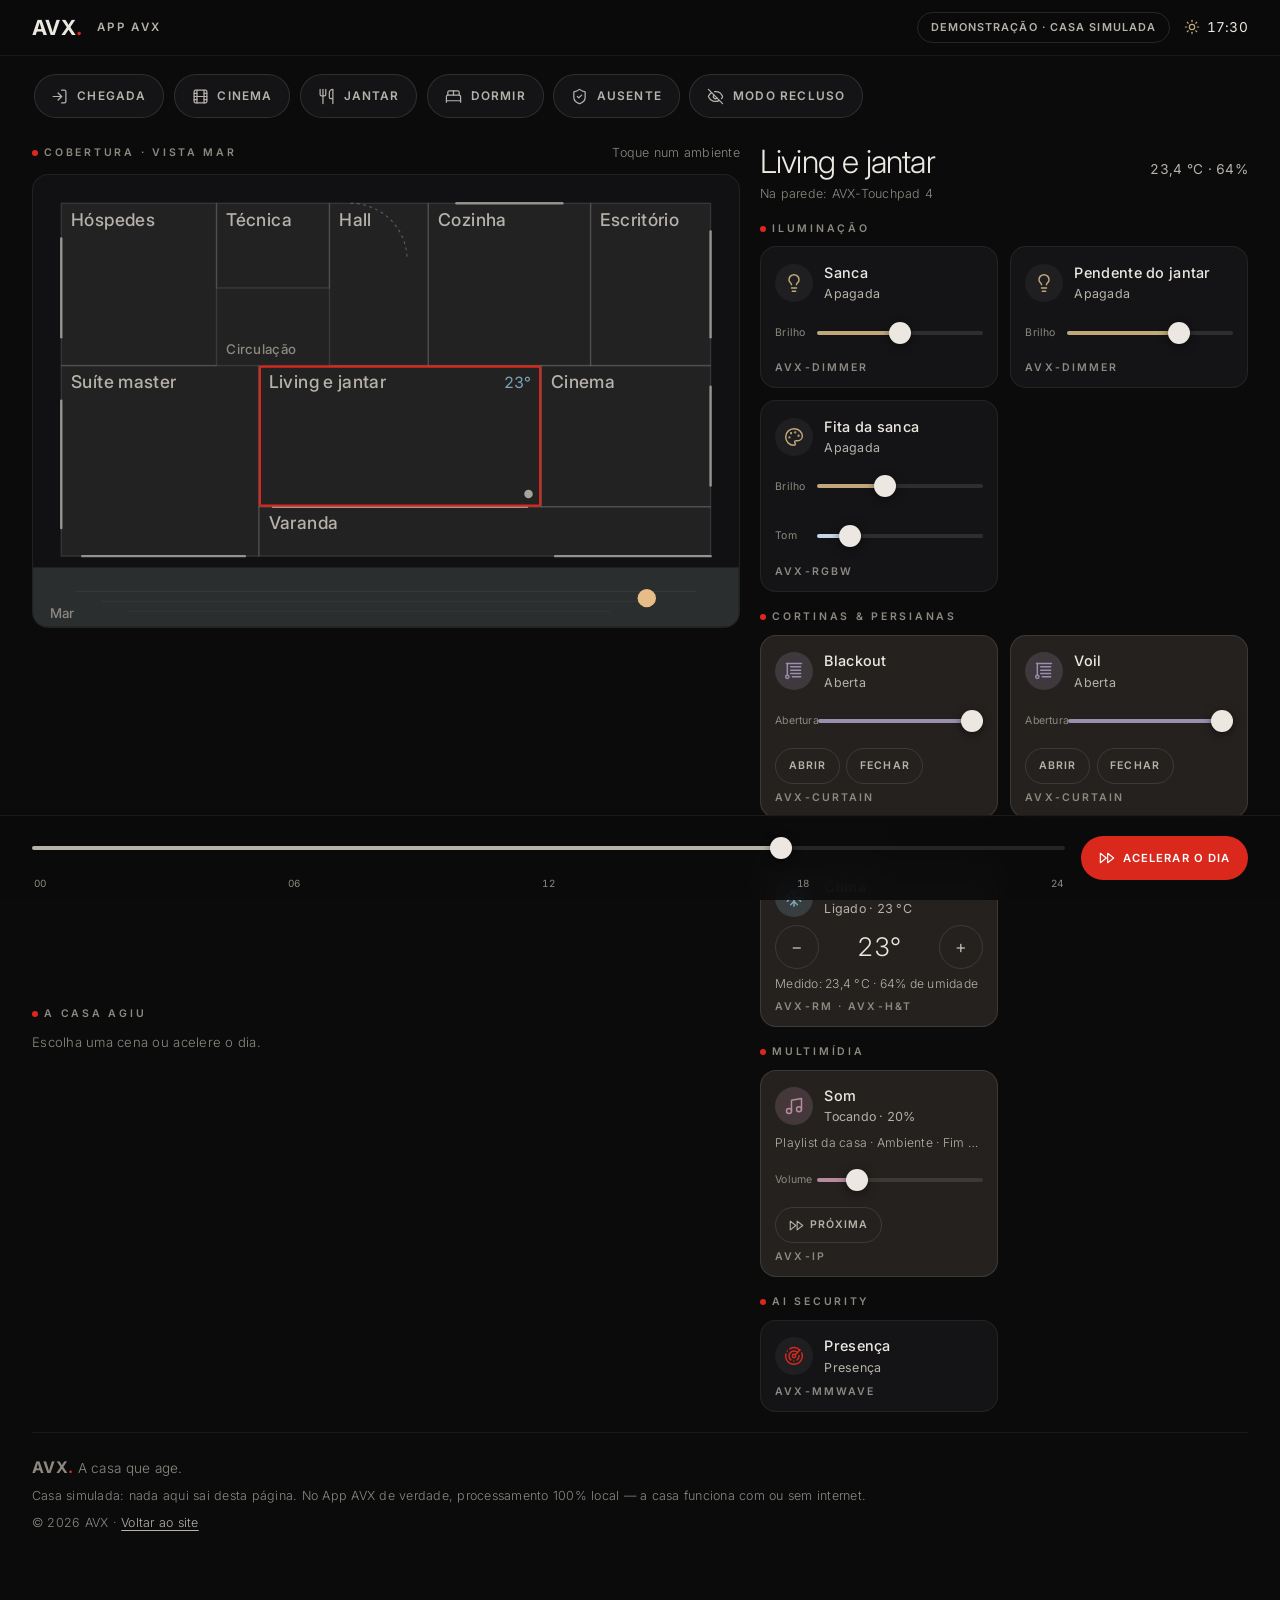
==== app.html @ 1032eedf "Demonstração do App AVX (app.html) e seção no index - app.html: cobertura simulada de frente para o " ====
<!doctype html>
<html lang="pt-BR">
<head>
<meta charset="utf-8">
<meta name="viewport" content="width=device-width, initial-scale=1, viewport-fit=cover">
<title>AVX | App AVX · Demonstração</title>
<meta name="description" content="Demonstração do App AVX: uma cobertura de frente para o mar, simulada na tela. Toque num ambiente, escolha uma cena e veja a casa agir.">
<meta name="robots" content="index, follow">
<meta name="theme-color" content="#0b0b0c">
<meta name="author" content="AVX">
<link rel="canonical" href="https://avxautomacao.com.br/app.html">
<link rel="icon" type="image/png" sizes="32x32" href="/assets/favicon-avx.png">
<link rel="apple-touch-icon" href="/assets/favicon-avx.png">
<meta property="og:type" content="website">
<meta property="og:locale" content="pt_BR">
<meta property="og:site_name" content="AVX">
<meta property="og:url" content="https://avxautomacao.com.br/app.html">
<meta property="og:title" content="App AVX · Demonstração">
<meta property="og:description" content="Uma cobertura de frente para o mar, simulada na tela. Toque num ambiente, escolha uma cena e veja a casa agir.">
<meta property="og:image" content="https://avxautomacao.com.br/assets/og-avx.png">
<meta property="og:image:alt" content="AVX — Automação Residencial Bespoke">
<link rel="preconnect" href="https://fonts.googleapis.com">
<link rel="preconnect" href="https://fonts.gstatic.com" crossorigin>
<link href="https://fonts.googleapis.com/css2?family=Inter:wght@300;400;500;600;700&display=swap" rel="stylesheet">
<!--
  App AVX · demonstração (casa simulada).
  Tudo roda nesta página: nenhum pedido a servidor, nada guardado no navegador, sem Google Analytics
  (o scripts/verificar_site.mjs confere). A única coisa de fora é a fonte Inter (padrão de marca 15.5).

  Organização, para reaproveitar no painel do cliente:
    1. TOKENS (:root): cores, luz, tamanhos, tipografia e movimento, num lugar só.
    2. BASE e LAYOUT da página (barra, planta, cenas, painel, registro, linha do tempo).
    3. CARTÕES: o cartão base (.tile) e uma seção por tipo (luz, fita, cortina, clima, som, sensor, tomada, central).
    4. JS: os dados da casa (AMBIENTES), as CENAS, os EVENTOS do dia e o motor que aplica tudo.
-->
<style>
/* =====================================================================
   1. TOKENS
   ===================================================================== */
:root{
  /* 1.1 Marca: paleta oficial (padrão de marca 15.4). Não mude aqui sem mudar o padrão. */
  --ink:#0B0B0C;            /* fundo escuro */
  --ink-soft:#141416;       /* superfícies elevadas */
  --panel:#111113;          /* painéis */
  --paper:#F0EDE7;          /* fundo claro */
  --bone:#ECE8E1;           /* texto sobre escuro */
  --bone-dim:#B6B2AA;       /* texto secundário */
  --ash:#8D8980;            /* rótulos e microtexto */
  --avx:#DA291C;            /* Vermelho AVX: acento único (ambiente escolhido, alertas, botão principal) */
  --avx-hover:#C1241A;
  --line:rgba(236,232,225,.12);       /* hairline */
  --line-soft:rgba(236,232,225,.07);  /* hairline suave */
  --font:'Inter','Helvetica Neue',Arial,sans-serif;

  /* 1.2 Cores de categoria (funcionais, como no catálogo; só nos ícones dos cartões) */
  --cat-central:#76AFA5;
  --cat-iluminacao:#C0A87A;
  --cat-eletrica:#8FA987;
  --cat-clima:#7FA6B8;
  --cat-cortinas:#9A8FAE;
  --cat-multimidia:#B88A9E;
  --cat-seguranca:#DA291C;
  --estado-ok:#9FE0B4;      /* verde funcional (padrão 15.4) */

  /* 1.3 Luz na planta (r, g, b; o JS mistura com a intensidade) */
  --luz-quente:242,196,141;
  --luz-fria:196,214,232;
  --mar:127,166,184;        /* a mesma família do azul de Climatização */
  --piso-noite:rgba(236,232,225,.025);
  --piso-dia:rgba(236,232,225,.075);

  /* 1.4 Superfícies do app */
  --app-bg:var(--ink);
  --barra-bg:rgba(11,11,12,.88);
  --card-bg:var(--ink-soft);
  --card-borda:var(--line-soft);
  --card-borda-ativo:var(--line);
  --card-brilho-ativo:rgba(242,196,141,.07);   /* o cartão ligado ganha um brilho quente leve */

  /* 1.5 Tamanhos */
  --max:1320px;
  --shell:clamp(1rem,4vw,2rem);
  --barra-h:56px;
  --dock-h:84px;
  --raio-card:16px;
  --raio-chip:100px;
  --gap:12px;
  --card-min:156px;          /* largura mínima de um cartão na grade */
  --toque:44px;              /* alvo mínimo de toque */
  --icone:20px;

  /* 1.6 Tipografia: escala fechada de letter-spacing (padrão 15.5) */
  --ls-display:-.025em;
  --ls-texto:.02em;
  --ls-botao:.1em;
  --ls-rotulo:.2em;
  --ls-eyebrow:.26em;

  /* 1.7 Movimento */
  --ease:cubic-bezier(.4,0,0,1);
  --t-rapido:.25s;
  --t-luz:.7s;
  --passo-cena:160;          /* ms entre um passo e outro de uma cena (lido pelo JS) */
}

/* =====================================================================
   2. BASE E LAYOUT
   ===================================================================== */
*{margin:0;padding:0;box-sizing:border-box}
html{-webkit-text-size-adjust:100%}
body{font-family:var(--font);background:var(--app-bg);color:var(--bone);line-height:1.5;font-weight:400;
  -webkit-font-smoothing:antialiased;padding-bottom:calc(var(--dock-h) + env(safe-area-inset-bottom))}
a{color:inherit;text-decoration:none}
button{font:inherit;color:inherit;background:none;border:0;cursor:pointer;-webkit-tap-highlight-color:transparent}
:focus-visible{outline:2px solid var(--avx);outline-offset:2px}
.sr-only{position:absolute;width:1px;height:1px;padding:0;margin:-1px;overflow:hidden;clip:rect(0,0,0,0);white-space:nowrap;border:0}
.ic{width:var(--icone);height:var(--icone);fill:none;stroke:currentColor;stroke-width:1.75;stroke-linecap:round;stroke-linejoin:round;flex-shrink:0}
.eyebrow{font-size:10.5px;font-weight:600;letter-spacing:var(--ls-eyebrow);text-transform:uppercase;color:var(--ash);display:flex;align-items:center;gap:.6em}
.eyebrow::before{content:"";width:6px;height:6px;border-radius:50%;background:var(--avx);flex-shrink:0}
.regua{width:58px;height:2px;background:var(--avx);border:0}

/* 2.1 Barra do topo, com o selo sempre visível */
.barra{position:sticky;top:0;z-index:20;height:var(--barra-h);display:flex;align-items:center;gap:.9rem;
  padding:0 var(--shell);padding-top:env(safe-area-inset-top);background:var(--barra-bg);
  -webkit-backdrop-filter:blur(14px);backdrop-filter:blur(14px);border-bottom:1px solid var(--line-soft)}
.marca{font-weight:700;font-size:1.3rem;letter-spacing:var(--ls-texto)}
.marca .ponto{color:var(--avx)}
.barra-titulo{font-size:.72rem;font-weight:600;letter-spacing:var(--ls-rotulo);text-transform:uppercase;color:var(--bone-dim)}
.selo{margin-left:auto;font-size:.68rem;font-weight:600;letter-spacing:var(--ls-botao);text-transform:uppercase;color:var(--bone-dim);
  border:1px solid var(--line);border-radius:var(--raio-chip);padding:.38rem .8rem;white-space:nowrap}
.relogio{display:flex;align-items:center;gap:.4rem;font-size:.85rem;font-weight:400;letter-spacing:var(--ls-texto);color:var(--bone);font-variant-numeric:tabular-nums}
.relogio .ic{--icone:16px;color:var(--cat-iluminacao)}
@media(max-width:520px){.barra-titulo{display:none}.selo{font-size:.6rem;padding:.34rem .6rem}}

/* 2.2 Grade da página: uma coluna no celular; planta + painel lado a lado no iPad deitado e no computador */
.app{max-width:var(--max);margin:0 auto;padding:1rem var(--shell) 2rem;display:grid;gap:1.25rem;
  grid-template-columns:minmax(0,1fr);grid-template-areas:"planta" "cenas" "ambiente" "registro" "rodape"}
.area-planta{grid-area:planta}.area-cenas{grid-area:cenas}.area-ambiente{grid-area:ambiente}
.area-registro{grid-area:registro}.rodape-app{grid-area:rodape}
@media(min-width:900px){
  .app{grid-template-columns:minmax(0,1.45fr) minmax(330px,1fr);
    grid-template-areas:"cenas cenas" "planta ambiente" "registro ambiente" "rodape rodape";align-items:start}
  .area-planta{position:sticky;top:calc(var(--barra-h) + 1rem)}
}

/* 2.3 Planta */
.planta-topo{display:flex;justify-content:space-between;align-items:center;gap:1rem;margin-bottom:.7rem}
.dica{font-size:.78rem;font-weight:300;color:var(--ash);letter-spacing:var(--ls-texto)}
.planta-moldura{background:var(--panel);border:1px solid var(--line-soft);border-radius:var(--raio-card);overflow:hidden;position:relative}
#planta{display:block;width:100%;height:auto;touch-action:manipulation}
#planta .piso{fill:var(--piso-noite);transition:fill 1.2s var(--ease)}
#planta.dia .piso{fill:var(--piso-dia)}
#planta .parede{fill:none;stroke:var(--line);stroke-width:2}
#planta .vidro{stroke:rgba(236,232,225,.55);stroke-width:3.5;stroke-linecap:round}
#planta .porta{fill:none;stroke:rgba(236,232,225,.3);stroke-width:1.5;stroke-dasharray:4 5}
#planta .brilho{opacity:0;transition:opacity var(--t-luz) var(--ease)}
#planta .cortina{transform-box:fill-box;transition:transform var(--t-luz) var(--ease)}
#planta .cortina.blackout{fill:rgba(182,178,170,.9)}
#planta .cortina.voil{fill:rgba(236,232,225,.45)}
#planta .cortina.persiana{fill:rgba(182,178,170,.7)}
#planta .rotulo{font-family:var(--font);font-size:25px;font-weight:500;letter-spacing:var(--ls-texto);fill:var(--bone-dim);pointer-events:none}
#planta .rotulo.circ{font-size:19px;fill:var(--ash)}
#planta .clima-txt{font-family:var(--font);font-size:22px;font-weight:400;fill:var(--cat-clima);pointer-events:none;font-variant-numeric:tabular-nums}
#planta .ponto-sensor{fill:var(--bone-dim);opacity:0;transition:opacity var(--t-rapido)}
#planta .ponto-sensor.on{opacity:.9}
#planta .ponto-sensor.vigia{opacity:.9;fill:var(--estado-ok)}
#planta .ponto-sensor.alerta{opacity:1;fill:var(--avx)}
#planta .anel-alerta{fill:none;stroke:var(--avx);stroke-width:2;opacity:0}
#planta .anel-alerta.on{opacity:1;animation:pulso 1.2s var(--ease) infinite}
@keyframes pulso{from{transform:scale(.6);opacity:1}to{transform:scale(1.8);opacity:0}}
#planta .alvo{fill:transparent;cursor:pointer}
#planta .alvo:focus-visible{outline:none}
#planta .alvo:focus-visible + .selecao,#planta .ambiente:focus-within .selecao{stroke:var(--bone-dim)}
#planta .selecao{fill:none;stroke:transparent;stroke-width:3;pointer-events:none;transition:stroke var(--t-rapido)}
#planta .ambiente.escolhido .selecao{stroke:var(--avx)}
#planta .mar{transition:fill 1.2s var(--ease)}
#planta .astro{transition:transform .3s linear}
.estado-casa{position:absolute;right:10px;bottom:10px;font-size:.68rem;font-weight:600;letter-spacing:var(--ls-rotulo);text-transform:uppercase;
  color:var(--estado-ok);border:1px solid rgba(159,224,180,.35);border-radius:var(--raio-chip);padding:.3rem .7rem;background:rgba(11,11,12,.7)}
.estado-casa[hidden]{display:none}
.estado-casa.alerta{color:#fff;background:var(--avx);border-color:var(--avx)}

/* 2.4 Cenas */
.cenas{display:flex;gap:.6rem;overflow-x:auto;scrollbar-width:none;padding:.15rem .1rem .35rem;scroll-snap-type:x proximity}
.cenas::-webkit-scrollbar{display:none}
.cena{display:flex;align-items:center;gap:.55rem;min-height:var(--toque);padding:.6rem 1.05rem;border-radius:var(--raio-chip);
  border:1px solid var(--line);background:var(--card-bg);white-space:nowrap;scroll-snap-align:start;
  font-size:.74rem;font-weight:600;letter-spacing:var(--ls-botao);text-transform:uppercase;color:var(--bone-dim);
  transition:border-color var(--t-rapido),color var(--t-rapido),background var(--t-rapido)}
.cena .ic{--icone:17px}
.cena[aria-pressed="true"]{border-color:var(--avx);color:var(--bone);background:rgba(218,41,28,.1)}
@media(hover:hover){.cena:hover{color:var(--bone);border-color:var(--bone-dim)}}

/* 2.5 Painel do ambiente */
.ambiente-topo{display:flex;align-items:flex-end;justify-content:space-between;gap:1rem;margin-bottom:.35rem}
.ambiente-nome{font-size:clamp(1.5rem,3.4vw,2rem);font-weight:300;letter-spacing:var(--ls-display);line-height:1.1}
.ambiente-medida{font-size:.85rem;color:var(--bone-dim);letter-spacing:var(--ls-texto);white-space:nowrap;font-variant-numeric:tabular-nums}
.ambiente-parede{font-size:.78rem;font-weight:300;color:var(--ash);letter-spacing:var(--ls-texto);margin-bottom:1rem}
.grupo{margin-top:1.1rem}
.grupo .eyebrow{margin-bottom:.6rem}
.grade{display:grid;gap:var(--gap);grid-template-columns:repeat(auto-fill,minmax(var(--card-min),1fr))}

/* 2.6 Registro ("A casa agiu") */
.registro{list-style:none;margin-top:.7rem;display:grid;gap:.45rem;font-size:.82rem;font-weight:300;color:var(--bone-dim);letter-spacing:var(--ls-texto)}
.registro li{display:flex;gap:.7rem;align-items:baseline;animation:entra .4s var(--ease)}
.registro .hora{font-variant-numeric:tabular-nums;color:var(--ash);font-size:.75rem;min-width:3.2em}
.registro li.alerta{color:var(--bone)}
.registro li.alerta .hora{color:var(--avx)}
.registro li.vazio{color:var(--ash)}
@keyframes entra{from{opacity:0;transform:translateY(-4px)}to{opacity:1;transform:none}}

/* 2.7 Rodapé */
.rodape-app{border-top:1px solid var(--line-soft);padding-top:1.4rem;display:grid;gap:.5rem;font-size:.78rem;font-weight:300;color:var(--ash);letter-spacing:var(--ls-texto)}
.rodape-app .marca{font-size:1rem}
.rodape-app a{color:var(--bone-dim);text-decoration:underline;text-underline-offset:3px}

/* 2.8 Linha do tempo do dia (fixa embaixo) */
.dock{position:fixed;left:0;right:0;bottom:0;z-index:20;background:var(--barra-bg);-webkit-backdrop-filter:blur(14px);backdrop-filter:blur(14px);
  border-top:1px solid var(--line-soft);padding:.6rem var(--shell) calc(.6rem + env(safe-area-inset-bottom))}
.dock-in{max-width:var(--max);margin:0 auto;display:flex;align-items:center;gap:1rem}
.dia-trilho{flex:1;min-width:0}
.dia-marcas{display:flex;justify-content:space-between;font-size:.62rem;color:var(--ash);letter-spacing:var(--ls-texto);font-variant-numeric:tabular-nums;padding:0 2px}
.acelerar{display:flex;align-items:center;gap:.5rem;min-height:var(--toque);padding:.6rem 1.1rem;border-radius:var(--raio-chip);background:var(--avx);color:#fff;
  font-size:.7rem;font-weight:600;letter-spacing:var(--ls-botao);text-transform:uppercase;white-space:nowrap;transition:background var(--t-rapido)}
.acelerar .ic{--icone:16px}
.acelerar[aria-pressed="true"]{background:transparent;color:var(--bone);box-shadow:inset 0 0 0 1px var(--avx)}
@media(hover:hover){.acelerar:hover{background:var(--avx-hover)}.acelerar[aria-pressed="true"]:hover{background:rgba(218,41,28,.12)}}
@media(max-width:520px){.acelerar .rotulo-longo{display:none}}

/* Controle deslizante (o do próprio navegador, com o visual da marca) */
input[type=range]{-webkit-appearance:none;appearance:none;width:100%;height:var(--toque);background:transparent;cursor:pointer;touch-action:pan-y}
input[type=range]::-webkit-slider-runnable-track{height:4px;border-radius:4px;background:linear-gradient(to right,var(--trilho-cor,var(--bone-dim)) var(--p,0%),var(--line) var(--p,0%))}
input[type=range]::-moz-range-track{height:4px;border-radius:4px;background:var(--line)}
input[type=range]::-moz-range-progress{height:4px;border-radius:4px;background:var(--trilho-cor,var(--bone-dim))}
input[type=range]::-webkit-slider-thumb{-webkit-appearance:none;width:22px;height:22px;margin-top:-9px;border-radius:50%;background:var(--bone);border:0;box-shadow:0 2px 10px rgba(0,0,0,.5)}
input[type=range]::-moz-range-thumb{width:22px;height:22px;border-radius:50%;background:var(--bone);border:0}
input[type=range]:disabled{opacity:.35}

/* =====================================================================
   3. CARTÕES ("tile")
   ===================================================================== */

/* 3.1 Cartão base: ícone da categoria, nome, modelo AVX e estado. O topo é um botão (liga e desliga). */
.tile{--cor:var(--bone-dim);background:var(--card-bg);border:1px solid var(--card-borda);border-radius:var(--raio-card);padding:.85rem .9rem .7rem;
  display:flex;flex-direction:column;gap:.35rem;min-width:0;transition:border-color var(--t-rapido),background var(--t-rapido)}
.tile[data-ativo="true"]{border-color:var(--card-borda-ativo);background:linear-gradient(var(--card-brilho-ativo),var(--card-brilho-ativo)),var(--card-bg)}
.tile-topo{display:grid;grid-template-columns:auto minmax(0,1fr);grid-template-rows:auto auto;column-gap:.7rem;align-items:center;text-align:left;width:100%;min-height:var(--toque)}
.tile-icone{grid-row:1/3;width:38px;height:38px;border-radius:50%;display:grid;place-items:center;color:var(--cor);background:rgba(236,232,225,.05);
  transition:background var(--t-rapido),color var(--t-rapido)}
.tile[data-ativo="true"] .tile-icone{background:color-mix(in srgb,var(--cor) 22%,transparent)}
.tile-nome{font-size:.9rem;font-weight:500;letter-spacing:var(--ls-texto);white-space:nowrap;overflow:hidden;text-overflow:ellipsis}
.tile-estado{font-size:.78rem;font-weight:400;color:var(--bone-dim);letter-spacing:var(--ls-texto);font-variant-numeric:tabular-nums;white-space:nowrap;overflow:hidden;text-overflow:ellipsis}
.tile-modelo{font-size:.66rem;font-weight:600;letter-spacing:var(--ls-rotulo);text-transform:uppercase;color:var(--ash)}
.tile-linha{display:flex;align-items:center;gap:.5rem}
.tile-linha .rot{font-size:.66rem;color:var(--ash);letter-spacing:var(--ls-texto);min-width:3.2em}
.tile-botoes{display:flex;gap:.4rem;flex-wrap:wrap}
.mini{min-height:36px;padding:.35rem .8rem;border-radius:var(--raio-chip);border:1px solid var(--line);font-size:.66rem;font-weight:600;
  letter-spacing:var(--ls-botao);text-transform:uppercase;color:var(--bone-dim);display:inline-flex;align-items:center;gap:.35rem}
.mini .ic{--icone:15px}
.mini[aria-pressed="true"]{color:var(--bone);border-color:var(--bone-dim)}
@media(hover:hover){.mini:hover{color:var(--bone);border-color:var(--bone-dim)}}

/* 3.2 Luz (AVX-Dimmer, AVX-Plus, AVX-Touchpad) */
.tile-luz{--cor:var(--cat-iluminacao);--trilho-cor:var(--cat-iluminacao)}

/* 3.3 Fita de LED (AVX-RGBW): brilho e tom, do quente ao frio */
.tile-fita{--cor:var(--cat-iluminacao);--trilho-cor:var(--cat-iluminacao)}
.tile-fita .tom{--trilho-cor:rgb(var(--luz-fria))}

/* 3.4 Cortina e persiana (AVX-Curtain, AVX-2PM): abertura em % */
.tile-cortina{--cor:var(--cat-cortinas);--trilho-cor:var(--cat-cortinas)}

/* 3.5 Clima (AVX-RM com o AVX-H&T): ajuste em °C, temperatura e umidade medidas */
.tile-clima{--cor:var(--cat-clima)}
.clima-alvo{display:flex;align-items:center;justify-content:space-between;gap:.5rem}
.clima-alvo .valor{font-size:1.6rem;font-weight:300;letter-spacing:var(--ls-display);font-variant-numeric:tabular-nums}
.redondo{width:var(--toque);height:var(--toque);border-radius:50%;border:1px solid var(--line);display:grid;place-items:center;color:var(--bone-dim);font-size:1.1rem}
.redondo:disabled{opacity:.35}

/* 3.6 Som (AVX-IP): tocar, volume e a faixa da "Playlist da casa" */
.tile-som{--cor:var(--cat-multimidia);--trilho-cor:var(--cat-multimidia)}
.faixa{font-size:.76rem;font-weight:300;color:var(--bone-dim);letter-spacing:var(--ls-texto);white-space:nowrap;overflow:hidden;text-overflow:ellipsis}

/* 3.7 Sensor (AVX-MMWave, AVX-Door Window, AVX-GasGLP, AVX-Flood, AVX-Smoke): só leitura, com teste */
.tile-sensor{--cor:var(--cat-seguranca)}
.tile-sensor .tile-topo{cursor:default}
.tile-sensor[data-alerta="true"]{border-color:var(--avx);background:linear-gradient(rgba(218,41,28,.12),rgba(218,41,28,.12)),var(--card-bg)}
.tile-sensor[data-alerta="true"] .tile-estado{color:var(--bone)}

/* 3.8 Tomada (AVX-Socket): liga, desliga e mostra o consumo */
.tile-tomada{--cor:var(--cat-eletrica)}

/* 3.9 Central de Controle (AVX-Pro-Server) */
.tile-central{--cor:var(--cat-central);grid-column:1/-1}
.central-linhas{display:grid;gap:.25rem;font-size:.78rem;font-weight:300;color:var(--bone-dim);letter-spacing:var(--ls-texto)}
.central-linhas b{font-weight:500;color:var(--bone)}

@media(prefers-reduced-motion:reduce){
  *,*::before,*::after{animation:none!important;transition-duration:.01ms!important}
}
</style>
</head>
<body>
<!-- Ícones: Lucide 0.468.0 (a mesma biblioteca do catálogo), copiados para dentro da página.
     Lucide: ISC License. Copyright (c) for portions of Lucide are held by Cole Bemis 2013-2022 as part of Feather (MIT).
     All other copyright (c) for Lucide are held by Lucide Contributors 2022. Texto completo: https://lucide.dev/license -->
<svg width="0" height="0" style="position:absolute" aria-hidden="true" focusable="false">
  <symbol id="i-bed-double" viewBox="0 0 24 24"><path d="M2 20v-8a2 2 0 0 1 2-2h16a2 2 0 0 1 2 2v8" /><path d="M4 10V6a2 2 0 0 1 2-2h12a2 2 0 0 1 2 2v4" /><path d="M12 4v6" /><path d="M2 18h20" /></symbol>
  <symbol id="i-blinds" viewBox="0 0 24 24"><path d="M3 3h18" /><path d="M20 7H8" /><path d="M20 11H8" /><path d="M10 19h10" /><path d="M8 15h12" /><path d="M4 3v14" /><circle cx="4" cy="19" r="2" /></symbol>
  <symbol id="i-cloud-fog" viewBox="0 0 24 24"><path d="M4 14.899A7 7 0 1 1 15.71 8h1.79a4.5 4.5 0 0 1 2.5 8.242" /><path d="M16 17H7" /><path d="M17 21H9" /></symbol>
  <symbol id="i-door-open" viewBox="0 0 24 24"><path d="M13 4h3a2 2 0 0 1 2 2v14" /><path d="M2 20h3" /><path d="M13 20h9" /><path d="M10 12v.01" /><path d="M13 4.562v16.157a1 1 0 0 1-1.242.97L5 20V5.562a2 2 0 0 1 1.515-1.94l4-1A2 2 0 0 1 13 4.561Z" /></symbol>
  <symbol id="i-eye-off" viewBox="0 0 24 24"><path d="M10.733 5.076a10.744 10.744 0 0 1 11.205 6.575 1 1 0 0 1 0 .696 10.747 10.747 0 0 1-1.444 2.49" /><path d="M14.084 14.158a3 3 0 0 1-4.242-4.242" /><path d="M17.479 17.499a10.75 10.75 0 0 1-15.417-5.151 1 1 0 0 1 0-.696 10.75 10.75 0 0 1 4.446-5.143" /><path d="m2 2 20 20" /></symbol>
  <symbol id="i-fast-forward" viewBox="0 0 24 24"><polygon points="13 19 22 12 13 5 13 19" /><polygon points="2 19 11 12 2 5 2 19" /></symbol>
  <symbol id="i-film" viewBox="0 0 24 24"><rect width="18" height="18" x="3" y="3" rx="2" /><path d="M7 3v18" /><path d="M3 7.5h4" /><path d="M3 12h18" /><path d="M3 16.5h4" /><path d="M17 3v18" /><path d="M17 7.5h4" /><path d="M17 16.5h4" /></symbol>
  <symbol id="i-flame" viewBox="0 0 24 24"><path d="M8.5 14.5A2.5 2.5 0 0 0 11 12c0-1.38-.5-2-1-3-1.072-2.143-.224-4.054 2-6 .5 2.5 2 4.9 4 6.5 2 1.6 3 3.5 3 5.5a7 7 0 1 1-14 0c0-1.153.433-2.294 1-3a2.5 2.5 0 0 0 2.5 2.5z" /></symbol>
  <symbol id="i-lightbulb" viewBox="0 0 24 24"><path d="M15 14c.2-1 .7-1.7 1.5-2.5 1-.9 1.5-2.2 1.5-3.5A6 6 0 0 0 6 8c0 1 .2 2.2 1.5 3.5.7.7 1.3 1.5 1.5 2.5" /><path d="M9 18h6" /><path d="M10 22h4" /></symbol>
  <symbol id="i-log-in" viewBox="0 0 24 24"><path d="M15 3h4a2 2 0 0 1 2 2v14a2 2 0 0 1-2 2h-4" /><polyline points="10 17 15 12 10 7" /><line x1="15" x2="3" y1="12" y2="12" /></symbol>
  <symbol id="i-moon" viewBox="0 0 24 24"><path d="M12 3a6 6 0 0 0 9 9 9 9 0 1 1-9-9Z" /></symbol>
  <symbol id="i-music" viewBox="0 0 24 24"><path d="M9 18V5l12-2v13" /><circle cx="6" cy="18" r="3" /><circle cx="18" cy="16" r="3" /></symbol>
  <symbol id="i-palette" viewBox="0 0 24 24"><circle cx="13.5" cy="6.5" r=".5" fill="currentColor" /><circle cx="17.5" cy="10.5" r=".5" fill="currentColor" /><circle cx="8.5" cy="7.5" r=".5" fill="currentColor" /><circle cx="6.5" cy="12.5" r=".5" fill="currentColor" /><path d="M12 2C6.5 2 2 6.5 2 12s4.5 10 10 10c.926 0 1.648-.746 1.648-1.688 0-.437-.18-.835-.437-1.125-.29-.289-.438-.652-.438-1.125a1.64 1.64 0 0 1 1.668-1.668h1.996c3.051 0 5.555-2.503 5.555-5.554C21.965 6.012 17.461 2 12 2z" /></symbol>
  <symbol id="i-pause" viewBox="0 0 24 24"><rect x="14" y="4" width="4" height="16" rx="1" /><rect x="6" y="4" width="4" height="16" rx="1" /></symbol>
  <symbol id="i-plug-zap" viewBox="0 0 24 24"><path d="M6.3 20.3a2.4 2.4 0 0 0 3.4 0L12 18l-6-6-2.3 2.3a2.4 2.4 0 0 0 0 3.4Z" /><path d="m2 22 3-3" /><path d="M7.5 13.5 10 11" /><path d="M10.5 16.5 13 14" /><path d="m18 3-4 4h6l-4 4" /></symbol>
  <symbol id="i-radar" viewBox="0 0 24 24"><path d="M19.07 4.93A10 10 0 0 0 6.99 3.34" /><path d="M4 6h.01" /><path d="M2.29 9.62A10 10 0 1 0 21.31 8.35" /><path d="M16.24 7.76A6 6 0 1 0 8.23 16.67" /><path d="M12 18h.01" /><path d="M17.99 11.66A6 6 0 0 1 15.77 16.67" /><circle cx="12" cy="12" r="2" /><path d="m13.41 10.59 5.66-5.66" /></symbol>
  <symbol id="i-server" viewBox="0 0 24 24"><rect width="20" height="8" x="2" y="2" rx="2" ry="2" /><rect width="20" height="8" x="2" y="14" rx="2" ry="2" /><line x1="6" x2="6.01" y1="6" y2="6" /><line x1="6" x2="6.01" y1="18" y2="18" /></symbol>
  <symbol id="i-shield-check" viewBox="0 0 24 24"><path d="M20 13c0 5-3.5 7.5-7.66 8.95a1 1 0 0 1-.67-.01C7.5 20.5 4 18 4 13V6a1 1 0 0 1 1-1c2 0 4.5-1.2 6.24-2.72a1.17 1.17 0 0 1 1.52 0C14.51 3.81 17 5 19 5a1 1 0 0 1 1 1z" /><path d="m9 12 2 2 4-4" /></symbol>
  <symbol id="i-siren" viewBox="0 0 24 24"><path d="M7 18v-6a5 5 0 1 1 10 0v6" /><path d="M5 21a1 1 0 0 0 1 1h12a1 1 0 0 0 1-1v-1a2 2 0 0 0-2-2H7a2 2 0 0 0-2 2z" /><path d="M21 12h1" /><path d="M18.5 4.5 18 5" /><path d="M2 12h1" /><path d="M12 2v1" /><path d="m4.929 4.929.707.707" /><path d="M12 12v6" /></symbol>
  <symbol id="i-snowflake" viewBox="0 0 24 24"><line x1="2" x2="22" y1="12" y2="12" /><line x1="12" x2="12" y1="2" y2="22" /><path d="m20 16-4-4 4-4" /><path d="m4 8 4 4-4 4" /><path d="m16 4-4 4-4-4" /><path d="m8 20 4-4 4 4" /></symbol>
  <symbol id="i-sun" viewBox="0 0 24 24"><circle cx="12" cy="12" r="4" /><path d="M12 2v2" /><path d="M12 20v2" /><path d="m4.93 4.93 1.41 1.41" /><path d="m17.66 17.66 1.41 1.41" /><path d="M2 12h2" /><path d="M20 12h2" /><path d="m6.34 17.66-1.41 1.41" /><path d="m19.07 4.93-1.41 1.41" /></symbol>
  <symbol id="i-utensils" viewBox="0 0 24 24"><path d="M3 2v7c0 1.1.9 2 2 2h4a2 2 0 0 0 2-2V2" /><path d="M7 2v20" /><path d="M21 15V2a5 5 0 0 0-5 5v6c0 1.1.9 2 2 2h3Zm0 0v7" /></symbol>
  <symbol id="i-waves" viewBox="0 0 24 24"><path d="M2 6c.6.5 1.2 1 2.5 1C7 7 7 5 9.5 5c2.6 0 2.4 2 5 2 2.5 0 2.5-2 5-2 1.3 0 1.9.5 2.5 1" /><path d="M2 12c.6.5 1.2 1 2.5 1 2.5 0 2.5-2 5-2 2.6 0 2.4 2 5 2 2.5 0 2.5-2 5-2 1.3 0 1.9.5 2.5 1" /><path d="M2 18c.6.5 1.2 1 2.5 1 2.5 0 2.5-2 5-2 2.6 0 2.4 2 5 2 2.5 0 2.5-2 5-2 1.3 0 1.9.5 2.5 1" /></symbol>
  <symbol id="i-zap" viewBox="0 0 24 24"><path d="M4 14a1 1 0 0 1-.78-1.63l9.9-10.2a.5.5 0 0 1 .86.46l-1.92 6.02A1 1 0 0 0 13 10h7a1 1 0 0 1 .78 1.63l-9.9 10.2a.5.5 0 0 1-.86-.46l1.92-6.02A1 1 0 0 0 11 14z" /></symbol>
</svg>

<header class="barra">
  <a class="marca" href="index.html" aria-label="AVX, voltar ao site">AVX<span class="ponto">.</span></a>
  <span class="barra-titulo">App AVX</span>
  <span class="selo" role="note">Demonstração · casa simulada</span>
  <span class="relogio" aria-hidden="true"><svg class="ic" id="relogio-ic"><use href="#i-sun"/></svg><span id="relogio">17:30</span></span>
</header>

<main class="app" id="conteudo">
  <h1 class="sr-only">App AVX: demonstração com uma casa simulada</h1>

  <section class="area-planta" aria-labelledby="planta-titulo">
    <div class="planta-topo">
      <h2 class="eyebrow" id="planta-titulo">Cobertura · vista mar</h2>
      <p class="dica">Toque num ambiente</p>
    </div>
    <div class="planta-moldura">
      <svg id="planta" viewBox="0 0 1000 640" role="group" aria-label="Planta da cobertura. Cada ambiente é um botão.">
        <defs>
          <radialGradient id="g-quente"><stop offset="0" stop-color="rgb(242,196,141)" stop-opacity=".85"/><stop offset=".5" stop-color="rgb(242,196,141)" stop-opacity=".3"/><stop offset="1" stop-color="rgb(242,196,141)" stop-opacity="0"/></radialGradient>
          <radialGradient id="g-fria"><stop offset="0" stop-color="rgb(196,214,232)" stop-opacity=".75"/><stop offset=".5" stop-color="rgb(196,214,232)" stop-opacity=".26"/><stop offset="1" stop-color="rgb(196,214,232)" stop-opacity="0"/></radialGradient>
          <linearGradient id="g-mar" x1="0" y1="0" x2="0" y2="1"><stop offset="0" stop-color="#fff" stop-opacity=".9"/><stop offset="1" stop-color="#fff" stop-opacity="0"/></linearGradient>
        </defs>
      </svg>
      <p class="estado-casa" id="estado-casa" hidden></p>
    </div>
  </section>

  <section class="area-cenas" aria-label="Cenas">
    <div class="cenas" id="cenas"></div>
  </section>

  <section class="area-ambiente" id="painel" aria-labelledby="ambiente-nome"></section>

  <section class="area-registro" aria-labelledby="registro-titulo">
    <h2 class="eyebrow" id="registro-titulo">A casa agiu</h2>
    <ol class="registro" id="registro"><li class="vazio">Escolha uma cena ou acelere o dia.</li></ol>
  </section>

  <footer class="rodape-app">
    <span class="marca">AVX<span class="ponto" style="color:var(--avx)">.</span> <span style="font-weight:300;font-size:.85rem;letter-spacing:var(--ls-texto)">A casa que age.</span></span>
    <span>Casa simulada: nada aqui sai desta página. No App AVX de verdade, processamento 100% local — a casa funciona com ou sem internet.</span>
    <span>© 2026 AVX · <a href="index.html">Voltar ao site</a></span>
  </footer>
</main>

<div class="dock" role="region" aria-label="Linha do tempo do dia">
  <div class="dock-in">
    <div class="dia-trilho">
      <label class="sr-only" for="dia">Hora do dia</label>
      <input type="range" id="dia" min="0" max="1439" step="1" value="1050" aria-valuetext="17:30">
      <div class="dia-marcas" aria-hidden="true"><span>00</span><span>06</span><span>12</span><span>18</span><span>24</span></div>
    </div>
    <button class="acelerar" id="acelerar" aria-pressed="false"><svg class="ic"><use href="#i-fast-forward"/></svg><span id="acelerar-txt">Acelerar <span class="rotulo-longo">o dia</span></span></button>
  </div>
</div>

<div class="sr-only" id="anuncio" aria-live="polite"></div>

<script>
'use strict';
(() => {
/* =====================================================================
   4. JS · 4.1 Utilidades
   ===================================================================== */
const $ = (s, el = document) => el.querySelector(s);
const NS = 'http://www.w3.org/2000/svg';
const PASSO = parseInt(getComputedStyle(document.documentElement).getPropertyValue('--passo-cena'), 10) || 160;
const movimento = matchMedia('(prefers-reduced-motion: reduce)');
let reduzido = movimento.matches;
if (movimento.addEventListener) movimento.addEventListener('change', e => { reduzido = e.matches; });
const svgEl = (tag, attrs = {}, pai) => { const e = document.createElementNS(NS, tag); for (const k in attrs) e.setAttribute(k, attrs[k]); if (pai) pai.appendChild(e); return e; };
const icone = (nome, cls = 'ic') => `<svg class="${cls}" aria-hidden="true"><use href="#i-${nome}"/></svg>`;
const hhmm = m => { m = ((Math.round(m) % 1440) + 1440) % 1440; return String(Math.floor(m / 60)).padStart(2, '0') + ':' + String(m % 60).padStart(2, '0'); };
const num = (v, casas = 1) => v.toFixed(casas).replace('.', ',');
const limitar = (v, a, b) => Math.min(b, Math.max(a, v));

/* =====================================================================
   4.2 A casa: ambientes, posição na planta (viewBox 1000 × 640, mar embaixo) e dispositivos
   ===================================================================== */
// Categorias com os nomes do padrão de marca (15.7).
const CATEGORIAS = [
  ['iluminacao', 'Iluminação'], ['cortinas', 'Cortinas & Persianas'], ['clima', 'Climatização'],
  ['multimidia', 'Multimídia'], ['seguranca', 'AI Security'], ['eletrica', 'Elétrica & Acabamentos'], ['central', 'Central de Controle']];
const CATEGORIA_DO_TIPO = { luz: 'iluminacao', fita: 'iluminacao', cortina: 'cortinas', clima: 'clima', som: 'multimidia', sensor: 'seguranca', tomada: 'eletrica', central: 'central' };

const luz = (id, nome, modelo, o = {}) => ({ id, tipo: 'luz', nome, modelo, on: !!o.on, brilho: o.brilho ?? 70, dim: o.dim !== false, zona: o.zona });
const fita = (id, nome) => ({ id, tipo: 'fita', nome, modelo: 'AVX-RGBW', on: false, brilho: 40, tom: 15 });
const cortina = (id, nome, modelo, estilo, abertura = 100) => ({ id, tipo: 'cortina', nome, modelo, estilo, abertura });
const clima = (id, o = {}) => ({ id, tipo: 'clima', nome: 'Clima', modelo: 'AVX-RM · AVX-H&T', on: !!o.on, alvo: o.alvo ?? 23, temp: o.temp ?? 25.6, umid: 64, desvio: o.desvio ?? 0 });
const som = (id, o = {}) => ({ id, tipo: 'som', nome: 'Som', modelo: 'AVX-IP', tocando: !!o.tocando, volume: o.volume ?? 25, faixa: 0 });
const sensor = (id, sub, nome, modelo) => ({ id, tipo: 'sensor', sub, nome, modelo, aberto: false, alerta: false });
const tomada = (id, nome, modelo, watts) => ({ id, tipo: 'tomada', nome, modelo, on: true, watts });

// Janelas: [x1, y1, x2, y2] na parede e as cortinas que correm nelas (a de fora primeiro).
const AMBIENTES = [
  { id: 'living', nome: 'Living e jantar', curto: 'Living e jantar', x: 320, y: 270, w: 400, h: 200, parede: 'Na parede: AVX-Touchpad 4',
    janelas: [{ seg: [340, 470, 700, 470], cortinas: ['living.blackout', 'living.voil'] }],
    disp: [luz('living.sanca', 'Sanca', 'AVX-Dimmer', { brilho: 50 }), luz('living.pendente', 'Pendente do jantar', 'AVX-Dimmer', { brilho: 70 }), fita('living.fita', 'Fita da sanca'),
      cortina('living.blackout', 'Blackout', 'AVX-Curtain', 'blackout'), cortina('living.voil', 'Voil', 'AVX-Curtain', 'voil'),
      clima('living.clima', { on: true, alvo: 23, temp: 23.4 }), som('living.som', { tocando: true, volume: 20 }), sensor('living.presenca', 'presenca', 'Presença', 'AVX-MMWave')] },
  { id: 'varanda', nome: 'Varanda gourmet', curto: 'Varanda', x: 320, y: 470, w: 640, h: 70, parede: 'Na parede: AVX-Touchpad 2',
    janelas: [{ seg: [740, 540, 960, 540], cortinas: ['varanda.persiana'] }],
    disp: [luz('varanda.luz', 'Luz da varanda', 'AVX-Plus-2', { dim: false }), luz('varanda.spots', 'Spots', 'AVX-Plus-2', { brilho: 60 }),
      cortina('varanda.persiana', 'Persiana', 'AVX-2PM', 'persiana'), sensor('varanda.porta', 'porta', 'Porta de correr', 'AVX-Door Window'), som('varanda.som', { volume: 20 })] },
  { id: 'suite', nome: 'Suíte master', curto: 'Suíte master', x: 40, y: 270, w: 280, h: 270, parede: 'Na parede: AVX-Touchpad 4',
    janelas: [{ seg: [70, 540, 300, 540], cortinas: ['suite.blackout', 'suite.voil'] }, { seg: [40, 320, 40, 500], cortinas: ['suite.blackout', 'suite.voil'] }],
    disp: [luz('suite.luz', 'Luz principal', 'AVX-Dimmer', { brilho: 60 }), fita('suite.cabeceira', 'Fita da cabeceira'), luz('suite.banho', 'Luz do banho', 'AVX-Plus-1', { dim: false }),
      cortina('suite.blackout', 'Blackout', 'AVX-Curtain', 'blackout'), cortina('suite.voil', 'Voil', 'AVX-Curtain', 'voil'),
      clima('suite.clima', { alvo: 22, temp: 25.1, desvio: -.3 }), som('suite.som', { volume: 15 }),
      sensor('suite.presenca', 'presenca', 'Presença', 'AVX-MMWave'), sensor('suite.agua', 'agua', 'Água no banho', 'AVX-Flood')] },
  { id: 'cinema', nome: 'Sala de cinema', curto: 'Cinema', x: 720, y: 270, w: 240, h: 200, parede: 'Na parede: AVX-Touchpad 3',
    janelas: [{ seg: [960, 300, 960, 440], cortinas: ['cinema.blackout'] }],
    disp: [luz('cinema.luz', 'Luz principal', 'AVX-Dimmer', { brilho: 60 }), fita('cinema.fita', 'Fita do teto'), cortina('cinema.blackout', 'Blackout', 'AVX-Curtain', 'blackout'),
      som('cinema.som', { volume: 40 }), clima('cinema.clima', { alvo: 22, temp: 25.8, desvio: .3 })] },
  { id: 'hall', nome: 'Hall de entrada', curto: 'Hall', x: 420, y: 40, w: 140, h: 230, parede: 'Na parede: AVX-Touchpad 2',
    porta: [450, 40, 530, 40],
    disp: [luz('hall.luz', 'Luz do hall', 'AVX-Dimmer', { brilho: 60 }), luz('hall.caminho', 'Luz de caminho', 'AVX-Plus-1', { brilho: 10, zona: 'circ' }),
      sensor('hall.porta', 'porta', 'Porta social', 'AVX-Door Window'), sensor('hall.presenca', 'presenca', 'Presença', 'AVX-MMWave')] },
  { id: 'cozinha', nome: 'Cozinha', curto: 'Cozinha', x: 560, y: 40, w: 230, h: 230, parede: 'Na parede: AVX-Touchpad 2',
    vidros: [[600, 40, 750, 40]],
    disp: [luz('cozinha.luz', 'Luz principal', 'AVX-Touchpad 2', { dim: false }), luz('cozinha.armarios', 'Luz sob os armários', 'AVX-Plus-1', { dim: false }),
      tomada('cozinha.tomada', 'Tomada da bancada', 'AVX-Socket 1', 6),
      sensor('cozinha.gas', 'gas', 'Gás', 'AVX-GasGLP'), sensor('cozinha.agua', 'agua', 'Água', 'AVX-Flood'), sensor('cozinha.fumaca', 'fumaca', 'Fumaça', 'AVX-Smoke')] },
  { id: 'escritorio', nome: 'Escritório', curto: 'Escritório', x: 790, y: 40, w: 170, h: 230, parede: 'Na parede: AVX-Touchpad 2',
    janelas: [{ seg: [960, 80, 960, 230], cortinas: ['escritorio.persiana'] }],
    disp: [luz('escritorio.luz', 'Luz da mesa', 'AVX-Dimmer', { brilho: 80 }), cortina('escritorio.persiana', 'Persiana', 'AVX-2PM', 'persiana'),
      clima('escritorio.clima', { alvo: 23, temp: 26.0, desvio: .4 }), tomada('escritorio.tomada', 'Tomadas da mesa', 'AVX-Socket 2', 42)] },
  { id: 'hospedes', nome: 'Suíte de hóspedes', curto: 'Hóspedes', x: 40, y: 40, w: 220, h: 230, parede: 'Na parede: AVX-Touchpad 2',
    janelas: [{ seg: [40, 90, 40, 230], cortinas: ['hospedes.cortina'] }],
    disp: [luz('hospedes.luz', 'Luz principal', 'AVX-Touchpad 2', { dim: false }), cortina('hospedes.cortina', 'Cortina', 'AVX-Curtain', 'blackout'),
      clima('hospedes.clima', { alvo: 23, temp: 25.4 })] },
  { id: 'tecnica', nome: 'Área técnica', curto: 'Técnica', x: 260, y: 40, w: 160, h: 120, parede: 'No quadro: AVX-Pro-4 · AVX-Ethernet',
    disp: [{ id: 'tecnica.central', tipo: 'central', nome: 'Central de Controle', modelo: 'AVX-Pro-Server', internet: true },
      sensor('tecnica.sirene', 'sirene', 'Sirene', 'AVX-Siren')] },
];
const CIRCULACAO = { x: 260, y: 160, w: 160, h: 110 };   // corredor entre as suítes e o hall (luz de caminho)

const DISP = {}, AMB_DO_DISP = {};
for (const a of AMBIENTES) for (const d of a.disp) { DISP[d.id] = d; AMB_DO_DISP[d.id] = a; }
const ambiente = id => AMBIENTES.find(a => a.id === id);

// "Playlist da casa": nomes inventados, sem música, artista ou serviço real.
const FAIXAS = ['Ambiente · Fim de tarde', 'Ambiente · Jantar', 'Ambiente · Manhã', 'Trilha do cinema', 'Ambiente · Silêncio'];

/* =====================================================================
   4.3 Estado geral da casa
   ===================================================================== */
const casa = { minuto: 1050, escolhido: 'living', vigiando: false, recluso: false, cenaAtiva: null, acelerando: false };

/* =====================================================================
   4.4 Descrever um dispositivo (registro e cartões)
   ===================================================================== */
function estadoTexto(d) {
  switch (d.tipo) {
    case 'luz': return d.on ? (d.dim ? `${d.brilho}%` : 'Acesa') : 'Apagada';
    case 'fita': return d.on ? `${d.brilho}% · ${d.tom < 35 ? 'quente' : d.tom > 65 ? 'fria' : 'neutra'}` : 'Apagada';
    case 'cortina': return d.abertura >= 100 ? 'Aberta' : d.abertura <= 0 ? 'Fechada' : `Aberta ${d.abertura}%`;
    case 'clima': return d.on ? `Ligado · ${d.alvo} °C` : 'Desligado';
    case 'som': return d.tocando ? `Tocando · ${d.volume}%` : 'Pausado';
    case 'tomada': return d.on ? `${d.watts} W` : 'Desligada';
    case 'sensor': return sensorTexto(d);
    case 'central': return d.internet ? 'Funcionando · com internet' : 'Funcionando · sem internet';
  }
  return '';
}
function sensorTexto(d) {
  if (d.alerta) return { gas: 'Gás detectado', agua: 'Água detectada', fumaca: 'Fumaça detectada', porta: 'Aberta com a casa vigiando', sirene: 'Tocando' }[d.sub] || 'Alerta';
  if (d.sub === 'presenca') return casa.vigiando ? 'Vigiando' : (ocupado(AMB_DO_DISP[d.id]) ? 'Presença' : 'Ninguém');
  if (d.sub === 'porta') return d.aberto ? 'Aberta' : 'Fechada';
  if (d.sub === 'sirene') return casa.vigiando ? 'Armada' : 'Pronta';
  return casa.vigiando ? 'Vigiando · normal' : 'Normal';
}
const ocupado = a => !casa.vigiando && a.disp.some(d => (d.tipo === 'luz' || d.tipo === 'fita') && d.on && !d.zona || (d.tipo === 'som' && d.tocando));
const ativo = d => ({ luz: d.on, fita: d.on, cortina: d.abertura > 0, clima: d.on, som: d.tocando, tomada: d.on, sensor: d.alerta || (d.sub === 'porta' && d.aberto), central: true })[d.tipo];

/* =====================================================================
   4.5 Planta (SVG montado a partir de AMBIENTES)
   ===================================================================== */
const planta = $('#planta');
const brilhos = {};       // ambiente → [círculo quente, círculo frio]
const cortinasSvg = {};   // id da cortina → [retângulos]
const climaTxt = {}, pontos = {}, aneis = {};
let marRect, marBrilho, astro, astroIc;

function montarPlanta() {
  // Mar e o astro (sol ou lua) que anda com a hora
  marRect = svgEl('rect', { class: 'mar', x: 0, y: 556, width: 1000, height: 84 }, planta);
  marBrilho = svgEl('rect', { x: 0, y: 556, width: 1000, height: 84, fill: 'url(#g-mar)', opacity: 0 }, planta);
  for (let i = 0; i < 3; i++) svgEl('line', { x1: 60 + i * 37, y1: 590 + i * 14, x2: 940 - i * 61, y2: 590 + i * 14, stroke: 'rgba(236,232,225,.08)', 'stroke-width': 1 }, planta);
  svgEl('text', { class: 'rotulo circ', x: 24, y: 628 }, planta).textContent = 'Mar';
  astro = svgEl('g', { class: 'astro' }, planta);
  astroIc = svgEl('circle', { cx: 0, cy: 0, r: 13, fill: 'rgb(242,196,141)' }, astro);

  const pisos = svgEl('g', {}, planta), luzes = svgEl('g', {}, planta), paredes = svgEl('g', {}, planta);
  const detalhes = svgEl('g', {}, planta), textos = svgEl('g', {}, planta), alvos = svgEl('g', {}, planta);

  const brilhoEm = (chave, r) => {
    const clip = svgEl('clipPath', { id: 'clip-' + chave }, planta.querySelector('defs'));
    svgEl('rect', { x: r.x, y: r.y, width: r.w, height: r.h }, clip);
    const g = svgEl('g', { 'clip-path': `url(#clip-${chave})` }, luzes);
    const raio = Math.max(r.w, r.h) * .78, cx = r.x + r.w / 2, cy = r.y + r.h / 2;
    brilhos[chave] = [svgEl('circle', { class: 'brilho', cx, cy, r: raio, fill: 'url(#g-quente)' }, g), svgEl('circle', { class: 'brilho', cx, cy, r: raio, fill: 'url(#g-fria)' }, g)];
  };

  // Corredor (luz de caminho)
  svgEl('rect', { class: 'piso', ...ret(CIRCULACAO) }, pisos);
  brilhoEm('circ', CIRCULACAO);
  svgEl('text', { class: 'rotulo circ', x: CIRCULACAO.x + 14, y: CIRCULACAO.y + CIRCULACAO.h - 16 }, textos).textContent = 'Circulação';

  for (const a of AMBIENTES) {
    svgEl('rect', { class: 'piso', ...ret(a) }, pisos);
    brilhoEm(a.id, a);
    svgEl('rect', { class: 'parede', ...ret(a) }, paredes);
    for (const v of a.vidros || []) svgEl('line', { class: 'vidro', x1: v[0], y1: v[1], x2: v[2], y2: v[3] }, detalhes);
    if (a.porta) { const [x1, y1, x2] = a.porta; svgEl('path', { class: 'porta', d: `M${x1} ${y1} A ${x2 - x1} ${x2 - x1} 0 0 1 ${x2} ${y1 + (x2 - x1)}` }, detalhes); }
    for (const j of a.janelas || []) {
      const [x1, y1, x2, y2] = j.seg, horiz = y1 === y2;
      svgEl('line', { class: 'vidro', x1, y1, x2, y2 }, detalhes);
      // Para dentro do ambiente: a cortina de fora encosta no vidro; as outras vêm 7 px para dentro.
      const dentro = horiz ? Math.sign((a.y + a.h / 2) - y1) : Math.sign((a.x + a.w / 2) - x1);
      j.cortinas.forEach((cid, k) => {
        const d = DISP[cid], off = (5 + k * 7) * dentro, esp = 4, metade = (horiz ? x2 - x1 : y2 - y1) / 2;
        const ra = horiz ? { x: x1, y: y1 + off - esp / 2, width: metade, height: esp } : { x: x1 + off - esp / 2, y: y1, width: esp, height: metade };
        const rb = horiz ? { x: x1 + metade, y: y1 + off - esp / 2, width: metade, height: esp } : { x: x1 + off - esp / 2, y: y1 + metade, width: esp, height: metade };
        const a1 = svgEl('rect', { class: 'cortina ' + d.estilo, ...ra }, detalhes), a2 = svgEl('rect', { class: 'cortina ' + d.estilo, ...rb }, detalhes);
        a1.style.transformOrigin = horiz ? 'left center' : 'center top';
        a2.style.transformOrigin = horiz ? 'right center' : 'center bottom';
        a1.dataset.eixo = a2.dataset.eixo = horiz ? 'X' : 'Y';
        (cortinasSvg[cid] = cortinasSvg[cid] || []).push(a1, a2);
      });
    }
    svgEl('text', { class: 'rotulo', x: a.x + 14, y: a.y + 32 }, textos).textContent = a.curto;
    climaTxt[a.id] = svgEl('text', { class: 'clima-txt', x: a.x + a.w - 14, y: a.y + 32, 'text-anchor': 'end' }, textos);
    const px = a.x + a.w - 18, py = a.y + a.h - 18;
    aneis[a.id] = svgEl('circle', { class: 'anel-alerta', cx: px, cy: py, r: 10, style: `transform-origin:${px}px ${py}px` }, textos);
    pontos[a.id] = svgEl('circle', { class: 'ponto-sensor', cx: px, cy: py, r: 6 }, textos);

    // O ambiente inteiro é um botão
    const g = svgEl('g', { class: 'ambiente', 'data-amb': a.id }, alvos);
    const alvo = svgEl('rect', { class: 'alvo', ...ret(a), tabindex: 0, role: 'button', 'aria-label': a.nome }, g);
    svgEl('rect', { class: 'selecao', x: a.x + 1.5, y: a.y + 1.5, width: a.w - 3, height: a.h - 3, rx: 2 }, g);
    alvo.addEventListener('click', () => escolher(a.id, true));
    alvo.addEventListener('keydown', e => { if (e.key === 'Enter' || e.key === ' ') { e.preventDefault(); escolher(a.id, true); } });
  }
}
function ret(r) { return { x: r.x, y: r.y, width: r.w, height: r.h }; }

function desenharPlanta() {
  const nivel = { circ: [0, 0] };
  for (const a of AMBIENTES) nivel[a.id] = [0, 0];
  for (const d of Object.values(DISP)) {
    if (!(d.tipo === 'luz' || d.tipo === 'fita') || !d.on) continue;
    const chave = d.zona || AMB_DO_DISP[d.id].id, b = d.brilho / 100;
    if (d.tipo === 'fita') { const f = d.tom / 100; nivel[chave][0] = Math.max(nivel[chave][0], b * (1 - f) * .8); nivel[chave][1] = Math.max(nivel[chave][1], b * f * .8); }
    else nivel[chave][0] = Math.max(nivel[chave][0], d.dim ? b : .85);
  }
  for (const k in brilhos) { brilhos[k][0].style.opacity = Math.min(1, nivel[k][0] * 1.15).toFixed(2); brilhos[k][1].style.opacity = Math.min(1, nivel[k][1] * 1.15).toFixed(2); }
  for (const cid in cortinasSvg) {
    const fechado = (100 - DISP[cid].abertura) / 100;
    for (const r of cortinasSvg[cid]) r.style.transform = `scale${r.dataset.eixo}(${fechado.toFixed(3)})`;
  }
  for (const a of AMBIENTES) {
    const c = a.disp.find(d => d.tipo === 'clima');
    climaTxt[a.id].textContent = c && c.on ? `${c.alvo}°` : '';
    const sens = a.disp.filter(d => d.tipo === 'sensor');
    const alerta = sens.some(d => d.alerta);
    const p = pontos[a.id];
    p.classList.toggle('alerta', alerta);
    p.classList.toggle('vigia', !alerta && casa.vigiando && sens.length > 0);
    p.classList.toggle('on', !alerta && !casa.vigiando && ocupado(a));
    aneis[a.id].classList.toggle('on', alerta);
    planta.querySelector(`[data-amb="${a.id}"]`).classList.toggle('escolhido', a.id === casa.escolhido);
  }
  const algumAlerta = Object.values(DISP).some(d => d.alerta);
  const ec = $('#estado-casa');
  ec.hidden = !(algumAlerta || casa.vigiando || casa.recluso);
  ec.classList.toggle('alerta', algumAlerta);
  ec.textContent = algumAlerta ? 'Alerta' : casa.vigiando ? 'Casa vigiando' : 'Modo Recluso';
}

/* Dia e noite: tom do mar, posição do sol ou da lua e o piso mais claro de dia */
function desenharDia() {
  const h = casa.minuto / 60;
  const luzDia = limitar(Math.sin(Math.PI * (h - 5.8) / 13), 0, 1);           // 0 à noite, 1 ao meio-dia
  const dourada = Math.max(0, 1 - Math.abs(h - 6.3) / 1.1) + Math.max(0, 1 - Math.abs(h - 18.2) / 1.1);
  marRect.setAttribute('fill', `rgba(${COR_MAR},${(.07 + .25 * luzDia).toFixed(3)})`);
  marBrilho.setAttribute('opacity', (dourada * .12).toFixed(3));
  marBrilho.setAttribute('fill', dourada > 0 ? 'rgba(242,196,141,1)' : 'url(#g-mar)');
  const dia = h >= 6.5 && h < 18.5;
  planta.classList.toggle('dia', dia);
  // O mar fica a leste: o sol nasce sobre ele e anda da esquerda para a direita durante o dia; a lua, à noite.
  const t = dia ? (h - 6) / 12.5 : ((h < 6 ? h + 24 : h) - 18.5) / 11.5;
  astro.style.transform = `translate(${(60 + 880 * limitar(t, 0, 1)).toFixed(1)}px, ${(608 - 34 * Math.sin(Math.PI * limitar(t, 0, 1))).toFixed(1)}px)`;
  astroIc.setAttribute('fill', dia ? 'rgb(242,196,141)' : 'rgb(236,232,225)');
  astroIc.setAttribute('r', dia ? 13 : 9);
  astroIc.setAttribute('opacity', dia ? .95 : .7);
  $('#relogio').textContent = hhmm(casa.minuto);
  $('#relogio-ic use').setAttribute('href', dia ? '#i-sun' : '#i-moon');
  const dial = $('#dia');
  dial.value = Math.round(casa.minuto) % 1440;
  dial.setAttribute('aria-valuetext', hhmm(casa.minuto));
  dial.style.setProperty('--p', (dial.value / 14.39).toFixed(1) + '%');
}
const COR_MAR = getComputedStyle(document.documentElement).getPropertyValue('--mar').trim();
const ehDia = () => { const h = casa.minuto / 60; return h >= 6.5 && h < 18.5; };

/* =====================================================================
   4.6 Painel do ambiente: os cartões
   ===================================================================== */
const painel = $('#painel');
function montarPainel() {
  const a = ambiente(casa.escolhido);
  const grupos = CATEGORIAS.map(([cat, nome]) => [nome, a.disp.filter(d => CATEGORIA_DO_TIPO[d.tipo] === cat)]).filter(g => g[1].length);
  painel.innerHTML = `
    <div class="ambiente-topo"><h2 class="ambiente-nome" id="ambiente-nome">${a.nome}</h2><span class="ambiente-medida" id="ambiente-medida"></span></div>
    <p class="ambiente-parede">${a.parede}</p>
    ${grupos.map(([nome, ds]) => `<div class="grupo"><h3 class="eyebrow">${nome}</h3><div class="grade">${ds.map(cartao).join('')}</div></div>`).join('')}`;
  for (const d of a.disp) sincronizar(d.id);
  medidaAmbiente();
}
function medidaAmbiente() {
  const a = ambiente(casa.escolhido), c = a.disp.find(d => d.tipo === 'clima'), el = $('#ambiente-medida');
  if (el) el.textContent = c ? `${num(c.temp)} °C · ${Math.round(c.umid)}%` : '';
}

// Um modelo por tipo de cartão
function cartao(d) {
  const topo = (ic, extra = '') => `
    <button class="tile-topo" data-acao="alternar" ${extra}>
      <span class="tile-icone">${icone(ic)}</span>
      <span class="tile-nome">${d.nome}</span>
      <span class="tile-estado" data-campo="estado"></span>
    </button>`;
  const deslizante = (prop, rot, min = 0, max = 100, cls = '') =>
    `<label class="tile-linha ${cls}"><span class="rot">${rot}</span><span class="sr-only">${rot} · ${d.nome}</span><input type="range" min="${min}" max="${max}" step="1" data-prop="${prop}"></label>`;
  const modelo = `<span class="tile-modelo">${d.modelo}</span>`;
  switch (d.tipo) {
    case 'luz': return `<article class="tile tile-luz" data-id="${d.id}">${topo('lightbulb', 'aria-pressed="false"')}${d.dim ? deslizante('brilho', 'Brilho') : ''}${modelo}</article>`;
    case 'fita': return `<article class="tile tile-fita" data-id="${d.id}">${topo('palette', 'aria-pressed="false"')}${deslizante('brilho', 'Brilho')}${deslizante('tom', 'Tom', 0, 100, 'tom')}${modelo}</article>`;
    case 'cortina': return `<article class="tile tile-cortina" data-id="${d.id}">${topo('blinds', 'aria-pressed="false"')}${deslizante('abertura', 'Abertura')}
      <div class="tile-botoes"><button class="mini" data-acao="abrir">Abrir</button><button class="mini" data-acao="fechar">Fechar</button></div>${modelo}</article>`;
    case 'clima': return `<article class="tile tile-clima" data-id="${d.id}">${topo('snowflake', 'aria-pressed="false"')}
      <div class="clima-alvo"><button class="redondo" data-acao="menos" aria-label="Baixar a temperatura">−</button><span class="valor" data-campo="alvo"></span><button class="redondo" data-acao="mais" aria-label="Subir a temperatura">+</button></div>
      <span class="faixa" data-campo="medida"></span>${modelo}</article>`;
    case 'som': return `<article class="tile tile-som" data-id="${d.id}">${topo('music', 'aria-pressed="false"')}<span class="faixa" data-campo="faixa"></span>
      ${deslizante('volume', 'Volume')}<div class="tile-botoes"><button class="mini" data-acao="proxima">${icone('fast-forward')} Próxima</button></div>${modelo}</article>`;
    case 'tomada': return `<article class="tile tile-tomada" data-id="${d.id}">${topo('plug-zap', 'aria-pressed="false"')}${modelo}</article>`;
    case 'sensor': {
      const ic = { presenca: 'radar', porta: 'door-open', gas: 'flame', agua: 'waves', fumaca: 'cloud-fog', sirene: 'siren' }[d.sub];
      const teste = d.sub === 'porta' ? `<button class="mini" data-acao="porta">Abrir ou fechar</button>`
        : ['gas', 'agua', 'fumaca', 'sirene'].includes(d.sub) ? `<button class="mini" data-acao="testar">Testar alerta</button>` : '';
      return `<article class="tile tile-sensor" data-id="${d.id}"><div class="tile-topo"><span class="tile-icone">${icone(ic)}</span><span class="tile-nome">${d.nome}</span><span class="tile-estado" data-campo="estado"></span></div>
        ${teste ? `<div class="tile-botoes">${teste}</div>` : ''}${modelo}</article>`;
    }
    case 'central': return `<article class="tile tile-central" data-id="${d.id}"><div class="tile-topo"><span class="tile-icone">${icone('server')}</span><span class="tile-nome">${d.nome}</span><span class="tile-estado" data-campo="estado"></span></div>
      <div class="central-linhas"><span>Processamento 100% local — a casa funciona com ou sem internet.</span><span data-campo="contagem"></span></div>
      <div class="tile-botoes"><button class="mini" data-acao="internet" aria-pressed="true">${icone('zap')} Internet</button></div>${modelo}</article>`;
  }
  return '';
}

// Atualiza o cartão de um dispositivo sem montar de novo (o dedo pode estar no controle)
function sincronizar(id) {
  const d = DISP[id], el = painel.querySelector(`[data-id="${CSS.escape(id)}"]`);
  if (!el) return;
  el.dataset.ativo = String(!!ativo(d));
  if (d.tipo === 'sensor') el.dataset.alerta = String(!!d.alerta);
  const est = el.querySelector('[data-campo="estado"]'); if (est) est.textContent = estadoTexto(d);
  const btn = el.querySelector('[data-acao="alternar"]'); if (btn) btn.setAttribute('aria-pressed', String(!!ativo(d)));
  for (const r of el.querySelectorAll('input[type=range]')) {
    const v = d[r.dataset.prop];
    if (document.activeElement !== r || r.dataset.arrastando !== '1') r.value = v;
    r.style.setProperty('--p', v + '%');
    r.setAttribute('aria-valuetext', r.dataset.prop === 'tom' ? (v < 35 ? 'quente' : v > 65 ? 'fria' : 'neutra') : v + '%');
  }
  if (d.tipo === 'clima') {
    el.querySelector('[data-campo="alvo"]').textContent = `${d.alvo}°`;
    el.querySelector('[data-campo="medida"]').textContent = `Medido: ${num(d.temp)} °C · ${Math.round(d.umid)}% de umidade`;
  }
  if (d.tipo === 'som') el.querySelector('[data-campo="faixa"]').textContent = `Playlist da casa · ${FAIXAS[d.faixa]}`;
  if (d.tipo === 'central') {
    el.querySelector('[data-campo="contagem"]').innerHTML = `<b>${Object.keys(DISP).length}</b> dispositivos em ${AMBIENTES.length} ambientes`;
    el.querySelector('[data-acao="internet"]').setAttribute('aria-pressed', String(d.internet));
  }
}
function sincronizarAmbiente(a) { for (const d of a.disp) sincronizar(d.id); }

/* =====================================================================
   4.7 Aplicar uma mudança (cartão, cena ou relógio). Tudo passa por aqui.
   ===================================================================== */
function aplicar(id, mudanca) {
  const d = DISP[id];
  Object.assign(d, mudanca);
  if ((d.tipo === 'luz' || d.tipo === 'fita') && 'brilho' in mudanca && !('on' in mudanca)) d.on = d.brilho > 0;
  if ((d.tipo === 'luz' || d.tipo === 'fita') && mudanca.on && d.brilho <= 0) d.brilho = 60;
  if (d.tipo === 'tomada') d.watts = d.on ? (id === 'cozinha.tomada' ? 6 : 42) : 0;
  sincronizar(id);
  // A presença e os pontos da planta dependem das luzes e do som do ambiente
  for (const s of AMB_DO_DISP[id].disp) if (s.tipo === 'sensor') sincronizar(s.id);
  desenharPlanta();
}
function descrever(id) { const a = AMB_DO_DISP[id], d = DISP[id]; return `${a.curto} · ${d.nome}: ${estadoTexto(d).toLowerCase()}`; }

/* Registro visível e anúncio para o leitor de tela (só um resumo por cena ou evento) */
const registro = $('#registro'), anuncio = $('#anuncio');
function registrar(texto, o = {}) {
  const vazio = registro.querySelector('.vazio'); if (vazio) vazio.remove();
  const li = document.createElement('li');
  if (o.alerta) li.className = 'alerta';
  const h = document.createElement('span'); h.className = 'hora'; h.textContent = o.hora ?? hhmm(casa.minuto);
  const t = document.createElement('span'); t.textContent = texto;
  li.append(h, t); registro.prepend(li);
  while (registro.children.length > 8) registro.lastElementChild.remove();
}
function anunciar(texto) { anuncio.textContent = ''; setTimeout(() => { anuncio.textContent = texto; }, 60); }

/* Fila de passos: em cascata (a casa que age) ou tudo de uma vez com movimento reduzido */
let fila = [];
function cancelarFila() { fila.forEach(clearTimeout); fila = []; }
function executar(passos, fim) {
  let t = 0;
  for (const p of passos) {
    const fazer = () => { if (p.id) { aplicar(p.id, p.m); registrar(p.texto || descrever(p.id), p); } else if (p.fazer) p.fazer(); };
    if (reduzido) { if (!p.depois) fazer(); else fila.push(setTimeout(fazer, 0)); continue; }
    t += p.espera ?? PASSO;
    fila.push(setTimeout(fazer, (p.depois || 0) + t));
  }
  const ultimo = reduzido ? 0 : t + PASSO;
  if (fim) fila.push(setTimeout(fim, ultimo));
}

/* =====================================================================
   4.8 Cenas
   ===================================================================== */
const luzesDe = (...amb) => Object.values(DISP).filter(d => (d.tipo === 'luz' || d.tipo === 'fita') && (!amb.length || amb.includes(AMB_DO_DISP[d.id].id)));
const doTipo = tipo => Object.values(DISP).filter(d => d.tipo === tipo);
const passo = (id, m, extra = {}) => ({ id, m, ...extra });

const CENAS = [
  { id: 'chegada', nome: 'Chegada', ic: 'log-in',
    passos() {
      const p = [];
      // A casa já ligou o clima antes: ela sabe que você está a caminho.
      p.push(passo('living.clima', { on: true, alvo: 23 }, { espera: 0, hora: 'Antes', texto: 'Living · Clima já ligado em 23 °C: a casa sabia que você estava a caminho' }));
      if (casa.vigiando) p.push({ fazer: () => { casa.vigiando = false; registrar('Alarme desarmado'); desenharPlanta(); sincronizarAmbiente(ambiente(casa.escolhido)); } });
      p.push(passo('hall.luz', { on: true, brilho: 60 }), passo('hall.caminho', { on: true, brilho: 30 }),
        passo('living.sanca', { on: true, brilho: 50 }), passo('living.fita', { on: true, brilho: 30, tom: 10 }));
      if (ehDia()) p.push(passo('living.voil', { abertura: 100 }), passo('living.blackout', { abertura: 100 }));
      p.push(passo('living.som', { tocando: true, volume: 20, faixa: 0 }));
      return p;
    },
    resumo: () => `Cena Chegada: o clima do living já estava ligado antes da sua chegada; hall, caminho e living acesos${ehDia() ? ', cortinas abertas' : ''} e som baixo.` },
  { id: 'cinema', nome: 'Cinema', ic: 'film',
    passos: () => [passo('cinema.luz', { on: true, brilho: 35 }), passo('cinema.blackout', { abertura: 0 }), passo('cinema.luz', { brilho: 12 }),
      passo('cinema.luz', { on: false, brilho: 0 }), passo('cinema.fita', { on: true, brilho: 10, tom: 0 }), passo('cinema.som', { tocando: true, volume: 45, faixa: 3 }),
      passo('cinema.clima', { on: true, alvo: 22 }), passo('living.pendente', { on: false }), passo('living.sanca', { on: true, brilho: 15 })],
    resumo: () => 'Cena Cinema: luz do cinema apagada, fita em 10% âmbar, blackout fechado, som em 45% e clima em 22 °C. O living ficou com luz de caminho.' },
  { id: 'jantar', nome: 'Jantar', ic: 'utensils',
    passos: () => [passo('living.pendente', { on: true, brilho: 70 }), passo('living.sanca', { on: true, brilho: 30 }), passo('living.fita', { on: true, brilho: 20, tom: 5 }),
      passo('living.voil', { abertura: 50 }), passo('varanda.spots', { on: true, brilho: 40 }), passo('living.som', { tocando: true, volume: 25, faixa: 1 })],
    resumo: () => 'Cena Jantar: pendente em 70% quente, sanca em 30%, voil pela metade, spots da varanda em 40% e som em 25%.' },
  { id: 'dormir', nome: 'Dormir', ic: 'bed-double',
    passos() {
      const p = luzesDe().filter(d => d.on && d.id !== 'hall.caminho').map(d => passo(d.id, { on: false }));
      p.push(passo('hall.caminho', { on: true, brilho: 5 }, { texto: 'Circulação · Luz de caminho em 5%: apaga sozinha em 1 minuto' }));
      p.push(passo('suite.blackout', { abertura: 0 }), passo('hospedes.cortina', { abertura: 0 }), passo('suite.clima', { on: true, alvo: 22 }));
      for (const s of doTipo('som').filter(s => s.tocando)) p.push(passo(s.id, { tocando: false }));
      p.push({ fazer: () => { const abertas = doTipo('sensor').filter(s => s.sub === 'porta' && s.aberto); registrar(abertas.length ? `Atenção: ${abertas.map(s => s.nome.toLowerCase()).join(' e ')} aberta` : 'Portas conferidas: todas fechadas', { alerta: abertas.length > 0 }); } });
      p.push(passo('hall.caminho', { on: false }, { depois: 5000, texto: 'Circulação · Luz de caminho apagada' }));
      return p;
    },
    resumo: () => 'Cena Dormir: luzes apagadas em cascata, caminho em 5% por um minuto, blackouts fechados, suíte em 22 °C, som desligado e portas conferidas.' },
  { id: 'ausente', nome: 'Ausente', ic: 'shield-check',
    passos() {
      const p = luzesDe().filter(d => d.on).map(d => passo(d.id, { on: false }));
      for (const c of doTipo('cortina').filter(c => c.abertura > 0)) p.push(passo(c.id, { abertura: 0 }));
      for (const c of doTipo('clima').filter(c => c.on)) p.push(passo(c.id, { on: false }));
      for (const s of doTipo('som').filter(s => s.tocando)) p.push(passo(s.id, { tocando: false }));
      p.push({ fazer: () => { casa.vigiando = true; casa.recluso = false; registrar('Casa vigiando: sensores armados'); desenharPlanta(); sincronizarAmbiente(ambiente(casa.escolhido)); } });
      return p;
    },
    resumo: () => 'Cena Ausente: tudo apagado, cortinas fechadas, clima e som desligados. A casa está vigiando.' },
  { id: 'recluso', nome: 'Modo Recluso', ic: 'eye-off',
    passos: () => [passo('living.voil', { abertura: 0 }), passo('suite.voil', { abertura: 0 }), passo('varanda.persiana', { abertura: 0 }), passo('escritorio.persiana', { abertura: 0 }),
      passo('hall.luz', { on: false }), passo('living.sanca', { on: true, brilho: 40 }), passo('living.fita', { on: true, brilho: 40, tom: 0 }),
      passo('living.som', { tocando: true, volume: 15, faixa: 4 }),
      { fazer: () => { casa.recluso = true; registrar('Avisos não urgentes em silêncio. Gás, água e fumaça continuam avisando.'); desenharPlanta(); } }],
    resumo: () => 'Modo Recluso: voils e persianas fechados, hall apagado, luzes em 40% quente, som baixo e avisos não urgentes em silêncio. Gás, água e fumaça continuam avisando.' },
];

function rodarCena(id) {
  const c = CENAS.find(x => x.id === id);
  cancelarFila();
  if (id !== 'recluso') casa.recluso = false;
  if (id !== 'ausente' && id !== 'chegada' && casa.vigiando) { casa.vigiando = false; registrar('Alarme desarmado'); }
  casa.cenaAtiva = id; marcarCenas();
  registrar(`Cena ${c.nome}`);
  executar(c.passos(), () => anunciar(c.resumo()));
  desenharPlanta();
}
function marcarCenas() { for (const b of document.querySelectorAll('.cena')) b.setAttribute('aria-pressed', String(b.dataset.cena === casa.cenaAtiva)); }

/* =====================================================================
   4.9 O dia: a casa age sozinha nos horários
   ===================================================================== */
const EVENTOS = [
  { min: 390, nome: 'Amanhecer sobre o mar', passos: () => [passo('suite.voil', { abertura: 100 }), passo('suite.blackout', { abertura: 30 }, { espera: PASSO * 3 }),
      passo('suite.blackout', { abertura: 60 }, { espera: PASSO * 3 }), passo('suite.blackout', { abertura: 100 }, { espera: PASSO * 3 }), passo('hospedes.cortina', { abertura: 100 })],
    resumo: '06:30 · Amanhecer sobre o mar: as cortinas da suíte abriram aos poucos.' },
  { min: 420, nome: 'Bom dia', passos: () => [passo('suite.clima', { alvo: 24 }, { texto: 'Suíte master · Clima saiu do modo noite: 24 °C' })],
    resumo: '07:00 · O clima da suíte saiu do modo noite.' },
  { min: 540, nome: 'Sol da manhã na fachada', passos: () => [passo('living.voil', { abertura: 40 }, { texto: 'Living · Voil fechou 60%: sol forte na fachada, para proteger o mobiliário' })],
    resumo: '09:00 · Sol forte na fachada: o voil do living fechou 60% para proteger o mobiliário.' },
  { min: 900, nome: 'O sol saiu da fachada', passos: () => [passo('living.voil', { abertura: 100 })],
    resumo: '15:00 · O sol saiu da fachada: o voil do living abriu.' },
  { min: 1110, nome: 'Fim de tarde', passos: () => [passo('living.blackout', { abertura: 100 }), passo('living.voil', { abertura: 100 }), passo('varanda.persiana', { abertura: 100 }),
      passo('living.sanca', { on: true, brilho: 40 })],
    resumo: '18:30 · Fim de tarde: cortinas abertas para a vista e sanca em 40%.' },
  { min: 1350, nome: 'Presença no corredor', passos: () => [passo('hall.caminho', { on: true, brilho: 10 }, { texto: 'Circulação · Presença no corredor: luz de caminho em 10%' })],
    resumo: '22:30 · Presença no corredor: a luz de caminho acendeu em 10%.' },
  { min: 1440, nome: 'Meia-noite', cena: 'dormir', resumo: '00:00 · Meia-noite: a casa entrou na cena Dormir.' },
];

let relogio = null, decorrido = 0;
function avancar(minutos) {
  const antes = casa.minuto, depois = antes + minutos;
  for (const ev of EVENTOS) {
    for (const alvo of [ev.min, ev.min + 1440]) {
      if (antes < alvo && depois >= alvo) {
        if (casa.vigiando && !ev.cena) continue;   // casa vazia: as rotinas de conforto esperam
        registrar(`A casa agiu: ${ev.nome}`, { hora: hhmm(alvo) });
        if (ev.cena) { const c = CENAS.find(x => x.id === ev.cena); casa.cenaAtiva = ev.cena; marcarCenas(); executar(c.passos()); }
        else executar(ev.passos());
        anunciar(ev.resumo);
      }
    }
  }
  casa.minuto = depois >= 1440 ? depois - 1440 : depois;
  climaPasso(minutos);
  desenharDia();
}
function acelerarDia() {
  casa.acelerando = true; decorrido = 0;
  $('#acelerar').setAttribute('aria-pressed', 'true'); $('#acelerar-txt').textContent = 'Pausar';
  $('#acelerar use').setAttribute('href', '#i-pause');
  const ms = reduzido ? 1000 : 100, passoMin = reduzido ? 60 : 3.6;   // 24 h em 40 s (ou de hora em hora)
  relogio = setInterval(() => { avancar(passoMin); decorrido += passoMin; if (decorrido >= 1440) pararDia(true); }, ms);
}
function pararDia(fim) {
  casa.acelerando = false; clearInterval(relogio); relogio = null;
  $('#acelerar').setAttribute('aria-pressed', 'false'); $('#acelerar-txt').innerHTML = 'Acelerar <span class="rotulo-longo">o dia</span>';
  $('#acelerar use').setAttribute('href', '#i-fast-forward');
  if (fim) anunciar('O dia acelerado terminou. A casa agiu sozinha nos horários.');
}

/* Clima: a temperatura medida anda para o ajuste (ligado) ou para a de fora (desligado) */
function externa() { const h = casa.minuto / 60; return 22.5 + 4.5 * Math.sin(Math.PI * (h - 9) / 12); }
function climaPasso(minutos) {
  const k = limitar(minutos / 30, .02, .6);
  for (const c of doTipo('clima')) {
    const alvoT = c.on ? c.alvo : externa() + 1.2 + c.desvio, alvoU = c.on ? 52 : 66;
    c.temp += (alvoT - c.temp) * k; c.umid += (alvoU - c.umid) * k;
    sincronizar(c.id);
  }
  medidaAmbiente();
}

/* =====================================================================
   4.10 Alertas (teste) e a porta com a casa vigiando
   ===================================================================== */
function alertar(id, texto) {
  aplicar(id, { alerta: true }); aplicar('tecnica.sirene', { alerta: true });
  registrar(texto, { alerta: true });
  anunciar(texto);
  // Timer próprio: uma cena nova não pode cancelar o fim do alerta
  clearTimeout(alertas[id]);
  alertas[id] = setTimeout(() => encerrarAlerta(id, 'Alerta encerrado (era um teste)'), 6000);
}
const alertas = {};
function encerrarAlerta(id, texto) {
  clearTimeout(alertas[id]); delete alertas[id];
  if (!DISP[id].alerta) return;
  aplicar(id, { alerta: false });
  if (!Object.values(DISP).some(d => d.alerta && d.id !== 'tecnica.sirene')) aplicar('tecnica.sirene', { alerta: false });
  registrar(texto);
}

/* =====================================================================
   4.11 Eventos dos cartões, das cenas e do dia
   ===================================================================== */
function escolher(id, rolar) {
  casa.escolhido = id; montarPainel(); desenharPlanta();
  if (rolar && matchMedia('(max-width: 899px)').matches) painel.scrollIntoView({ behavior: reduzido ? 'auto' : 'smooth', block: 'start' });
}
const manual = () => { if (casa.cenaAtiva) { casa.cenaAtiva = null; marcarCenas(); } };

painel.addEventListener('click', e => {
  const b = e.target.closest('[data-acao]'); if (!b) return;
  const id = b.closest('[data-id]').dataset.id, d = DISP[id], ac = b.dataset.acao;
  manual();
  if (ac === 'alternar') {
    if (d.tipo === 'luz' || d.tipo === 'fita' || d.tipo === 'clima' || d.tipo === 'tomada') aplicar(id, { on: !d.on });
    else if (d.tipo === 'cortina') aplicar(id, { abertura: d.abertura > 0 ? 0 : 100 });
    else if (d.tipo === 'som') aplicar(id, { tocando: !d.tocando });
  }
  else if (ac === 'abrir') aplicar(id, { abertura: 100 });
  else if (ac === 'fechar') aplicar(id, { abertura: 0 });
  else if (ac === 'mais') aplicar(id, { on: true, alvo: Math.min(30, d.alvo + 1) });
  else if (ac === 'menos') aplicar(id, { on: true, alvo: Math.max(16, d.alvo - 1) });
  else if (ac === 'proxima') aplicar(id, { faixa: (d.faixa + 1) % FAIXAS.length, tocando: true });
  else if (ac === 'internet') { aplicar(id, { internet: !d.internet }); registrar(d.internet ? 'Internet de volta' : 'Sem internet: tudo segue funcionando (processamento local)'); }
  else if (ac === 'testar') {
    const txt = { gas: 'Alerta: gás na cozinha. Sirene e aviso no app.', agua: `Alerta: água ${id.startsWith('suite') ? 'no banho da suíte' : 'na cozinha'}. Sirene e aviso no app.`,
      fumaca: 'Alerta: fumaça na cozinha. Sirene e aviso no app.', sirene: 'Teste da sirene.' }[d.sub];
    alertar(id, txt);
  }
  else if (ac === 'porta') {
    aplicar(id, { aberto: !d.aberto });
    if (!d.aberto && d.alerta) encerrarAlerta(id, `${d.nome} fechada: alerta encerrado`);
    else if (d.aberto && casa.vigiando) alertar(id, `Alerta: ${d.nome.toLowerCase()} aberta com a casa vigiando. Sirene e aviso no app.`);
    else if (d.aberto && casa.recluso) registrar(`${d.nome} aberta · aviso silenciado (Modo Recluso)`);
    else registrar(`${AMB_DO_DISP[id].curto} · ${d.nome}: ${d.aberto ? 'aberta' : 'fechada'}`);
  }
});
painel.addEventListener('input', e => {
  const r = e.target; if (r.type !== 'range') return;
  const id = r.closest('[data-id]').dataset.id;
  r.dataset.arrastando = '1'; manual();
  aplicar(id, { [r.dataset.prop]: Number(r.value) });
});
painel.addEventListener('change', e => { if (e.target.type === 'range') e.target.dataset.arrastando = ''; });

$('#cenas').innerHTML = CENAS.map(c => `<button class="cena" data-cena="${c.id}" aria-pressed="false">${icone(c.ic)}${c.nome}</button>`).join('');
$('#cenas').addEventListener('click', e => { const b = e.target.closest('.cena'); if (b) rodarCena(b.dataset.cena); });

$('#acelerar').addEventListener('click', () => casa.acelerando ? pararDia(false) : acelerarDia());
$('#dia').addEventListener('input', e => { casa.minuto = Number(e.target.value); desenharDia(); climaPasso(1); });

// A casa vive devagar mesmo parada: a temperatura medida anda um pouco a cada 2 s
setInterval(() => { if (!casa.acelerando) climaPasso(1); }, 2000);

/* Começo: fim de tarde, com o living ocupado */
montarPlanta();
desenharDia();
escolher('living', false);
})();
</script>
</body>
</html>
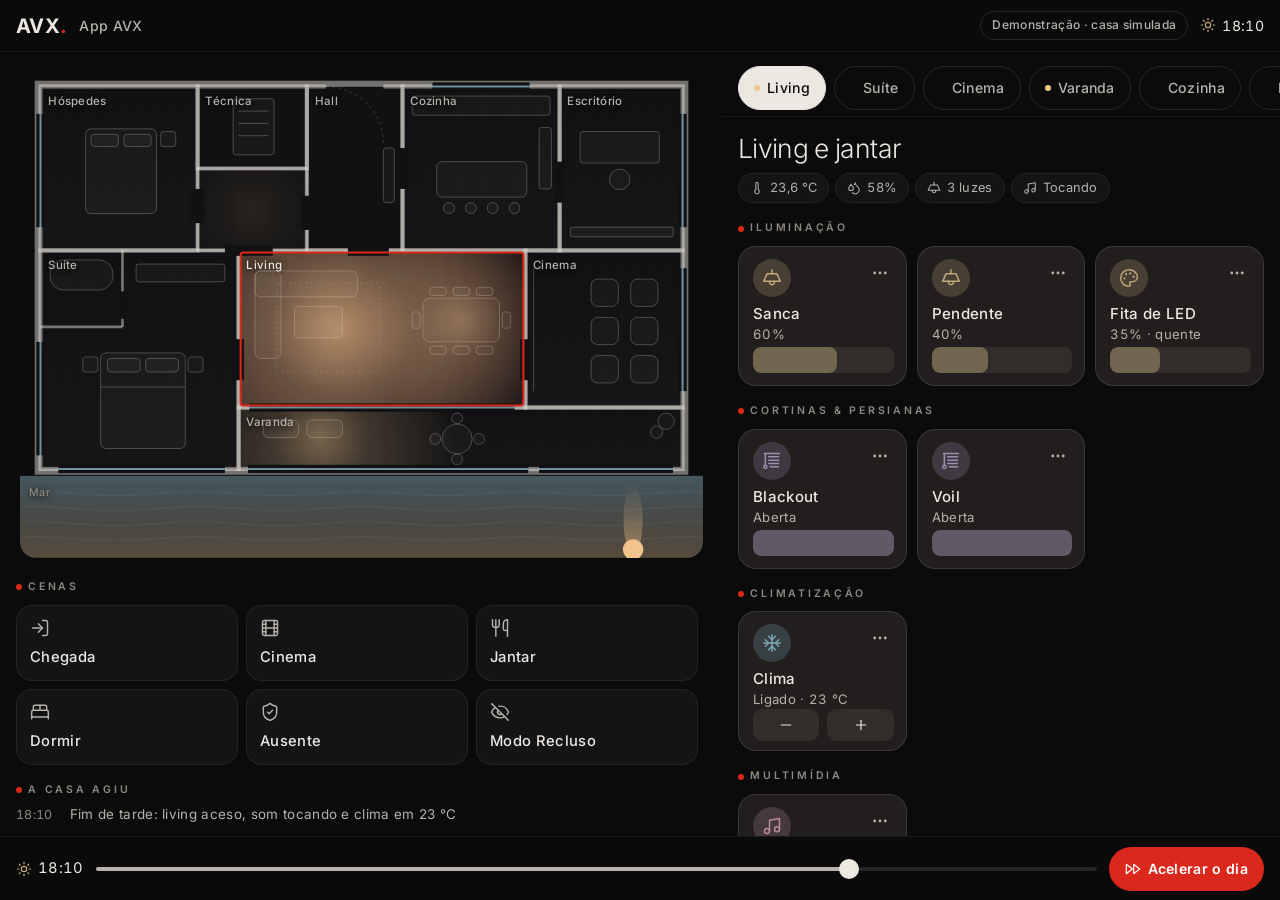
==== commit 4bdd47ed: "App AVX novo e checkup completo do site - App AVX redesenhado do zero: planta viva, cartões de taman" ====
--- a/app.html
+++ b/app.html
@@ -9,29 +9,35 @@
 <meta name="theme-color" content="#0b0b0c">
 <meta name="author" content="AVX">
 <link rel="canonical" href="https://avxautomacao.com.br/app.html">
-<link rel="icon" type="image/png" sizes="32x32" href="/assets/favicon-avx.png">
-<link rel="apple-touch-icon" href="/assets/favicon-avx.png">
+<link rel="icon" type="image/png" sizes="32x32" href="assets/favicon-avx.png">
+<link rel="apple-touch-icon" href="assets/favicon-avx.png">
 <meta property="og:type" content="website">
 <meta property="og:locale" content="pt_BR">
 <meta property="og:site_name" content="AVX">
 <meta property="og:url" content="https://avxautomacao.com.br/app.html">
 <meta property="og:title" content="App AVX · Demonstração">
 <meta property="og:description" content="Uma cobertura de frente para o mar, simulada na tela. Toque num ambiente, escolha uma cena e veja a casa agir.">
-<meta property="og:image" content="https://avxautomacao.com.br/assets/og-avx.png">
-<meta property="og:image:alt" content="AVX — Automação Residencial Bespoke">
-<link rel="preconnect" href="https://fonts.googleapis.com">
-<link rel="preconnect" href="https://fonts.gstatic.com" crossorigin>
-<link href="https://fonts.googleapis.com/css2?family=Inter:wght@300;400;500;600;700&display=swap" rel="stylesheet">
+<meta property="og:image" content="https://avxautomacao.com.br/assets/app-og.jpg">
+<meta property="og:image:alt" content="Tela do App AVX com a planta da cobertura e os cartões do living">
+<meta name="twitter:card" content="summary_large_image">
+<meta name="twitter:title" content="App AVX · Demonstração">
+<meta name="twitter:description" content="Uma cobertura de frente para o mar, simulada na tela. Toque num ambiente, escolha uma cena e veja a casa agir.">
+<meta name="twitter:image" content="https://avxautomacao.com.br/assets/app-og.jpg">
+<link rel="preload" href="assets/fontes/inter-variavel.woff2" as="font" type="font/woff2" crossorigin>
+<link rel="stylesheet" href="assets/fontes/fontes.css">
 <!--
   App AVX · demonstração (casa simulada).
-  Tudo roda nesta página: nenhum pedido a servidor, nada guardado no navegador, sem Google Analytics
-  (o scripts/verificar_site.mjs confere). A única coisa de fora é a fonte Inter (padrão de marca 15.5).
-
-  Organização, para reaproveitar no painel do cliente:
-    1. TOKENS (:root): cores, luz, tamanhos, tipografia e movimento, num lugar só.
-    2. BASE e LAYOUT da página (barra, planta, cenas, painel, registro, linha do tempo).
-    3. CARTÕES: o cartão base (.tile) e uma seção por tipo (luz, fita, cortina, clima, som, sensor, tomada, central).
-    4. JS: os dados da casa (AMBIENTES), as CENAS, os EVENTOS do dia e o motor que aplica tudo.
+  Tudo roda nesta página: nenhum pedido a servidor, nada guardado no navegador, sem Google Analytics, e a fonte vem
+  do próprio site (o scripts/verificar_site.mjs confere). Com ?embed=1 ela roda dentro do index.html.
+
+  Organização, para virar o painel do cliente:
+    1. TOKENS (:root): cores, luz, planta, tamanhos, tipografia e movimento, num lugar só.
+    2. BASE e LAYOUT (celular e iPad em pé numa coluna; iPad deitado e computador em duas).
+    3. COMPONENTES: chips, resumo, cenas, registro, linha do tempo.
+    4. CARTÕES ("tile"): o cartão base, a barra de ajuste e uma seção por tipo.
+    5. FOLHA DE DETALHES (sobe de baixo no celular; painel lateral no iPad deitado).
+    6. PLANTA (SVG + etiquetas em HTML).
+    7. JS: os dados da casa (AMBIENTES), as CENAS, os EVENTOS do dia e o motor que aplica tudo.
 -->
 <style>
 /* =====================================================================
@@ -39,261 +45,302 @@
    ===================================================================== */
 :root{
   /* 1.1 Marca: paleta oficial (padrão de marca 15.4). Não mude aqui sem mudar o padrão. */
-  --ink:#0B0B0C;            /* fundo escuro */
-  --ink-soft:#141416;       /* superfícies elevadas */
-  --panel:#111113;          /* painéis */
-  --paper:#F0EDE7;          /* fundo claro */
-  --bone:#ECE8E1;           /* texto sobre escuro */
-  --bone-dim:#B6B2AA;       /* texto secundário */
-  --ash:#8D8980;            /* rótulos e microtexto */
-  --avx:#DA291C;            /* Vermelho AVX: acento único (ambiente escolhido, alertas, botão principal) */
-  --avx-hover:#C1241A;
-  --line:rgba(236,232,225,.12);       /* hairline */
-  --line-soft:rgba(236,232,225,.07);  /* hairline suave */
+  --ink:#0B0B0C;  --ink-soft:#141416;  --panel:#111113;  --paper:#F0EDE7;
+  --bone:#ECE8E1; --bone-dim:#B6B2AA;  --ash:#8D8980;
+  --avx:#DA291C;  --avx-hover:#C1241A;
+  --line:rgba(236,232,225,.12);  --line-soft:rgba(236,232,225,.07);
   --font:'Inter','Helvetica Neue',Arial,sans-serif;
 
-  /* 1.2 Cores de categoria (funcionais, como no catálogo; só nos ícones dos cartões) */
-  --cat-central:#76AFA5;
-  --cat-iluminacao:#C0A87A;
-  --cat-eletrica:#8FA987;
-  --cat-clima:#7FA6B8;
-  --cat-cortinas:#9A8FAE;
-  --cat-multimidia:#B88A9E;
-  --cat-seguranca:#DA291C;
-  --estado-ok:#9FE0B4;      /* verde funcional (padrão 15.4) */
-
-  /* 1.3 Luz na planta (r, g, b; o JS mistura com a intensidade) */
-  --luz-quente:242,196,141;
-  --luz-fria:196,214,232;
-  --mar:127,166,184;        /* a mesma família do azul de Climatização */
-  --piso-noite:rgba(236,232,225,.025);
-  --piso-dia:rgba(236,232,225,.075);
-
-  /* 1.4 Superfícies do app */
-  --app-bg:var(--ink);
-  --barra-bg:rgba(11,11,12,.88);
-  --card-bg:var(--ink-soft);
-  --card-borda:var(--line-soft);
-  --card-borda-ativo:var(--line);
-  --card-brilho-ativo:rgba(242,196,141,.07);   /* o cartão ligado ganha um brilho quente leve */
+  /* 1.2 Cores de categoria (funcionais, as do catálogo): o ícone ganha a cor quando o dispositivo está ligado */
+  --cat-central:#76AFA5; --cat-iluminacao:#C0A87A; --cat-eletrica:#8FA987; --cat-clima:#7FA6B8;
+  --cat-cortinas:#9A8FAE; --cat-multimidia:#B88A9E; --cat-seguranca:#DA291C;
+  --estado-ok:#9FE0B4;   /* verde funcional (padrão 15.4) */
+
+  /* 1.3 Luz e planta (r, g, b; o JS mistura com a intensidade) */
+  --luz-quente:242,196,141;  --luz-fria:196,214,232;  --mar:127,166,184;
+  --planta-fundo:var(--ink);  --planta-laje:var(--panel);
+  --parede:rgba(236,232,225,.46);  --movel:rgba(236,232,225,.26);  --movel-fundo:rgba(236,232,225,.03);
+  --vidro:rgba(127,166,184,.85);
+
+  /* 1.4 Superfícies */
+  --app-bg:var(--ink);  --barra-bg:rgba(11,11,12,.86);
+  --card-bg:var(--ink-soft);  --card-bg-ligado:rgba(242,196,141,.06);  --card-borda:var(--line-soft);
+  --sombra-folha:0 -24px 60px -20px rgba(0,0,0,.75);
 
   /* 1.5 Tamanhos */
-  --max:1320px;
-  --shell:clamp(1rem,4vw,2rem);
-  --barra-h:56px;
-  --dock-h:84px;
-  --raio-card:16px;
-  --raio-chip:100px;
-  --gap:12px;
-  --card-min:156px;          /* largura mínima de um cartão na grade */
-  --toque:44px;              /* alvo mínimo de toque */
-  --icone:20px;
-
-  /* 1.6 Tipografia: escala fechada de letter-spacing (padrão 15.5) */
-  --ls-display:-.025em;
-  --ls-texto:.02em;
-  --ls-botao:.1em;
-  --ls-rotulo:.2em;
-  --ls-eyebrow:.26em;
+  --barra-h:52px;  --dock-h:64px;  --chips-h:56px;
+  --planta-h:300px;                    /* o JS ajusta no celular (encolhe ao rolar) */
+  --shell:16px;  --gap:10px;  --raio:18px;  --raio-chip:100px;
+  --tile-h:140px;  --tile-min:148px;  --toque:44px;  --icone:20px;
+
+  /* 1.6 Tipografia: escala fechada de letter-spacing (padrão 15.5). Texto normal, sem maiúscula espaçada. */
+  --ls-display:-.025em;  --ls-texto:.02em;  --ls-eyebrow:.26em;
 
   /* 1.7 Movimento */
-  --ease:cubic-bezier(.4,0,0,1);
-  --t-rapido:.25s;
-  --t-luz:.7s;
-  --passo-cena:160;          /* ms entre um passo e outro de uma cena (lido pelo JS) */
+  --ease:cubic-bezier(.4,0,0,1);  --t-rapido:.22s;  --t-luz:.9s;  --t-folha:.38s;
+  --passo-cena:150;      /* ms entre um passo e outro de uma cena (lido pelo JS) */
 }
 
 /* =====================================================================
    2. BASE E LAYOUT
    ===================================================================== */
 *{margin:0;padding:0;box-sizing:border-box}
-html{-webkit-text-size-adjust:100%}
-body{font-family:var(--font);background:var(--app-bg);color:var(--bone);line-height:1.5;font-weight:400;
-  -webkit-font-smoothing:antialiased;padding-bottom:calc(var(--dock-h) + env(safe-area-inset-bottom))}
-a{color:inherit;text-decoration:none}
-button{font:inherit;color:inherit;background:none;border:0;cursor:pointer;-webkit-tap-highlight-color:transparent}
+html{-webkit-text-size-adjust:100%;background:var(--app-bg)}
+body{font-family:var(--font);background:var(--app-bg);color:var(--bone);line-height:1.4;letter-spacing:var(--ls-texto);
+  -webkit-font-smoothing:antialiased;padding-bottom:calc(var(--dock-h) + env(safe-area-inset-bottom) + 24px)}
+a{color:inherit}
+button{font:inherit;color:inherit;letter-spacing:inherit;background:none;border:0;cursor:pointer;-webkit-tap-highlight-color:transparent}
 :focus-visible{outline:2px solid var(--avx);outline-offset:2px}
 .sr-only{position:absolute;width:1px;height:1px;padding:0;margin:-1px;overflow:hidden;clip:rect(0,0,0,0);white-space:nowrap;border:0}
+.pular{position:absolute;left:-9999px;top:0;z-index:100;background:var(--avx);color:#fff;padding:.7rem 1rem;border-radius:0 0 10px 0}
+.pular:focus{left:0}
 .ic{width:var(--icone);height:var(--icone);fill:none;stroke:currentColor;stroke-width:1.75;stroke-linecap:round;stroke-linejoin:round;flex-shrink:0}
 .eyebrow{font-size:10.5px;font-weight:600;letter-spacing:var(--ls-eyebrow);text-transform:uppercase;color:var(--ash);display:flex;align-items:center;gap:.6em}
 .eyebrow::before{content:"";width:6px;height:6px;border-radius:50%;background:var(--avx);flex-shrink:0}
-.regua{width:58px;height:2px;background:var(--avx);border:0}
-
-/* 2.1 Barra do topo, com o selo sempre visível */
-.barra{position:sticky;top:0;z-index:20;height:var(--barra-h);display:flex;align-items:center;gap:.9rem;
-  padding:0 var(--shell);padding-top:env(safe-area-inset-top);background:var(--barra-bg);
-  -webkit-backdrop-filter:blur(14px);backdrop-filter:blur(14px);border-bottom:1px solid var(--line-soft)}
-.marca{font-weight:700;font-size:1.3rem;letter-spacing:var(--ls-texto)}
+
+/* 2.1 Barra do topo: marca, selo (sempre visível, inclusive dentro do index) e relógio */
+.barra{position:sticky;top:0;z-index:40;height:var(--barra-h);display:flex;align-items:center;gap:12px;padding:0 var(--shell);
+  background:var(--barra-bg);-webkit-backdrop-filter:blur(16px);backdrop-filter:blur(16px);border-bottom:1px solid var(--line-soft)}
+.marca{font-weight:700;font-size:1.25rem;text-decoration:none;display:inline-flex;align-items:center;min-height:var(--toque);min-width:var(--toque)}
 .marca .ponto{color:var(--avx)}
-.barra-titulo{font-size:.72rem;font-weight:600;letter-spacing:var(--ls-rotulo);text-transform:uppercase;color:var(--bone-dim)}
-.selo{margin-left:auto;font-size:.68rem;font-weight:600;letter-spacing:var(--ls-botao);text-transform:uppercase;color:var(--bone-dim);
-  border:1px solid var(--line);border-radius:var(--raio-chip);padding:.38rem .8rem;white-space:nowrap}
-.relogio{display:flex;align-items:center;gap:.4rem;font-size:.85rem;font-weight:400;letter-spacing:var(--ls-texto);color:var(--bone);font-variant-numeric:tabular-nums}
+.barra-app{font-size:.88rem;font-weight:500;color:var(--bone-dim)}
+.selo{margin-left:auto;font-size:.75rem;font-weight:500;color:var(--bone-dim);border:1px solid var(--line);border-radius:var(--raio-chip);padding:5px 11px;white-space:nowrap}
+.relogio{display:flex;align-items:center;gap:6px;font-size:.88rem;font-variant-numeric:tabular-nums;white-space:nowrap}
 .relogio .ic{--icone:16px;color:var(--cat-iluminacao)}
-@media(max-width:520px){.barra-titulo{display:none}.selo{font-size:.6rem;padding:.34rem .6rem}}
-
-/* 2.2 Grade da página: uma coluna no celular; planta + painel lado a lado no iPad deitado e no computador */
-.app{max-width:var(--max);margin:0 auto;padding:1rem var(--shell) 2rem;display:grid;gap:1.25rem;
-  grid-template-columns:minmax(0,1fr);grid-template-areas:"planta" "cenas" "ambiente" "registro" "rodape"}
-.area-planta{grid-area:planta}.area-cenas{grid-area:cenas}.area-ambiente{grid-area:ambiente}
-.area-registro{grid-area:registro}.rodape-app{grid-area:rodape}
-@media(min-width:900px){
-  .app{grid-template-columns:minmax(0,1.45fr) minmax(330px,1fr);
-    grid-template-areas:"cenas cenas" "planta ambiente" "registro ambiente" "rodape rodape";align-items:start}
-  .area-planta{position:sticky;top:calc(var(--barra-h) + 1rem)}
-}
-
-/* 2.3 Planta */
-.planta-topo{display:flex;justify-content:space-between;align-items:center;gap:1rem;margin-bottom:.7rem}
-.dica{font-size:.78rem;font-weight:300;color:var(--ash);letter-spacing:var(--ls-texto)}
-.planta-moldura{background:var(--panel);border:1px solid var(--line-soft);border-radius:var(--raio-card);overflow:hidden;position:relative}
-#planta{display:block;width:100%;height:auto;touch-action:manipulation}
-#planta .piso{fill:var(--piso-noite);transition:fill 1.2s var(--ease)}
-#planta.dia .piso{fill:var(--piso-dia)}
-#planta .parede{fill:none;stroke:var(--line);stroke-width:2}
-#planta .vidro{stroke:rgba(236,232,225,.55);stroke-width:3.5;stroke-linecap:round}
-#planta .porta{fill:none;stroke:rgba(236,232,225,.3);stroke-width:1.5;stroke-dasharray:4 5}
-#planta .brilho{opacity:0;transition:opacity var(--t-luz) var(--ease)}
+html.embed .marca,html.embed .barra-app{display:none}
+html.embed .selo{margin-left:0}
+html.embed .relogio{margin-left:auto}
+@media(max-width:400px){.barra-app{display:none}.selo{font-size:.7rem;padding:4px 9px}}
+@media(max-width:359px){.relogio{display:none}}
+@media(max-width:419px){.acelerar .longo{display:none}}   /* a hora continua na linha do tempo, embaixo */
+
+/* 2.2 Celular e iPad em pé: uma coluna. A planta e os chips ficam presos no topo; a planta encolhe ao rolar. */
+.app{max-width:1440px;margin:0 auto}
+.area-planta{position:sticky;top:var(--barra-h);z-index:30;height:var(--planta-h);background:var(--app-bg);
+  padding:8px var(--shell) 0;container-type:size}
+.area-chips{position:sticky;top:calc(var(--barra-h) + var(--planta-h));z-index:30;background:var(--app-bg);
+  border-bottom:1px solid var(--line-soft)}
+.area-ambiente,.area-cenas,.area-registro,.area-cartoes{padding:0 var(--shell)}
+.area-ambiente{padding-top:16px}
+.area-cenas{padding-top:14px}
+.area-registro{padding-top:14px}
+.area-cartoes{padding-top:18px}
+
+/* 2.3 iPad deitado e computador: planta, cenas e registro à esquerda; ambiente e cartões à direita (rolam sozinhos) */
+@media (min-width:900px) and (min-height:520px){
+  body{padding-bottom:0;height:100dvh;overflow:hidden}
+  .app{display:grid;height:calc(100dvh - var(--barra-h) - var(--dock-h) - env(safe-area-inset-bottom));
+    grid-template-columns:minmax(0,1.28fr) minmax(380px,1fr);grid-template-rows:auto auto minmax(0,1fr) auto auto;
+    grid-template-areas:"planta chips" "planta ambiente" "planta cartoes" "cenas cartoes" "registro cartoes";column-gap:8px}
+  .area-planta{grid-area:planta;position:relative;top:auto;height:auto;padding:14px 8px 8px var(--shell)}
+  .area-chips{grid-area:chips;position:relative;top:auto;padding-top:8px}
+  .area-ambiente{grid-area:ambiente}
+  .area-cenas{grid-area:cenas;padding-bottom:4px}
+  .area-registro{grid-area:registro;padding-bottom:12px}
+  .area-cartoes{grid-area:cartoes;overflow:auto;padding-bottom:24px;overscroll-behavior:contain}
+  /* (cenas e registro nesse layout: no fim do CSS, depois dos componentes) */
+}
+
+/* =====================================================================
+   3. COMPONENTES
+   ===================================================================== */
+/* 3.1 Chips dos ambientes */
+.chips{display:flex;gap:8px;overflow-x:auto;scrollbar-width:none;padding:8px var(--shell);scroll-padding:0 var(--shell);height:var(--chips-h);align-items:center}
+.chips::-webkit-scrollbar{display:none}
+.chip{flex-shrink:0;height:var(--toque);padding:0 15px;border-radius:var(--raio-chip);border:1px solid var(--line);font-size:.88rem;font-weight:500;color:var(--bone-dim);
+  display:inline-flex;align-items:center;gap:7px;white-space:nowrap;transition:background var(--t-rapido),color var(--t-rapido),border-color var(--t-rapido)}
+.chip .acesa{width:6px;height:6px;border-radius:50%;background:rgb(var(--luz-quente));opacity:0;transition:opacity var(--t-rapido)}
+.chip.tem-luz .acesa{opacity:1}
+.chip[aria-current="true"]{background:var(--bone);color:var(--ink);border-color:var(--bone)}
+.chip.alerta{border-color:var(--avx);color:var(--bone)}
+
+/* 3.2 Ambiente: nome e resumo (temperatura, umidade, luzes, som, alertas) */
+.ambiente-nome{font-size:1.65rem;font-weight:300;letter-spacing:var(--ls-display);line-height:1.15}
+.resumo{display:flex;flex-wrap:wrap;gap:6px;margin-top:10px}
+.pilula{display:inline-flex;align-items:center;gap:6px;height:30px;padding:0 11px;border-radius:var(--raio-chip);background:var(--ink-soft);
+  border:1px solid var(--line-soft);font-size:.8rem;color:var(--bone-dim);white-space:nowrap;font-variant-numeric:tabular-nums}
+.pilula .ic{--icone:14px}
+.pilula.alerta{background:var(--avx);border-color:var(--avx);color:#fff}
+.pilula.ok{color:var(--estado-ok)}
+
+/* 3.3 Cenas: botões grandes, com ícone, texto normal */
+.cenas-topo{display:flex;align-items:center;justify-content:space-between;margin-bottom:10px}
+.cenas{display:flex;gap:8px;overflow-x:auto;scrollbar-width:none;margin:0 calc(-1 * var(--shell));padding:0 var(--shell) 2px;scroll-snap-type:x proximity}
+.cenas::-webkit-scrollbar{display:none}
+.cena{flex-shrink:0;width:118px;height:76px;padding:12px 13px;border-radius:16px;background:var(--card-bg);border:1px solid var(--line-soft);scroll-snap-align:start;
+  display:flex;flex-direction:column;justify-content:space-between;align-items:flex-start;text-align:left;font-size:.92rem;font-weight:500;
+  transition:background var(--t-rapido),border-color var(--t-rapido)}
+.cena .ic{--icone:20px;color:var(--bone-dim)}
+.cena[aria-pressed="true"]{border-color:var(--avx);background:linear-gradient(rgba(218,41,28,.12),rgba(218,41,28,.12)),var(--card-bg)}
+.cena[aria-pressed="true"] .ic{color:var(--bone)}
+@media(hover:hover){.cena:hover,.chip:hover{border-color:var(--bone-dim)}}
+
+/* 3.4 Registro "A casa agiu" */
+.registro{list-style:none;margin-top:8px;display:grid;gap:6px;font-size:.84rem;color:var(--bone-dim)}
+.registro li{display:grid;grid-template-columns:3.4em 1fr;gap:8px;align-items:baseline;animation:entra .35s var(--ease)}
+.registro .hora{font-variant-numeric:tabular-nums;color:var(--ash);font-size:.78rem}
+.registro li.alerta{color:var(--bone)}
+.registro li.alerta .hora{color:var(--avx)}
+.registro li.oculto{display:none}
+.registro.tudo li.oculto{display:grid}
+.registro-mais{margin-top:6px;height:var(--toque);font-size:.84rem;color:var(--bone-dim);text-decoration:underline;text-underline-offset:3px}
+@keyframes entra{from{opacity:0;transform:translateY(-4px)}to{opacity:1;transform:none}}
+
+/* 3.5 Linha do tempo do dia (presa embaixo) */
+.dock{position:fixed;left:0;right:0;bottom:0;z-index:40;height:calc(var(--dock-h) + env(safe-area-inset-bottom));padding:0 var(--shell) env(safe-area-inset-bottom);
+  background:var(--barra-bg);-webkit-backdrop-filter:blur(16px);backdrop-filter:blur(16px);border-top:1px solid var(--line-soft);display:flex;align-items:center;gap:12px}
+.dock .hora{display:flex;align-items:center;gap:6px;font-size:.92rem;font-variant-numeric:tabular-nums;min-width:4.6em}
+.dock .hora .ic{--icone:16px;color:var(--cat-iluminacao)}
+.dia{flex:1;min-width:0;-webkit-appearance:none;appearance:none;height:var(--toque);background:transparent;touch-action:pan-y;cursor:pointer}
+.dia::-webkit-slider-runnable-track{height:4px;border-radius:4px;background:linear-gradient(to right,var(--bone-dim) var(--p,0%),var(--line) var(--p,0%))}
+.dia::-moz-range-track{height:4px;border-radius:4px;background:var(--line)}
+.dia::-moz-range-progress{height:4px;border-radius:4px;background:var(--bone-dim)}
+.dia::-webkit-slider-thumb{-webkit-appearance:none;width:20px;height:20px;margin-top:-8px;border-radius:50%;background:var(--bone);border:0}
+.dia::-moz-range-thumb{width:20px;height:20px;border-radius:50%;background:var(--bone);border:0}
+.acelerar{display:inline-flex;align-items:center;gap:7px;height:var(--toque);padding:0 16px;border-radius:var(--raio-chip);background:var(--avx);color:#fff;font-size:.88rem;font-weight:600;white-space:nowrap}
+.acelerar .ic{--icone:16px}
+.acelerar[aria-pressed="true"]{background:transparent;box-shadow:inset 0 0 0 1px var(--avx)}
+@media(hover:hover){.acelerar:hover{background:var(--avx-hover)}}
+
+/* 3.6 Rodapé */
+.rodape-app{margin-top:28px;padding-top:18px;border-top:1px solid var(--line-soft);display:grid;gap:6px;font-size:.8rem;color:var(--ash)}
+.rodape-app .marca{font-size:1rem;color:var(--bone)}
+.rodape-app .voltar{display:inline-flex;align-items:center;min-height:var(--toque);color:var(--bone-dim);text-underline-offset:3px}
+html.embed .rodape-app{display:none}
+
+/* =====================================================================
+   4. CARTÕES ("tile")
+   ===================================================================== */
+/* 4.1 Grade: todos do mesmo tamanho */
+.grade{display:grid;gap:var(--gap);grid-template-columns:repeat(auto-fill,minmax(var(--tile-min),1fr));grid-auto-rows:var(--tile-h)}
+.grupo + .grupo{margin-top:18px}
+.grupo .eyebrow{margin-bottom:10px}
+
+/* 4.2 Cartão base. O cartão inteiro é o botão de ligar e desligar (.tile-alvo, por baixo de tudo);
+   por cima ficam só o "⋯" (detalhes) e a barra de ajuste. */
+.tile{--cor:var(--bone-dim);position:relative;border-radius:var(--raio);background:var(--card-bg);border:1px solid var(--card-borda);
+  padding:12px 12px 12px 14px;display:flex;flex-direction:column;overflow:hidden;
+  -webkit-user-select:none;user-select:none;-webkit-touch-callout:none;transition:background var(--t-rapido),border-color var(--t-rapido)}
+.tile-alvo{position:absolute;inset:0;z-index:0;border-radius:inherit}
+.tile-alvo:focus-visible{outline-offset:-3px}
+.tile-topo{display:flex;align-items:flex-start;justify-content:space-between;pointer-events:none}
+.tile-icone{width:38px;height:38px;border-radius:50%;display:grid;place-items:center;background:rgba(236,232,225,.06);color:var(--bone-dim);
+  transition:background var(--t-rapido),color var(--t-rapido)}
+.tile-mais{position:relative;z-index:2;pointer-events:auto;width:var(--toque);height:var(--toque);margin:-8px -8px 0 0;border-radius:50%;display:grid;place-items:center;color:var(--bone-dim)}
+.tile-mais .ic{--icone:18px}
+.tile-nome{margin-top:8px;font-size:.94rem;font-weight:500;line-height:1.2;pointer-events:none}
+.tile-estado{font-size:.82rem;color:var(--bone-dim);font-variant-numeric:tabular-nums;pointer-events:none;margin-top:2px}
+.tile-pe{margin-top:auto;position:relative;z-index:2}
+.tile[data-ligado="true"]{background:linear-gradient(var(--card-bg-ligado),var(--card-bg-ligado)),var(--card-bg);border-color:var(--line)}
+.tile[data-ligado="true"] .tile-icone{background:color-mix(in srgb,var(--cor) 24%,transparent);color:var(--cor)}
+.tile[data-alerta="true"]{border-color:var(--avx);background:linear-gradient(rgba(218,41,28,.14),rgba(218,41,28,.14)),var(--card-bg)}
+.tile[data-alerta="true"] .tile-icone{background:var(--avx);color:#fff}
+
+/* 4.3 Barra de ajuste dentro do cartão (brilho, abertura, volume). Arrastar para o lado ajusta; tocar liga e desliga;
+   arrastar para cima ou para baixo rola a página (touch-action: pan-y). */
+.barra-ajuste{position:relative;height:26px;border-radius:8px;background:rgba(236,232,225,.07);overflow:hidden;touch-action:pan-y;cursor:ew-resize}
+.barra-ajuste .cheio{position:absolute;inset:0 auto 0 0;width:var(--v,0%);background:rgba(236,232,225,.16);border-radius:inherit;transition:width var(--t-rapido) var(--ease),background var(--t-rapido)}
+.barra-ajuste.arrastando .cheio{transition:none}
+.tile[data-ligado="true"] .barra-ajuste .cheio{background:color-mix(in srgb,var(--cor) 46%,transparent)}
+.barra-ajuste:focus-visible{outline:2px solid var(--avx);outline-offset:2px}
+
+/* 4.4 Por tipo: só a cor da categoria muda */
+.tile-luz,.tile-fita{--cor:var(--cat-iluminacao)}
+.tile-cortina{--cor:var(--cat-cortinas)}
+.tile-clima{--cor:var(--cat-clima)}
+.tile-som{--cor:var(--cat-multimidia)}
+.tile-sensor{--cor:var(--cat-seguranca)}
+.tile-tomada{--cor:var(--cat-eletrica)}
+.tile-central{--cor:var(--cat-central)}
+/* Clima: − e + no pé do cartão (a temperatura fica na linha de estado) */
+.clima-pe{display:flex;align-items:center;justify-content:space-between;gap:8px}
+.clima-pe .valor{font-size:1.15rem;font-weight:300;font-variant-numeric:tabular-nums}
+.redondo{flex:1 0 var(--toque);min-width:var(--toque);height:32px;border-radius:9px;background:rgba(236,232,225,.07);display:grid;place-items:center;color:var(--bone)}
+.folha .redondo{flex:0 0 56px;height:56px;border-radius:50%}
+.redondo .ic{--icone:16px}
+
+/* =====================================================================
+   5. FOLHA DE DETALHES
+   ===================================================================== */
+.folha{position:fixed;inset:auto 0 0 0;margin:0;max-width:none;width:100%;max-height:88dvh;border:0;border-radius:22px 22px 0 0;background:var(--panel);color:var(--bone);
+  padding:10px 20px calc(24px + env(safe-area-inset-bottom));box-shadow:var(--sombra-folha);overflow:auto;transform:translateY(100%);transition:transform var(--t-folha) var(--ease)}
+.folha.aberta{transform:none}
+.folha::backdrop{background:rgba(0,0,0,.55)}
+.folha-alca{width:40px;height:5px;border-radius:5px;background:var(--line);margin:0 auto 12px}
+.folha-topo{display:flex;align-items:center;gap:12px}
+.folha-topo .tile-icone{width:46px;height:46px;background:color-mix(in srgb,var(--cor) 24%,transparent);color:var(--cor)}
+.folha-titulo{font-size:1.25rem;font-weight:500;line-height:1.2}
+.folha-sub{font-size:.85rem;color:var(--bone-dim)}
+.folha-fechar{flex-shrink:0;margin-left:auto;width:var(--toque);height:var(--toque);border-radius:50%;display:grid;place-items:center;background:rgba(236,232,225,.07)}
+.folha-estado{margin:18px 0 6px;font-size:2rem;font-weight:300;letter-spacing:var(--ls-display);font-variant-numeric:tabular-nums}
+.folha-bloco{margin-top:18px}
+.folha-bloco .rotulo{font-size:.84rem;color:var(--bone-dim);margin-bottom:8px}
+.folha .barra-ajuste{height:52px;border-radius:14px}
+.folha .barra-ajuste .cheio{background:color-mix(in srgb,var(--cor) 62%,transparent)}
+.tom .cheio{background:linear-gradient(to right,rgb(var(--luz-quente)),rgb(var(--luz-fria)))!important;width:100%!important;opacity:.55}
+.tom .marcador{position:absolute;top:6px;bottom:6px;width:4px;border-radius:4px;background:var(--bone);left:calc(var(--v) - 2px)}
+.opcoes{display:flex;flex-wrap:wrap;gap:8px}
+.opcao{min-height:var(--toque);padding:0 16px;border-radius:var(--raio-chip);border:1px solid var(--line);font-size:.9rem;display:inline-flex;align-items:center;gap:8px}
+.opcao[aria-pressed="true"]{background:var(--bone);color:var(--ink);border-color:var(--bone)}
+.folha-ficha{margin-top:22px;padding-top:14px;border-top:1px solid var(--line-soft);display:grid;gap:6px;font-size:.84rem;color:var(--bone-dim)}
+.folha-ficha b{font-weight:500;color:var(--bone)}
+.lista-faixas{display:grid;gap:6px}
+.lista-faixas .opcao{justify-content:flex-start;border-radius:12px}
+@media (min-width:900px) and (min-height:520px){
+  .folha{inset:0 0 0 auto;width:420px;max-height:none;height:100dvh;border-radius:22px 0 0 22px;transform:translateX(100%)}
+  .folha.aberta{transform:none}
+  .folha-alca{display:none}
+}
+
+/* =====================================================================
+   6. PLANTA
+   ===================================================================== */
+.planta-caixa{position:relative;margin:0 auto;aspect-ratio:1000/720;width:min(100cqw, calc(100cqh * 1000 / 720));border-radius:16px;overflow:hidden;background:var(--planta-fundo)}
+#planta{display:block;width:100%;height:100%;touch-action:manipulation}
+#planta .laje{fill:var(--planta-laje)}
+#planta .luz{mix-blend-mode:screen;opacity:0;transition:opacity var(--t-luz) var(--ease)}
+#planta .dia-luz{opacity:0;transition:opacity 1.2s var(--ease)}
+#planta .parede{fill:none;stroke:var(--parede);stroke-linejoin:miter}
+#planta .vao{fill:var(--planta-laje)}
+#planta .movel{fill:var(--movel-fundo);stroke:var(--movel);stroke-width:1.4}
+#planta .movel-linha{fill:none;stroke:var(--movel);stroke-width:1.4}
+#planta .vidro{stroke:var(--vidro);stroke-width:3;stroke-linecap:round}
 #planta .cortina{transform-box:fill-box;transition:transform var(--t-luz) var(--ease)}
-#planta .cortina.blackout{fill:rgba(182,178,170,.9)}
-#planta .cortina.voil{fill:rgba(236,232,225,.45)}
-#planta .cortina.persiana{fill:rgba(182,178,170,.7)}
-#planta .rotulo{font-family:var(--font);font-size:25px;font-weight:500;letter-spacing:var(--ls-texto);fill:var(--bone-dim);pointer-events:none}
-#planta .rotulo.circ{font-size:19px;fill:var(--ash)}
-#planta .clima-txt{font-family:var(--font);font-size:22px;font-weight:400;fill:var(--cat-clima);pointer-events:none;font-variant-numeric:tabular-nums}
-#planta .ponto-sensor{fill:var(--bone-dim);opacity:0;transition:opacity var(--t-rapido)}
-#planta .ponto-sensor.on{opacity:.9}
-#planta .ponto-sensor.vigia{opacity:.9;fill:var(--estado-ok)}
-#planta .ponto-sensor.alerta{opacity:1;fill:var(--avx)}
-#planta .anel-alerta{fill:none;stroke:var(--avx);stroke-width:2;opacity:0}
-#planta .anel-alerta.on{opacity:1;animation:pulso 1.2s var(--ease) infinite}
-@keyframes pulso{from{transform:scale(.6);opacity:1}to{transform:scale(1.8);opacity:0}}
+#planta .cortina.blackout{fill:url(#dobras-fortes)}
+#planta .cortina.voil{fill:url(#dobras-leves)}
+#planta .cortina.persiana{fill:url(#laminas)}
+#planta .mar{transition:opacity 1.2s var(--ease)}
+#planta .astro{transition:transform .4s linear}
+#planta .onda{animation:onda 9s ease-in-out infinite alternate}
+#planta .onda:nth-of-type(2){animation-duration:12s}
+@keyframes onda{to{transform:translateX(-24px)}}
 #planta .alvo{fill:transparent;cursor:pointer}
-#planta .alvo:focus-visible{outline:none}
-#planta .alvo:focus-visible + .selecao,#planta .ambiente:focus-within .selecao{stroke:var(--bone-dim)}
-#planta .selecao{fill:none;stroke:transparent;stroke-width:3;pointer-events:none;transition:stroke var(--t-rapido)}
-#planta .ambiente.escolhido .selecao{stroke:var(--avx)}
-#planta .mar{transition:fill 1.2s var(--ease)}
-#planta .astro{transition:transform .3s linear}
-.estado-casa{position:absolute;right:10px;bottom:10px;font-size:.68rem;font-weight:600;letter-spacing:var(--ls-rotulo);text-transform:uppercase;
-  color:var(--estado-ok);border:1px solid rgba(159,224,180,.35);border-radius:var(--raio-chip);padding:.3rem .7rem;background:rgba(11,11,12,.7)}
+#planta .alvo:focus{outline:none}
+#planta .selecao{fill:rgba(218,41,28,.05);stroke:var(--avx);stroke-width:3;opacity:0;pointer-events:none;transition:opacity var(--t-rapido)}
+#planta .ambiente.escolhido .selecao{opacity:1}
+#planta .ambiente .alvo:focus-visible + .selecao{opacity:1;stroke:var(--bone-dim)}
+#planta .anel{fill:none;stroke:var(--avx);stroke-width:3;opacity:0;transform-box:fill-box;transform-origin:center}
+#planta .anel.on{opacity:1;animation:pulso 1.2s var(--ease) infinite}
+@keyframes pulso{from{transform:scale(.5);opacity:1}to{transform:scale(1.8);opacity:0}}
+.etiqueta{position:absolute;font-size:11.5px;font-weight:500;color:var(--bone-dim);white-space:nowrap;pointer-events:none;
+  text-shadow:0 1px 6px rgba(0,0,0,.9);transition:color var(--t-rapido)}
+.etiqueta.escolhida{color:var(--bone)}
+.etiqueta.menor{font-size:10.5px;color:var(--ash)}
+.estado-casa{position:absolute;right:10px;bottom:10px;font-size:.78rem;font-weight:500;color:var(--estado-ok);border:1px solid rgba(159,224,180,.4);
+  border-radius:var(--raio-chip);padding:4px 10px;background:rgba(11,11,12,.75)}
 .estado-casa[hidden]{display:none}
 .estado-casa.alerta{color:#fff;background:var(--avx);border-color:var(--avx)}
 
-/* 2.4 Cenas */
-.cenas{display:flex;gap:.6rem;overflow-x:auto;scrollbar-width:none;padding:.15rem .1rem .35rem;scroll-snap-type:x proximity}
-.cenas::-webkit-scrollbar{display:none}
-.cena{display:flex;align-items:center;gap:.55rem;min-height:var(--toque);padding:.6rem 1.05rem;border-radius:var(--raio-chip);
-  border:1px solid var(--line);background:var(--card-bg);white-space:nowrap;scroll-snap-align:start;
-  font-size:.74rem;font-weight:600;letter-spacing:var(--ls-botao);text-transform:uppercase;color:var(--bone-dim);
-  transition:border-color var(--t-rapido),color var(--t-rapido),background var(--t-rapido)}
-.cena .ic{--icone:17px}
-.cena[aria-pressed="true"]{border-color:var(--avx);color:var(--bone);background:rgba(218,41,28,.1)}
-@media(hover:hover){.cena:hover{color:var(--bone);border-color:var(--bone-dim)}}
-
-/* 2.5 Painel do ambiente */
-.ambiente-topo{display:flex;align-items:flex-end;justify-content:space-between;gap:1rem;margin-bottom:.35rem}
-.ambiente-nome{font-size:clamp(1.5rem,3.4vw,2rem);font-weight:300;letter-spacing:var(--ls-display);line-height:1.1}
-.ambiente-medida{font-size:.85rem;color:var(--bone-dim);letter-spacing:var(--ls-texto);white-space:nowrap;font-variant-numeric:tabular-nums}
-.ambiente-parede{font-size:.78rem;font-weight:300;color:var(--ash);letter-spacing:var(--ls-texto);margin-bottom:1rem}
-.grupo{margin-top:1.1rem}
-.grupo .eyebrow{margin-bottom:.6rem}
-.grade{display:grid;gap:var(--gap);grid-template-columns:repeat(auto-fill,minmax(var(--card-min),1fr))}
-
-/* 2.6 Registro ("A casa agiu") */
-.registro{list-style:none;margin-top:.7rem;display:grid;gap:.45rem;font-size:.82rem;font-weight:300;color:var(--bone-dim);letter-spacing:var(--ls-texto)}
-.registro li{display:flex;gap:.7rem;align-items:baseline;animation:entra .4s var(--ease)}
-.registro .hora{font-variant-numeric:tabular-nums;color:var(--ash);font-size:.75rem;min-width:3.2em}
-.registro li.alerta{color:var(--bone)}
-.registro li.alerta .hora{color:var(--avx)}
-.registro li.vazio{color:var(--ash)}
-@keyframes entra{from{opacity:0;transform:translateY(-4px)}to{opacity:1;transform:none}}
-
-/* 2.7 Rodapé */
-.rodape-app{border-top:1px solid var(--line-soft);padding-top:1.4rem;display:grid;gap:.5rem;font-size:.78rem;font-weight:300;color:var(--ash);letter-spacing:var(--ls-texto)}
-.rodape-app .marca{font-size:1rem}
-.rodape-app a{color:var(--bone-dim);text-decoration:underline;text-underline-offset:3px}
-
-/* 2.8 Linha do tempo do dia (fixa embaixo) */
-.dock{position:fixed;left:0;right:0;bottom:0;z-index:20;background:var(--barra-bg);-webkit-backdrop-filter:blur(14px);backdrop-filter:blur(14px);
-  border-top:1px solid var(--line-soft);padding:.6rem var(--shell) calc(.6rem + env(safe-area-inset-bottom))}
-.dock-in{max-width:var(--max);margin:0 auto;display:flex;align-items:center;gap:1rem}
-.dia-trilho{flex:1;min-width:0}
-.dia-marcas{display:flex;justify-content:space-between;font-size:.62rem;color:var(--ash);letter-spacing:var(--ls-texto);font-variant-numeric:tabular-nums;padding:0 2px}
-.acelerar{display:flex;align-items:center;gap:.5rem;min-height:var(--toque);padding:.6rem 1.1rem;border-radius:var(--raio-chip);background:var(--avx);color:#fff;
-  font-size:.7rem;font-weight:600;letter-spacing:var(--ls-botao);text-transform:uppercase;white-space:nowrap;transition:background var(--t-rapido)}
-.acelerar .ic{--icone:16px}
-.acelerar[aria-pressed="true"]{background:transparent;color:var(--bone);box-shadow:inset 0 0 0 1px var(--avx)}
-@media(hover:hover){.acelerar:hover{background:var(--avx-hover)}.acelerar[aria-pressed="true"]:hover{background:rgba(218,41,28,.12)}}
-@media(max-width:520px){.acelerar .rotulo-longo{display:none}}
-
-/* Controle deslizante (o do próprio navegador, com o visual da marca) */
-input[type=range]{-webkit-appearance:none;appearance:none;width:100%;height:var(--toque);background:transparent;cursor:pointer;touch-action:pan-y}
-input[type=range]::-webkit-slider-runnable-track{height:4px;border-radius:4px;background:linear-gradient(to right,var(--trilho-cor,var(--bone-dim)) var(--p,0%),var(--line) var(--p,0%))}
-input[type=range]::-moz-range-track{height:4px;border-radius:4px;background:var(--line)}
-input[type=range]::-moz-range-progress{height:4px;border-radius:4px;background:var(--trilho-cor,var(--bone-dim))}
-input[type=range]::-webkit-slider-thumb{-webkit-appearance:none;width:22px;height:22px;margin-top:-9px;border-radius:50%;background:var(--bone);border:0;box-shadow:0 2px 10px rgba(0,0,0,.5)}
-input[type=range]::-moz-range-thumb{width:22px;height:22px;border-radius:50%;background:var(--bone);border:0}
-input[type=range]:disabled{opacity:.35}
-
-/* =====================================================================
-   3. CARTÕES ("tile")
-   ===================================================================== */
-
-/* 3.1 Cartão base: ícone da categoria, nome, modelo AVX e estado. O topo é um botão (liga e desliga). */
-.tile{--cor:var(--bone-dim);background:var(--card-bg);border:1px solid var(--card-borda);border-radius:var(--raio-card);padding:.85rem .9rem .7rem;
-  display:flex;flex-direction:column;gap:.35rem;min-width:0;transition:border-color var(--t-rapido),background var(--t-rapido)}
-.tile[data-ativo="true"]{border-color:var(--card-borda-ativo);background:linear-gradient(var(--card-brilho-ativo),var(--card-brilho-ativo)),var(--card-bg)}
-.tile-topo{display:grid;grid-template-columns:auto minmax(0,1fr);grid-template-rows:auto auto;column-gap:.7rem;align-items:center;text-align:left;width:100%;min-height:var(--toque)}
-.tile-icone{grid-row:1/3;width:38px;height:38px;border-radius:50%;display:grid;place-items:center;color:var(--cor);background:rgba(236,232,225,.05);
-  transition:background var(--t-rapido),color var(--t-rapido)}
-.tile[data-ativo="true"] .tile-icone{background:color-mix(in srgb,var(--cor) 22%,transparent)}
-.tile-nome{font-size:.9rem;font-weight:500;letter-spacing:var(--ls-texto);white-space:nowrap;overflow:hidden;text-overflow:ellipsis}
-.tile-estado{font-size:.78rem;font-weight:400;color:var(--bone-dim);letter-spacing:var(--ls-texto);font-variant-numeric:tabular-nums;white-space:nowrap;overflow:hidden;text-overflow:ellipsis}
-.tile-modelo{font-size:.66rem;font-weight:600;letter-spacing:var(--ls-rotulo);text-transform:uppercase;color:var(--ash)}
-.tile-linha{display:flex;align-items:center;gap:.5rem}
-.tile-linha .rot{font-size:.66rem;color:var(--ash);letter-spacing:var(--ls-texto);min-width:3.2em}
-.tile-botoes{display:flex;gap:.4rem;flex-wrap:wrap}
-.mini{min-height:36px;padding:.35rem .8rem;border-radius:var(--raio-chip);border:1px solid var(--line);font-size:.66rem;font-weight:600;
-  letter-spacing:var(--ls-botao);text-transform:uppercase;color:var(--bone-dim);display:inline-flex;align-items:center;gap:.35rem}
-.mini .ic{--icone:15px}
-.mini[aria-pressed="true"]{color:var(--bone);border-color:var(--bone-dim)}
-@media(hover:hover){.mini:hover{color:var(--bone);border-color:var(--bone-dim)}}
-
-/* 3.2 Luz (AVX-Dimmer, AVX-Plus, AVX-Touchpad) */
-.tile-luz{--cor:var(--cat-iluminacao);--trilho-cor:var(--cat-iluminacao)}
-
-/* 3.3 Fita de LED (AVX-RGBW): brilho e tom, do quente ao frio */
-.tile-fita{--cor:var(--cat-iluminacao);--trilho-cor:var(--cat-iluminacao)}
-.tile-fita .tom{--trilho-cor:rgb(var(--luz-fria))}
-
-/* 3.4 Cortina e persiana (AVX-Curtain, AVX-2PM): abertura em % */
-.tile-cortina{--cor:var(--cat-cortinas);--trilho-cor:var(--cat-cortinas)}
-
-/* 3.5 Clima (AVX-RM com o AVX-H&T): ajuste em °C, temperatura e umidade medidas */
-.tile-clima{--cor:var(--cat-clima)}
-.clima-alvo{display:flex;align-items:center;justify-content:space-between;gap:.5rem}
-.clima-alvo .valor{font-size:1.6rem;font-weight:300;letter-spacing:var(--ls-display);font-variant-numeric:tabular-nums}
-.redondo{width:var(--toque);height:var(--toque);border-radius:50%;border:1px solid var(--line);display:grid;place-items:center;color:var(--bone-dim);font-size:1.1rem}
-.redondo:disabled{opacity:.35}
-
-/* 3.6 Som (AVX-IP): tocar, volume e a faixa da "Playlist da casa" */
-.tile-som{--cor:var(--cat-multimidia);--trilho-cor:var(--cat-multimidia)}
-.faixa{font-size:.76rem;font-weight:300;color:var(--bone-dim);letter-spacing:var(--ls-texto);white-space:nowrap;overflow:hidden;text-overflow:ellipsis}
-
-/* 3.7 Sensor (AVX-MMWave, AVX-Door Window, AVX-GasGLP, AVX-Flood, AVX-Smoke): só leitura, com teste */
-.tile-sensor{--cor:var(--cat-seguranca)}
-.tile-sensor .tile-topo{cursor:default}
-.tile-sensor[data-alerta="true"]{border-color:var(--avx);background:linear-gradient(rgba(218,41,28,.12),rgba(218,41,28,.12)),var(--card-bg)}
-.tile-sensor[data-alerta="true"] .tile-estado{color:var(--bone)}
-
-/* 3.8 Tomada (AVX-Socket): liga, desliga e mostra o consumo */
-.tile-tomada{--cor:var(--cat-eletrica)}
-
-/* 3.9 Central de Controle (AVX-Pro-Server) */
-.tile-central{--cor:var(--cat-central);grid-column:1/-1}
-.central-linhas{display:grid;gap:.25rem;font-size:.78rem;font-weight:300;color:var(--bone-dim);letter-spacing:var(--ls-texto)}
-.central-linhas b{font-weight:500;color:var(--bone)}
+/* iPad deitado e computador: ajustes dos componentes (depois deles, para valer) */
+@media (min-width:900px) and (min-height:520px){
+  .area-planta{display:flex;align-items:center;justify-content:center}
+  .cenas{display:grid;grid-template-columns:repeat(3,1fr);overflow:visible;margin:0;padding:0}
+  .cena{width:auto}
+  .registro{max-height:132px;overflow:auto}
+  .registro-mais{display:none}
+}
+/* Planta pequena (celular rolado): só a etiqueta do ambiente escolhido */
+.planta-caixa.compacta .etiqueta:not(.escolhida){opacity:0}
 
 @media(prefers-reduced-motion:reduce){
   *,*::before,*::after{animation:none!important;transition-duration:.01ms!important}
@@ -309,445 +356,478 @@
   <symbol id="i-blinds" viewBox="0 0 24 24"><path d="M3 3h18" /><path d="M20 7H8" /><path d="M20 11H8" /><path d="M10 19h10" /><path d="M8 15h12" /><path d="M4 3v14" /><circle cx="4" cy="19" r="2" /></symbol>
   <symbol id="i-cloud-fog" viewBox="0 0 24 24"><path d="M4 14.899A7 7 0 1 1 15.71 8h1.79a4.5 4.5 0 0 1 2.5 8.242" /><path d="M16 17H7" /><path d="M17 21H9" /></symbol>
   <symbol id="i-door-open" viewBox="0 0 24 24"><path d="M13 4h3a2 2 0 0 1 2 2v14" /><path d="M2 20h3" /><path d="M13 20h9" /><path d="M10 12v.01" /><path d="M13 4.562v16.157a1 1 0 0 1-1.242.97L5 20V5.562a2 2 0 0 1 1.515-1.94l4-1A2 2 0 0 1 13 4.561Z" /></symbol>
+  <symbol id="i-droplets" viewBox="0 0 24 24"><path d="M7 16.3c2.2 0 4-1.83 4-4.05 0-1.16-.57-2.26-1.71-3.19S7.29 6.75 7 5.3c-.29 1.45-1.14 2.84-2.29 3.76S3 11.1 3 12.25c0 2.22 1.8 4.05 4 4.05z" /><path d="M12.56 6.6A10.97 10.97 0 0 0 14 3.02c.5 2.5 2 4.9 4 6.5s3 3.5 3 5.5a6.98 6.98 0 0 1-11.91 4.97" /></symbol>
+  <symbol id="i-ellipsis" viewBox="0 0 24 24"><circle cx="12" cy="12" r="1" /><circle cx="19" cy="12" r="1" /><circle cx="5" cy="12" r="1" /></symbol>
   <symbol id="i-eye-off" viewBox="0 0 24 24"><path d="M10.733 5.076a10.744 10.744 0 0 1 11.205 6.575 1 1 0 0 1 0 .696 10.747 10.747 0 0 1-1.444 2.49" /><path d="M14.084 14.158a3 3 0 0 1-4.242-4.242" /><path d="M17.479 17.499a10.75 10.75 0 0 1-15.417-5.151 1 1 0 0 1 0-.696 10.75 10.75 0 0 1 4.446-5.143" /><path d="m2 2 20 20" /></symbol>
   <symbol id="i-fast-forward" viewBox="0 0 24 24"><polygon points="13 19 22 12 13 5 13 19" /><polygon points="2 19 11 12 2 5 2 19" /></symbol>
   <symbol id="i-film" viewBox="0 0 24 24"><rect width="18" height="18" x="3" y="3" rx="2" /><path d="M7 3v18" /><path d="M3 7.5h4" /><path d="M3 12h18" /><path d="M3 16.5h4" /><path d="M17 3v18" /><path d="M17 7.5h4" /><path d="M17 16.5h4" /></symbol>
   <symbol id="i-flame" viewBox="0 0 24 24"><path d="M8.5 14.5A2.5 2.5 0 0 0 11 12c0-1.38-.5-2-1-3-1.072-2.143-.224-4.054 2-6 .5 2.5 2 4.9 4 6.5 2 1.6 3 3.5 3 5.5a7 7 0 1 1-14 0c0-1.153.433-2.294 1-3a2.5 2.5 0 0 0 2.5 2.5z" /></symbol>
-  <symbol id="i-lightbulb" viewBox="0 0 24 24"><path d="M15 14c.2-1 .7-1.7 1.5-2.5 1-.9 1.5-2.2 1.5-3.5A6 6 0 0 0 6 8c0 1 .2 2.2 1.5 3.5.7.7 1.3 1.5 1.5 2.5" /><path d="M9 18h6" /><path d="M10 22h4" /></symbol>
+  <symbol id="i-lamp-ceiling" viewBox="0 0 24 24"><path d="M12 2v5" /><path d="M6 7h12l4 9H2l4-9Z" /><path d="M9.17 16a3 3 0 1 0 5.66 0" /></symbol>
   <symbol id="i-log-in" viewBox="0 0 24 24"><path d="M15 3h4a2 2 0 0 1 2 2v14a2 2 0 0 1-2 2h-4" /><polyline points="10 17 15 12 10 7" /><line x1="15" x2="3" y1="12" y2="12" /></symbol>
+  <symbol id="i-minus" viewBox="0 0 24 24"><path d="M5 12h14" /></symbol>
   <symbol id="i-moon" viewBox="0 0 24 24"><path d="M12 3a6 6 0 0 0 9 9 9 9 0 1 1-9-9Z" /></symbol>
   <symbol id="i-music" viewBox="0 0 24 24"><path d="M9 18V5l12-2v13" /><circle cx="6" cy="18" r="3" /><circle cx="18" cy="16" r="3" /></symbol>
   <symbol id="i-palette" viewBox="0 0 24 24"><circle cx="13.5" cy="6.5" r=".5" fill="currentColor" /><circle cx="17.5" cy="10.5" r=".5" fill="currentColor" /><circle cx="8.5" cy="7.5" r=".5" fill="currentColor" /><circle cx="6.5" cy="12.5" r=".5" fill="currentColor" /><path d="M12 2C6.5 2 2 6.5 2 12s4.5 10 10 10c.926 0 1.648-.746 1.648-1.688 0-.437-.18-.835-.437-1.125-.29-.289-.438-.652-.438-1.125a1.64 1.64 0 0 1 1.668-1.668h1.996c3.051 0 5.555-2.503 5.555-5.554C21.965 6.012 17.461 2 12 2z" /></symbol>
   <symbol id="i-pause" viewBox="0 0 24 24"><rect x="14" y="4" width="4" height="16" rx="1" /><rect x="6" y="4" width="4" height="16" rx="1" /></symbol>
   <symbol id="i-plug-zap" viewBox="0 0 24 24"><path d="M6.3 20.3a2.4 2.4 0 0 0 3.4 0L12 18l-6-6-2.3 2.3a2.4 2.4 0 0 0 0 3.4Z" /><path d="m2 22 3-3" /><path d="M7.5 13.5 10 11" /><path d="M10.5 16.5 13 14" /><path d="m18 3-4 4h6l-4 4" /></symbol>
+  <symbol id="i-plus" viewBox="0 0 24 24"><path d="M5 12h14" /><path d="M12 5v14" /></symbol>
   <symbol id="i-radar" viewBox="0 0 24 24"><path d="M19.07 4.93A10 10 0 0 0 6.99 3.34" /><path d="M4 6h.01" /><path d="M2.29 9.62A10 10 0 1 0 21.31 8.35" /><path d="M16.24 7.76A6 6 0 1 0 8.23 16.67" /><path d="M12 18h.01" /><path d="M17.99 11.66A6 6 0 0 1 15.77 16.67" /><circle cx="12" cy="12" r="2" /><path d="m13.41 10.59 5.66-5.66" /></symbol>
   <symbol id="i-server" viewBox="0 0 24 24"><rect width="20" height="8" x="2" y="2" rx="2" ry="2" /><rect width="20" height="8" x="2" y="14" rx="2" ry="2" /><line x1="6" x2="6.01" y1="6" y2="6" /><line x1="6" x2="6.01" y1="18" y2="18" /></symbol>
   <symbol id="i-shield-check" viewBox="0 0 24 24"><path d="M20 13c0 5-3.5 7.5-7.66 8.95a1 1 0 0 1-.67-.01C7.5 20.5 4 18 4 13V6a1 1 0 0 1 1-1c2 0 4.5-1.2 6.24-2.72a1.17 1.17 0 0 1 1.52 0C14.51 3.81 17 5 19 5a1 1 0 0 1 1 1z" /><path d="m9 12 2 2 4-4" /></symbol>
   <symbol id="i-siren" viewBox="0 0 24 24"><path d="M7 18v-6a5 5 0 1 1 10 0v6" /><path d="M5 21a1 1 0 0 0 1 1h12a1 1 0 0 0 1-1v-1a2 2 0 0 0-2-2H7a2 2 0 0 0-2 2z" /><path d="M21 12h1" /><path d="M18.5 4.5 18 5" /><path d="M2 12h1" /><path d="M12 2v1" /><path d="m4.929 4.929.707.707" /><path d="M12 12v6" /></symbol>
   <symbol id="i-snowflake" viewBox="0 0 24 24"><line x1="2" x2="22" y1="12" y2="12" /><line x1="12" x2="12" y1="2" y2="22" /><path d="m20 16-4-4 4-4" /><path d="m4 8 4 4-4 4" /><path d="m16 4-4 4-4-4" /><path d="m8 20 4-4 4 4" /></symbol>
   <symbol id="i-sun" viewBox="0 0 24 24"><circle cx="12" cy="12" r="4" /><path d="M12 2v2" /><path d="M12 20v2" /><path d="m4.93 4.93 1.41 1.41" /><path d="m17.66 17.66 1.41 1.41" /><path d="M2 12h2" /><path d="M20 12h2" /><path d="m6.34 17.66-1.41 1.41" /><path d="m19.07 4.93-1.41 1.41" /></symbol>
+  <symbol id="i-thermometer" viewBox="0 0 24 24"><path d="M14 4v10.54a4 4 0 1 1-4 0V4a2 2 0 0 1 4 0Z" /></symbol>
+  <symbol id="i-triangle-alert" viewBox="0 0 24 24"><path d="m21.73 18-8-14a2 2 0 0 0-3.48 0l-8 14A2 2 0 0 0 4 21h16a2 2 0 0 0 1.73-3" /><path d="M12 9v4" /><path d="M12 17h.01" /></symbol>
   <symbol id="i-utensils" viewBox="0 0 24 24"><path d="M3 2v7c0 1.1.9 2 2 2h4a2 2 0 0 0 2-2V2" /><path d="M7 2v20" /><path d="M21 15V2a5 5 0 0 0-5 5v6c0 1.1.9 2 2 2h3Zm0 0v7" /></symbol>
   <symbol id="i-waves" viewBox="0 0 24 24"><path d="M2 6c.6.5 1.2 1 2.5 1C7 7 7 5 9.5 5c2.6 0 2.4 2 5 2 2.5 0 2.5-2 5-2 1.3 0 1.9.5 2.5 1" /><path d="M2 12c.6.5 1.2 1 2.5 1 2.5 0 2.5-2 5-2 2.6 0 2.4 2 5 2 2.5 0 2.5-2 5-2 1.3 0 1.9.5 2.5 1" /><path d="M2 18c.6.5 1.2 1 2.5 1 2.5 0 2.5-2 5-2 2.6 0 2.4 2 5 2 2.5 0 2.5-2 5-2 1.3 0 1.9.5 2.5 1" /></symbol>
-  <symbol id="i-zap" viewBox="0 0 24 24"><path d="M4 14a1 1 0 0 1-.78-1.63l9.9-10.2a.5.5 0 0 1 .86.46l-1.92 6.02A1 1 0 0 0 13 10h7a1 1 0 0 1 .78 1.63l-9.9 10.2a.5.5 0 0 1-.86-.46l1.92-6.02A1 1 0 0 0 11 14z" /></symbol>
+  <symbol id="i-wifi" viewBox="0 0 24 24"><path d="M12 20h.01" /><path d="M2 8.82a15 15 0 0 1 20 0" /><path d="M5 12.859a10 10 0 0 1 14 0" /><path d="M8.5 16.429a5 5 0 0 1 7 0" /></symbol>
+  <symbol id="i-wifi-off" viewBox="0 0 24 24"><path d="M12 20h.01" /><path d="M8.5 16.429a5 5 0 0 1 7 0" /><path d="M5 12.859a10 10 0 0 1 5.17-2.69" /><path d="M19 12.859a10 10 0 0 0-2.007-1.523" /><path d="M2 8.82a15 15 0 0 1 4.177-2.643" /><path d="M22 8.82a15 15 0 0 0-11.288-3.764" /><path d="m2 2 20 20" /></symbol>
+  <symbol id="i-x" viewBox="0 0 24 24"><path d="M18 6 6 18" /><path d="m6 6 12 12" /></symbol>
 </svg>
+<a class="pular" href="#ambiente-nome">Pular para os controles</a>
 
 <header class="barra">
   <a class="marca" href="index.html" aria-label="AVX, voltar ao site">AVX<span class="ponto">.</span></a>
-  <span class="barra-titulo">App AVX</span>
+  <span class="barra-app">App AVX</span>
   <span class="selo" role="note">Demonstração · casa simulada</span>
-  <span class="relogio" aria-hidden="true"><svg class="ic" id="relogio-ic"><use href="#i-sun"/></svg><span id="relogio">17:30</span></span>
+  <span class="relogio" aria-hidden="true"><svg class="ic"><use href="#i-sun"/></svg><span id="relogio">18:10</span></span>
 </header>
 
 <main class="app" id="conteudo">
   <h1 class="sr-only">App AVX: demonstração com uma casa simulada</h1>
 
-  <section class="area-planta" aria-labelledby="planta-titulo">
-    <div class="planta-topo">
-      <h2 class="eyebrow" id="planta-titulo">Cobertura · vista mar</h2>
-      <p class="dica">Toque num ambiente</p>
-    </div>
-    <div class="planta-moldura">
-      <svg id="planta" viewBox="0 0 1000 640" role="group" aria-label="Planta da cobertura. Cada ambiente é um botão.">
+  <section class="area-planta" aria-label="Planta da cobertura">
+    <div class="planta-caixa" id="planta-caixa">
+      <svg id="planta" viewBox="0 0 1000 720" role="group" aria-label="Planta da cobertura de frente para o mar. Cada ambiente é um botão.">
         <defs>
-          <radialGradient id="g-quente"><stop offset="0" stop-color="rgb(242,196,141)" stop-opacity=".85"/><stop offset=".5" stop-color="rgb(242,196,141)" stop-opacity=".3"/><stop offset="1" stop-color="rgb(242,196,141)" stop-opacity="0"/></radialGradient>
-          <radialGradient id="g-fria"><stop offset="0" stop-color="rgb(196,214,232)" stop-opacity=".75"/><stop offset=".5" stop-color="rgb(196,214,232)" stop-opacity=".26"/><stop offset="1" stop-color="rgb(196,214,232)" stop-opacity="0"/></radialGradient>
-          <linearGradient id="g-mar" x1="0" y1="0" x2="0" y2="1"><stop offset="0" stop-color="#fff" stop-opacity=".9"/><stop offset="1" stop-color="#fff" stop-opacity="0"/></linearGradient>
+          <radialGradient id="g-quente"><stop offset="0" stop-color="rgb(242,196,141)" stop-opacity=".95"/><stop offset=".35" stop-color="rgb(242,196,141)" stop-opacity=".42"/><stop offset="1" stop-color="rgb(242,196,141)" stop-opacity="0"/></radialGradient>
+          <radialGradient id="g-fria"><stop offset="0" stop-color="rgb(196,214,232)" stop-opacity=".85"/><stop offset=".35" stop-color="rgb(196,214,232)" stop-opacity=".36"/><stop offset="1" stop-color="rgb(196,214,232)" stop-opacity="0"/></radialGradient>
+          <linearGradient id="g-mar" x1="0" y1="0" x2="0" y2="1"><stop offset="0" stop-color="rgb(127,166,184)" stop-opacity=".5"/><stop offset=".6" stop-color="rgb(127,166,184)" stop-opacity=".22"/><stop offset="1" stop-color="rgb(127,166,184)" stop-opacity=".08"/></linearGradient>
+          <linearGradient id="g-dourado" x1="0" y1="1" x2="0" y2="0"><stop offset="0" stop-color="rgb(242,196,141)" stop-opacity=".34"/><stop offset="1" stop-color="rgb(242,196,141)" stop-opacity="0"/></linearGradient>
+          <linearGradient id="g-reflexo-sol" x1="0" y1="0" x2="0" y2="1"><stop offset="0" stop-color="rgb(242,196,141)" stop-opacity="0"/><stop offset="1" stop-color="rgb(242,196,141)" stop-opacity=".95"/></linearGradient>
+          <linearGradient id="g-reflexo-lua" x1="0" y1="0" x2="0" y2="1"><stop offset="0" stop-color="rgb(236,232,225)" stop-opacity="0"/><stop offset="1" stop-color="rgb(236,232,225)" stop-opacity=".8"/></linearGradient>
+          <linearGradient id="g-dia" x1="0" y1="1" x2="0" y2="0"><stop offset="0" stop-color="rgb(236,232,225)" stop-opacity=".16"/><stop offset="1" stop-color="rgb(236,232,225)" stop-opacity="0"/></linearGradient>
+          <pattern id="madeira" width="22" height="200" patternUnits="userSpaceOnUse"><line x1="0" y1="0" x2="0" y2="200" stroke="rgba(236,232,225,.035)" stroke-width="1"/></pattern>
+          <pattern id="pedra" width="40" height="40" patternUnits="userSpaceOnUse"><path d="M40 0H0V40" fill="none" stroke="rgba(236,232,225,.04)" stroke-width="1"/></pattern>
+          <pattern id="dobras-fortes" width="8" height="8" patternUnits="userSpaceOnUse"><rect width="8" height="8" fill="rgba(182,178,170,.85)"/><rect width="2" height="8" fill="rgba(11,11,12,.35)"/></pattern>
+          <pattern id="dobras-leves" width="8" height="8" patternUnits="userSpaceOnUse"><rect width="8" height="8" fill="rgba(236,232,225,.42)"/><rect width="2" height="8" fill="rgba(236,232,225,.25)"/></pattern>
+          <pattern id="laminas" width="6" height="6" patternUnits="userSpaceOnUse"><rect width="6" height="6" fill="rgba(182,178,170,.7)"/><rect width="6" height="1.5" fill="rgba(11,11,12,.45)"/><rect width="1.5" height="6" fill="rgba(11,11,12,.45)"/></pattern>
         </defs>
       </svg>
       <p class="estado-casa" id="estado-casa" hidden></p>
     </div>
   </section>
 
-  <section class="area-cenas" aria-label="Cenas">
+  <nav class="area-chips" aria-label="Ambientes"><div class="chips" id="chips"></div></nav>
+
+  <section class="area-ambiente" aria-labelledby="ambiente-nome">
+    <h2 class="ambiente-nome" id="ambiente-nome" tabindex="-1">Living e jantar</h2>
+    <div class="resumo" id="resumo"></div>
+  </section>
+
+  <section class="area-cenas" aria-labelledby="cenas-titulo">
+    <div class="cenas-topo"><h2 class="eyebrow" id="cenas-titulo">Cenas</h2></div>
     <div class="cenas" id="cenas"></div>
   </section>
 
-  <section class="area-ambiente" id="painel" aria-labelledby="ambiente-nome"></section>
-
   <section class="area-registro" aria-labelledby="registro-titulo">
     <h2 class="eyebrow" id="registro-titulo">A casa agiu</h2>
-    <ol class="registro" id="registro"><li class="vazio">Escolha uma cena ou acelere o dia.</li></ol>
+    <ol class="registro" id="registro"></ol>
+    <button class="registro-mais" id="registro-mais" aria-expanded="false" hidden>Ver tudo</button>
   </section>
 
-  <footer class="rodape-app">
-    <span class="marca">AVX<span class="ponto" style="color:var(--avx)">.</span> <span style="font-weight:300;font-size:.85rem;letter-spacing:var(--ls-texto)">A casa que age.</span></span>
-    <span>Casa simulada: nada aqui sai desta página. No App AVX de verdade, processamento 100% local — a casa funciona com ou sem internet.</span>
-    <span>© 2026 AVX · <a href="index.html">Voltar ao site</a></span>
-  </footer>
+  <section class="area-cartoes" aria-label="Dispositivos do ambiente">
+    <div id="cartoes"></div>
+    <footer class="rodape-app">
+      <span class="marca">AVX<span style="color:var(--avx)">.</span> <span style="font-weight:300;font-size:.85rem">A casa que age.</span></span>
+      <span>Casa simulada: nada aqui sai desta página. No App AVX, processamento 100% local — a casa funciona com ou sem internet.</span>
+      <span>© 2026 AVX · <a class="voltar" href="index.html">Voltar ao site</a></span>
+    </footer>
+  </section>
 </main>
 
 <div class="dock" role="region" aria-label="Linha do tempo do dia">
-  <div class="dock-in">
-    <div class="dia-trilho">
-      <label class="sr-only" for="dia">Hora do dia</label>
-      <input type="range" id="dia" min="0" max="1439" step="1" value="1050" aria-valuetext="17:30">
-      <div class="dia-marcas" aria-hidden="true"><span>00</span><span>06</span><span>12</span><span>18</span><span>24</span></div>
-    </div>
-    <button class="acelerar" id="acelerar" aria-pressed="false"><svg class="ic"><use href="#i-fast-forward"/></svg><span id="acelerar-txt">Acelerar <span class="rotulo-longo">o dia</span></span></button>
-  </div>
+  <span class="hora" aria-hidden="true"><svg class="ic"><use href="#i-sun"/></svg><span id="dock-hora">18:10</span></span>
+  <label class="sr-only" for="dia">Hora do dia</label>
+  <input class="dia" type="range" id="dia" min="0" max="1439" step="1" value="1090">
+  <button class="acelerar" id="acelerar" aria-pressed="false"><svg class="ic"><use href="#i-fast-forward"/></svg><span id="acelerar-txt">Acelerar<span class="longo"> o dia</span></span></button>
 </div>
 
+<dialog class="folha" id="folha" aria-labelledby="folha-titulo"></dialog>
 <div class="sr-only" id="anuncio" aria-live="polite"></div>
 
 <script>
 'use strict';
 (() => {
 /* =====================================================================
-   4. JS · 4.1 Utilidades
+   7. JS · 7.1 Utilidades
    ===================================================================== */
 const $ = (s, el = document) => el.querySelector(s);
+const $$ = (s, el = document) => [...el.querySelectorAll(s)];
 const NS = 'http://www.w3.org/2000/svg';
-const PASSO = parseInt(getComputedStyle(document.documentElement).getPropertyValue('--passo-cena'), 10) || 160;
+const raiz = document.documentElement;
+if (new URLSearchParams(location.search).get('embed') === '1') raiz.classList.add('embed');
+const PASSO = parseInt(getComputedStyle(raiz).getPropertyValue('--passo-cena'), 10) || 150;
 const movimento = matchMedia('(prefers-reduced-motion: reduce)');
 let reduzido = movimento.matches;
 if (movimento.addEventListener) movimento.addEventListener('change', e => { reduzido = e.matches; });
+const deitado = matchMedia('(min-width: 900px) and (min-height: 520px)');
 const svgEl = (tag, attrs = {}, pai) => { const e = document.createElementNS(NS, tag); for (const k in attrs) e.setAttribute(k, attrs[k]); if (pai) pai.appendChild(e); return e; };
-const icone = (nome, cls = 'ic') => `<svg class="${cls}" aria-hidden="true"><use href="#i-${nome}"/></svg>`;
+const icone = nome => `<svg class="ic" aria-hidden="true"><use href="#i-${nome}"/></svg>`;
 const hhmm = m => { m = ((Math.round(m) % 1440) + 1440) % 1440; return String(Math.floor(m / 60)).padStart(2, '0') + ':' + String(m % 60).padStart(2, '0'); };
-const num = (v, casas = 1) => v.toFixed(casas).replace('.', ',');
+const num = (v, c = 1) => v.toFixed(c).replace('.', ',');
 const limitar = (v, a, b) => Math.min(b, Math.max(a, v));
 
 /* =====================================================================
-   4.2 A casa: ambientes, posição na planta (viewBox 1000 × 640, mar embaixo) e dispositivos
-   ===================================================================== */
-// Categorias com os nomes do padrão de marca (15.7).
-const CATEGORIAS = [
-  ['iluminacao', 'Iluminação'], ['cortinas', 'Cortinas & Persianas'], ['clima', 'Climatização'],
-  ['multimidia', 'Multimídia'], ['seguranca', 'AI Security'], ['eletrica', 'Elétrica & Acabamentos'], ['central', 'Central de Controle']];
-const CATEGORIA_DO_TIPO = { luz: 'iluminacao', fita: 'iluminacao', cortina: 'cortinas', clima: 'clima', som: 'multimidia', sensor: 'seguranca', tomada: 'eletrica', central: 'central' };
-
-const luz = (id, nome, modelo, o = {}) => ({ id, tipo: 'luz', nome, modelo, on: !!o.on, brilho: o.brilho ?? 70, dim: o.dim !== false, zona: o.zona });
-const fita = (id, nome) => ({ id, tipo: 'fita', nome, modelo: 'AVX-RGBW', on: false, brilho: 40, tom: 15 });
-const cortina = (id, nome, modelo, estilo, abertura = 100) => ({ id, tipo: 'cortina', nome, modelo, estilo, abertura });
-const clima = (id, o = {}) => ({ id, tipo: 'clima', nome: 'Clima', modelo: 'AVX-RM · AVX-H&T', on: !!o.on, alvo: o.alvo ?? 23, temp: o.temp ?? 25.6, umid: 64, desvio: o.desvio ?? 0 });
-const som = (id, o = {}) => ({ id, tipo: 'som', nome: 'Som', modelo: 'AVX-IP', tocando: !!o.tocando, volume: o.volume ?? 25, faixa: 0 });
-const sensor = (id, sub, nome, modelo) => ({ id, tipo: 'sensor', sub, nome, modelo, aberto: false, alerta: false });
-const tomada = (id, nome, modelo, watts) => ({ id, tipo: 'tomada', nome, modelo, on: true, watts });
-
-// Janelas: [x1, y1, x2, y2] na parede e as cortinas que correm nelas (a de fora primeiro).
+   7.2 A casa: ambientes, posição na planta (viewBox 1000 × 720, mar embaixo), móveis, luzes e dispositivos
+   ===================================================================== */
+const CATEGORIAS = [['iluminacao', 'Iluminação'], ['cortinas', 'Cortinas & Persianas'], ['clima', 'Climatização'], ['multimidia', 'Multimídia'],
+  ['seguranca', 'AI Security'], ['eletrica', 'Elétrica & Acabamentos'], ['central', 'Central de Controle']];
+const CAT_DO_TIPO = { luz: 'iluminacao', fita: 'iluminacao', cortina: 'cortinas', clima: 'clima', som: 'multimidia', sensor: 'seguranca', tomada: 'eletrica', central: 'central' };
+const ICONE_DO_TIPO = { luz: 'lamp-ceiling', fita: 'palette', cortina: 'blinds', clima: 'snowflake', som: 'music', tomada: 'plug-zap', central: 'server' };
+const ICONE_SENSOR = { presenca: 'radar', porta: 'door-open', gas: 'flame', agua: 'waves', fumaca: 'cloud-fog', sirene: 'siren' };
+
+// Luz: pos e raio dizem onde ela "derrama" no piso
+const luz = (id, nome, longo, modelo, pos, raio, o = {}) => ({ id, tipo: 'luz', nome, longo, modelo, pos, raio, on: !!o.on, brilho: o.brilho ?? 70, dim: o.dim !== false, zona: o.zona });
+const fita = (id, nome, longo, pos, raio, o = {}) => ({ id, tipo: 'fita', nome, longo, modelo: 'AVX-RGBW', pos, raio, on: !!o.on, brilho: o.brilho ?? 40, tom: o.tom ?? 15 });
+const cortina = (id, nome, longo, modelo, estilo, abertura = 100) => ({ id, tipo: 'cortina', nome, longo, modelo, estilo, abertura });
+const clima = (id, o = {}) => ({ id, tipo: 'clima', nome: 'Clima', longo: 'Clima', modelo: 'AVX-RM com AVX-H&T', on: !!o.on, alvo: o.alvo ?? 23, temp: o.temp ?? 25.6, umid: o.umid ?? 64, desvio: o.desvio ?? 0 });
+const som = (id, o = {}) => ({ id, tipo: 'som', nome: 'Som', longo: 'Som ambiente', modelo: 'AVX-IP', tocando: !!o.tocando, volume: o.volume ?? 25, faixa: o.faixa ?? 0 });
+const sensor = (id, sub, nome, longo, modelo) => ({ id, tipo: 'sensor', sub, nome, longo, modelo, aberto: false, alerta: false });
+const tomada = (id, nome, longo, modelo, watts) => ({ id, tipo: 'tomada', nome, longo, modelo, on: true, watts, base: watts });
+
+// Móveis em traço fino: [tipo, ...atributos]
 const AMBIENTES = [
-  { id: 'living', nome: 'Living e jantar', curto: 'Living e jantar', x: 320, y: 270, w: 400, h: 200, parede: 'Na parede: AVX-Touchpad 4',
-    janelas: [{ seg: [340, 470, 700, 470], cortinas: ['living.blackout', 'living.voil'] }],
-    disp: [luz('living.sanca', 'Sanca', 'AVX-Dimmer', { brilho: 50 }), luz('living.pendente', 'Pendente do jantar', 'AVX-Dimmer', { brilho: 70 }), fita('living.fita', 'Fita da sanca'),
-      cortina('living.blackout', 'Blackout', 'AVX-Curtain', 'blackout'), cortina('living.voil', 'Voil', 'AVX-Curtain', 'voil'),
-      clima('living.clima', { on: true, alvo: 23, temp: 23.4 }), som('living.som', { tocando: true, volume: 20 }), sensor('living.presenca', 'presenca', 'Presença', 'AVX-MMWave')] },
-  { id: 'varanda', nome: 'Varanda gourmet', curto: 'Varanda', x: 320, y: 470, w: 640, h: 70, parede: 'Na parede: AVX-Touchpad 2',
-    janelas: [{ seg: [740, 540, 960, 540], cortinas: ['varanda.persiana'] }],
-    disp: [luz('varanda.luz', 'Luz da varanda', 'AVX-Plus-2', { dim: false }), luz('varanda.spots', 'Spots', 'AVX-Plus-2', { brilho: 60 }),
-      cortina('varanda.persiana', 'Persiana', 'AVX-2PM', 'persiana'), sensor('varanda.porta', 'porta', 'Porta de correr', 'AVX-Door Window'), som('varanda.som', { volume: 20 })] },
-  { id: 'suite', nome: 'Suíte master', curto: 'Suíte master', x: 40, y: 270, w: 280, h: 270, parede: 'Na parede: AVX-Touchpad 4',
-    janelas: [{ seg: [70, 540, 300, 540], cortinas: ['suite.blackout', 'suite.voil'] }, { seg: [40, 320, 40, 500], cortinas: ['suite.blackout', 'suite.voil'] }],
-    disp: [luz('suite.luz', 'Luz principal', 'AVX-Dimmer', { brilho: 60 }), fita('suite.cabeceira', 'Fita da cabeceira'), luz('suite.banho', 'Luz do banho', 'AVX-Plus-1', { dim: false }),
-      cortina('suite.blackout', 'Blackout', 'AVX-Curtain', 'blackout'), cortina('suite.voil', 'Voil', 'AVX-Curtain', 'voil'),
+  { id: 'living', nome: 'Living e jantar', chip: 'Living', x: 320, y: 270, w: 420, h: 230, piso: 'madeira', parede: 'Na parede: AVX-Touchpad 4',
+    janelas: [{ seg: [336, 500, 724, 500], cortinas: ['living.blackout', 'living.voil'] }],
+    moveis: [['rect', 344, 300, 150, 38, 8], ['rect', 344, 300, 38, 128, 8], ['rect', 402, 352, 70, 46, 6], ['rect', 376, 318, 150, 130, 2, 'tapete'],
+      ['rect', 590, 340, 112, 64, 10], ...[0, 1, 2].flatMap(i => [['rect', 600 + i * 34, 324, 24, 12, 4], ['rect', 600 + i * 34, 410, 24, 12, 4]]), ['rect', 574, 360, 12, 24, 4], ['rect', 706, 360, 12, 24, 4]],
+    disp: [luz('living.sanca', 'Sanca', 'Sanca do living', 'AVX-Dimmer', [470, 385], 300, { on: true, brilho: 60 }),
+      luz('living.pendente', 'Pendente', 'Pendente do jantar', 'AVX-Dimmer', [646, 372], 150, { on: true, brilho: 40 }),
+      fita('living.fita', 'Fita de LED', 'Fita de LED da sanca', [450, 380], 280, { on: true, brilho: 35, tom: 10 }),
+      cortina('living.blackout', 'Blackout', 'Blackout do living', 'AVX-Curtain', 'blackout'), cortina('living.voil', 'Voil', 'Voil do living', 'AVX-Curtain', 'voil'),
+      clima('living.clima', { on: true, alvo: 23, temp: 23.6, umid: 58 }), som('living.som', { tocando: true, volume: 20 }),
+      sensor('living.presenca', 'presenca', 'Presença', 'Presença no living', 'AVX-MMWave')] },
+  { id: 'suite', nome: 'Suíte master', chip: 'Suíte', x: 30, y: 270, w: 290, h: 320, piso: 'madeira', parede: 'Na parede: AVX-Touchpad 4',
+    paredesInternas: [[30, 382, 150, 382], [150, 270, 150, 382]], vaos: [[150, 330, 8, 40]],
+    janelas: [{ seg: [56, 590, 300, 590], cortinas: ['suite.blackout', 'suite.voil'] }, { seg: [30, 404, 30, 570], cortinas: ['suite.blackout', 'suite.voil'] }],
+    moveis: [['rect', 118, 420, 124, 140, 8], ['rect', 128, 428, 48, 20, 6], ['rect', 184, 428, 48, 20, 6], ['line', 118, 470, 242, 470], ['rect', 92, 426, 22, 22, 4], ['rect', 246, 426, 22, 22, 4],
+      ['rect', 44, 284, 92, 44, 20], ['rect', 170, 290, 130, 26, 4]],
+    disp: [luz('suite.luz', 'Luz', 'Luz da suíte', 'AVX-Dimmer', [190, 480], 230, { brilho: 60 }), fita('suite.cabeceira', 'Cabeceira', 'Fita de LED da cabeceira', [180, 430], 170),
+      luz('suite.banho', 'Banho', 'Luz do banho', 'AVX-Plus-1', [90, 326], 110, { dim: false }),
+      cortina('suite.blackout', 'Blackout', 'Blackout da suíte', 'AVX-Curtain', 'blackout'), cortina('suite.voil', 'Voil', 'Voil da suíte', 'AVX-Curtain', 'voil'),
       clima('suite.clima', { alvo: 22, temp: 25.1, desvio: -.3 }), som('suite.som', { volume: 15 }),
-      sensor('suite.presenca', 'presenca', 'Presença', 'AVX-MMWave'), sensor('suite.agua', 'agua', 'Água no banho', 'AVX-Flood')] },
-  { id: 'cinema', nome: 'Sala de cinema', curto: 'Cinema', x: 720, y: 270, w: 240, h: 200, parede: 'Na parede: AVX-Touchpad 3',
-    janelas: [{ seg: [960, 300, 960, 440], cortinas: ['cinema.blackout'] }],
-    disp: [luz('cinema.luz', 'Luz principal', 'AVX-Dimmer', { brilho: 60 }), fita('cinema.fita', 'Fita do teto'), cortina('cinema.blackout', 'Blackout', 'AVX-Curtain', 'blackout'),
-      som('cinema.som', { volume: 40 }), clima('cinema.clima', { alvo: 22, temp: 25.8, desvio: .3 })] },
-  { id: 'hall', nome: 'Hall de entrada', curto: 'Hall', x: 420, y: 40, w: 140, h: 230, parede: 'Na parede: AVX-Touchpad 2',
-    porta: [450, 40, 530, 40],
-    disp: [luz('hall.luz', 'Luz do hall', 'AVX-Dimmer', { brilho: 60 }), luz('hall.caminho', 'Luz de caminho', 'AVX-Plus-1', { brilho: 10, zona: 'circ' }),
-      sensor('hall.porta', 'porta', 'Porta social', 'AVX-Door Window'), sensor('hall.presenca', 'presenca', 'Presença', 'AVX-MMWave')] },
-  { id: 'cozinha', nome: 'Cozinha', curto: 'Cozinha', x: 560, y: 40, w: 230, h: 230, parede: 'Na parede: AVX-Touchpad 2',
-    vidros: [[600, 40, 750, 40]],
-    disp: [luz('cozinha.luz', 'Luz principal', 'AVX-Touchpad 2', { dim: false }), luz('cozinha.armarios', 'Luz sob os armários', 'AVX-Plus-1', { dim: false }),
-      tomada('cozinha.tomada', 'Tomada da bancada', 'AVX-Socket 1', 6),
-      sensor('cozinha.gas', 'gas', 'Gás', 'AVX-GasGLP'), sensor('cozinha.agua', 'agua', 'Água', 'AVX-Flood'), sensor('cozinha.fumaca', 'fumaca', 'Fumaça', 'AVX-Smoke')] },
-  { id: 'escritorio', nome: 'Escritório', curto: 'Escritório', x: 790, y: 40, w: 170, h: 230, parede: 'Na parede: AVX-Touchpad 2',
-    janelas: [{ seg: [960, 80, 960, 230], cortinas: ['escritorio.persiana'] }],
-    disp: [luz('escritorio.luz', 'Luz da mesa', 'AVX-Dimmer', { brilho: 80 }), cortina('escritorio.persiana', 'Persiana', 'AVX-2PM', 'persiana'),
-      clima('escritorio.clima', { alvo: 23, temp: 26.0, desvio: .4 }), tomada('escritorio.tomada', 'Tomadas da mesa', 'AVX-Socket 2', 42)] },
-  { id: 'hospedes', nome: 'Suíte de hóspedes', curto: 'Hóspedes', x: 40, y: 40, w: 220, h: 230, parede: 'Na parede: AVX-Touchpad 2',
-    janelas: [{ seg: [40, 90, 40, 230], cortinas: ['hospedes.cortina'] }],
-    disp: [luz('hospedes.luz', 'Luz principal', 'AVX-Touchpad 2', { dim: false }), cortina('hospedes.cortina', 'Cortina', 'AVX-Curtain', 'blackout'),
+      sensor('suite.presenca', 'presenca', 'Presença', 'Presença na suíte', 'AVX-MMWave'), sensor('suite.agua', 'agua', 'Água', 'Água no banho', 'AVX-Flood')] },
+  { id: 'cinema', nome: 'Sala de cinema', chip: 'Cinema', x: 740, y: 270, w: 230, h: 230, piso: 'madeira', parede: 'Na parede: AVX-Touchpad 3',
+    janelas: [{ seg: [970, 296, 970, 476], cortinas: ['cinema.blackout'] }],
+    moveis: [['line', 752, 296, 752, 476, 'tela'], ...[0, 1].flatMap(r => [0, 1, 2].map(i => ['rect', 836 + r * 58, 312 + i * 56, 40, 40, 10]))],
+    disp: [luz('cinema.luz', 'Luz', 'Luz do cinema', 'AVX-Dimmer', [856, 386], 200, { brilho: 60 }), fita('cinema.fita', 'Fita de LED', 'Fita de LED do teto', [856, 386], 220),
+      cortina('cinema.blackout', 'Blackout', 'Blackout do cinema', 'AVX-Curtain', 'blackout'), som('cinema.som', { volume: 40, faixa: 3 }),
+      clima('cinema.clima', { alvo: 22, temp: 25.8, desvio: .3 })] },
+  { id: 'varanda', nome: 'Varanda gourmet', chip: 'Varanda', x: 320, y: 500, w: 650, h: 90, piso: 'pedra', parede: 'Na parede: AVX-Touchpad 2',
+    janelas: [{ seg: [760, 590, 956, 590], cortinas: ['varanda.persiana'] }], vidros: [[334, 590, 744, 590]],
+    moveis: [['rect', 356, 518, 52, 26, 8], ['rect', 420, 518, 52, 26, 8], ['circle', 640, 546, 22], ['circle', 608, 546, 8], ['circle', 672, 546, 8], ['circle', 640, 516, 8], ['circle', 640, 576, 8],
+      ['circle', 946, 520, 12], ['circle', 932, 536, 9]],
+    disp: [luz('varanda.luz', 'Luz', 'Luz da varanda', 'AVX-Plus-2', [640, 545], 280, { dim: false }), luz('varanda.spots', 'Spots', 'Spots da varanda', 'AVX-Plus-2', [440, 545], 200, { on: true, brilho: 45 }),
+      cortina('varanda.persiana', 'Persiana', 'Persiana da varanda', 'AVX-2PM', 'persiana'), sensor('varanda.porta', 'porta', 'Porta', 'Porta de correr', 'AVX-Door Window'),
+      som('varanda.som', { volume: 20 })] },
+  { id: 'cozinha', nome: 'Cozinha', chip: 'Cozinha', x: 560, y: 30, w: 230, h: 240, piso: 'pedra', parede: 'Na parede: AVX-Touchpad 2',
+    vidros: [[604, 30, 746, 30]],
+    moveis: [['rect', 574, 44, 202, 28, 4], ['rect', 610, 140, 132, 52, 8], ['circle', 628, 208, 8], ['circle', 660, 208, 8], ['circle', 692, 208, 8], ['circle', 724, 208, 8], ['rect', 760, 90, 18, 90, 4]],
+    disp: [luz('cozinha.luz', 'Luz', 'Luz da cozinha', 'AVX-Touchpad 2', [676, 160], 200, { dim: false }), luz('cozinha.armarios', 'Armários', 'Luz sob os armários', 'AVX-Plus-1', [676, 74], 140, { dim: false }),
+      tomada('cozinha.tomada', 'Tomada', 'Tomada da bancada', 'AVX-Socket 1', 6),
+      sensor('cozinha.gas', 'gas', 'Gás', 'Sensor de gás', 'AVX-GasGLP'), sensor('cozinha.agua', 'agua', 'Água', 'Sensor de água', 'AVX-Flood'), sensor('cozinha.fumaca', 'fumaca', 'Fumaça', 'Detector de fumaça', 'AVX-Smoke')] },
+  { id: 'hall', nome: 'Hall de entrada', chip: 'Hall', x: 420, y: 30, w: 140, h: 240, piso: 'pedra', parede: 'Na parede: AVX-Touchpad 2',
+    porta: [448, 30, 532], moveis: [['rect', 532, 120, 16, 80, 4]],
+    disp: [luz('hall.luz', 'Luz', 'Luz do hall', 'AVX-Dimmer', [490, 160], 170, { brilho: 60 }), luz('hall.caminho', 'Caminho', 'Luz de caminho', 'AVX-Plus-1', [340, 212], 140, { on: true, brilho: 10, zona: 'circ' }),
+      sensor('hall.porta', 'porta', 'Porta', 'Porta social', 'AVX-Door Window'), sensor('hall.presenca', 'presenca', 'Presença', 'Presença no hall', 'AVX-MMWave')] },
+  { id: 'escritorio', nome: 'Escritório', chip: 'Escritório', x: 790, y: 30, w: 180, h: 240, piso: 'madeira', parede: 'Na parede: AVX-Touchpad 2',
+    janelas: [{ seg: [970, 70, 970, 236], cortinas: ['escritorio.persiana'] }],
+    moveis: [['rect', 820, 96, 116, 46, 4], ['circle', 878, 166, 15], ['rect', 806, 236, 150, 14, 2]],
+    disp: [luz('escritorio.luz', 'Luz', 'Luz da mesa', 'AVX-Dimmer', [878, 140], 170, { brilho: 80 }), cortina('escritorio.persiana', 'Persiana', 'Persiana do escritório', 'AVX-2PM', 'persiana'),
+      clima('escritorio.clima', { alvo: 23, temp: 26.0, desvio: .4 }), tomada('escritorio.tomada', 'Tomadas', 'Tomadas da mesa', 'AVX-Socket 2', 42)] },
+  { id: 'hospedes', nome: 'Suíte de hóspedes', chip: 'Hóspedes', x: 30, y: 30, w: 230, h: 240, piso: 'madeira', parede: 'Na parede: AVX-Touchpad 2',
+    janelas: [{ seg: [30, 70, 30, 236], cortinas: ['hospedes.cortina'] }],
+    moveis: [['rect', 96, 92, 104, 124, 8], ['rect', 104, 100, 40, 18, 5], ['rect', 152, 100, 40, 18, 5], ['rect', 206, 96, 22, 22, 4]],
+    disp: [luz('hospedes.luz', 'Luz', 'Luz dos hóspedes', 'AVX-Touchpad 2', [146, 156], 190, { dim: false }), cortina('hospedes.cortina', 'Cortina', 'Cortina dos hóspedes', 'AVX-Curtain', 'blackout'),
       clima('hospedes.clima', { alvo: 23, temp: 25.4 })] },
-  { id: 'tecnica', nome: 'Área técnica', curto: 'Técnica', x: 260, y: 40, w: 160, h: 120, parede: 'No quadro: AVX-Pro-4 · AVX-Ethernet',
-    disp: [{ id: 'tecnica.central', tipo: 'central', nome: 'Central de Controle', modelo: 'AVX-Pro-Server', internet: true },
-      sensor('tecnica.sirene', 'sirene', 'Sirene', 'AVX-Siren')] },
+  { id: 'tecnica', nome: 'Área técnica', chip: 'Técnica', x: 260, y: 30, w: 160, h: 120, piso: 'pedra', parede: 'No quadro: AVX-Pro-4 e AVX-Ethernet',
+    moveis: [['rect', 312, 48, 60, 82, 4], ['line', 320, 66, 364, 66], ['line', 320, 84, 364, 84], ['line', 320, 102, 364, 102]],
+    disp: [{ id: 'tecnica.central', tipo: 'central', nome: 'Central', longo: 'Central de Controle', modelo: 'AVX-Pro-Server', internet: true },
+      sensor('tecnica.sirene', 'sirene', 'Sirene', 'Sirene', 'AVX-Siren')] },
 ];
-const CIRCULACAO = { x: 260, y: 160, w: 160, h: 110 };   // corredor entre as suítes e o hall (luz de caminho)
-
-const DISP = {}, AMB_DO_DISP = {};
-for (const a of AMBIENTES) for (const d of a.disp) { DISP[d.id] = d; AMB_DO_DISP[d.id] = a; }
+const CIRCULACAO = { x: 260, y: 150, w: 160, h: 120 };
+// Portas entre ambientes (vãos na parede)
+const VAOS = [[412, 190, 16, 50], [300, 262, 70, 16], [250, 180, 20, 50], [552, 120, 16, 60], [782, 140, 16, 60], [480, 262, 60, 16], [312, 400, 16, 60], [732, 400, 16, 60]];
+
+const DISP = {}, AMB_DO = {};
+for (const a of AMBIENTES) for (const d of a.disp) { DISP[d.id] = d; AMB_DO[d.id] = a; }
 const ambiente = id => AMBIENTES.find(a => a.id === id);
 
 // "Playlist da casa": nomes inventados, sem música, artista ou serviço real.
-const FAIXAS = ['Ambiente · Fim de tarde', 'Ambiente · Jantar', 'Ambiente · Manhã', 'Trilha do cinema', 'Ambiente · Silêncio'];
-
-/* =====================================================================
-   4.3 Estado geral da casa
-   ===================================================================== */
-const casa = { minuto: 1050, escolhido: 'living', vigiando: false, recluso: false, cenaAtiva: null, acelerando: false };
-
-/* =====================================================================
-   4.4 Descrever um dispositivo (registro e cartões)
+const FAIXAS = ['Fim de tarde', 'Jantar', 'Manhã', 'Trilha do cinema', 'Silêncio'];
+
+/* 7.3 Estado geral: abre viva, às 18:10, com o mar dourado */
+const casa = { minuto: 1090, escolhido: null, vigiando: false, recluso: false, cenaAtiva: null, acelerando: false };
+
+/* =====================================================================
+   7.4 Descrever um dispositivo (curto, para caber no cartão)
    ===================================================================== */
 function estadoTexto(d) {
   switch (d.tipo) {
     case 'luz': return d.on ? (d.dim ? `${d.brilho}%` : 'Acesa') : 'Apagada';
-    case 'fita': return d.on ? `${d.brilho}% · ${d.tom < 35 ? 'quente' : d.tom > 65 ? 'fria' : 'neutra'}` : 'Apagada';
+    case 'fita': return d.on ? `${d.brilho}% · ${tomNome(d.tom)}` : 'Apagada';
     case 'cortina': return d.abertura >= 100 ? 'Aberta' : d.abertura <= 0 ? 'Fechada' : `Aberta ${d.abertura}%`;
     case 'clima': return d.on ? `Ligado · ${d.alvo} °C` : 'Desligado';
-    case 'som': return d.tocando ? `Tocando · ${d.volume}%` : 'Pausado';
+    case 'som': return d.tocando ? 'Tocando' : 'Pausado';
     case 'tomada': return d.on ? `${d.watts} W` : 'Desligada';
-    case 'sensor': return sensorTexto(d);
-    case 'central': return d.internet ? 'Funcionando · com internet' : 'Funcionando · sem internet';
+    case 'central': return d.internet ? 'Com internet' : 'Sem internet';
+    case 'sensor':
+      if (d.alerta) return 'Alerta';
+      if (d.sub === 'presenca') return casa.vigiando ? 'Vigiando' : (ocupado(AMB_DO[d.id]) ? 'Alguém aqui' : 'Vazio');
+      if (d.sub === 'porta') return d.aberto ? 'Aberta' : 'Fechada';
+      if (d.sub === 'sirene') return casa.vigiando ? 'Armada' : 'Pronta';
+      return casa.vigiando ? 'Vigiando' : 'Normal';
   }
   return '';
 }
-function sensorTexto(d) {
-  if (d.alerta) return { gas: 'Gás detectado', agua: 'Água detectada', fumaca: 'Fumaça detectada', porta: 'Aberta com a casa vigiando', sirene: 'Tocando' }[d.sub] || 'Alerta';
-  if (d.sub === 'presenca') return casa.vigiando ? 'Vigiando' : (ocupado(AMB_DO_DISP[d.id]) ? 'Presença' : 'Ninguém');
-  if (d.sub === 'porta') return d.aberto ? 'Aberta' : 'Fechada';
-  if (d.sub === 'sirene') return casa.vigiando ? 'Armada' : 'Pronta';
-  return casa.vigiando ? 'Vigiando · normal' : 'Normal';
-}
-const ocupado = a => !casa.vigiando && a.disp.some(d => (d.tipo === 'luz' || d.tipo === 'fita') && d.on && !d.zona || (d.tipo === 'som' && d.tocando));
-const ativo = d => ({ luz: d.on, fita: d.on, cortina: d.abertura > 0, clima: d.on, som: d.tocando, tomada: d.on, sensor: d.alerta || (d.sub === 'porta' && d.aberto), central: true })[d.tipo];
-
-/* =====================================================================
-   4.5 Planta (SVG montado a partir de AMBIENTES)
-   ===================================================================== */
-const planta = $('#planta');
-const brilhos = {};       // ambiente → [círculo quente, círculo frio]
-const cortinasSvg = {};   // id da cortina → [retângulos]
-const climaTxt = {}, pontos = {}, aneis = {};
-let marRect, marBrilho, astro, astroIc;
+const tomNome = t => t < 35 ? 'quente' : t > 65 ? 'fria' : 'neutra';
+const ocupado = a => !casa.vigiando && a.disp.some(d => ((d.tipo === 'luz' || d.tipo === 'fita') && d.on && !d.zona) || (d.tipo === 'som' && d.tocando));
+const ligado = d => ({ luz: d.on, fita: d.on, cortina: d.abertura > 0, clima: d.on, som: d.tocando, tomada: d.on, central: d.internet,
+  sensor: d.alerta || (d.sub === 'porta' && d.aberto) || (d.sub === 'presenca' && !casa.vigiando && ocupado(AMB_DO[d.id])) })[d.tipo];
+const ajuste = d => ({ luz: d.dim ? ['brilho', 'Brilho'] : null, fita: ['brilho', 'Brilho'], cortina: ['abertura', 'Abertura'], som: ['volume', 'Volume'] })[d.tipo] || null;
+const descrever = id => `${AMB_DO[id].chip} · ${DISP[id].nome}: ${estadoTexto(DISP[id]).toLowerCase()}`;
+
+/* =====================================================================
+   7.5 Planta (SVG montado a partir de AMBIENTES) e etiquetas em HTML (legíveis em qualquer tamanho)
+   ===================================================================== */
+const planta = $('#planta'), caixa = $('#planta-caixa');
+const luzesSvg = {}, cortinasSvg = {}, aneis = {}, diaLuz = {};
+let marDourado, reflexo, astro, astroCirculo;
 
 function montarPlanta() {
-  // Mar e o astro (sol ou lua) que anda com a hora
-  marRect = svgEl('rect', { class: 'mar', x: 0, y: 556, width: 1000, height: 84 }, planta);
-  marBrilho = svgEl('rect', { x: 0, y: 556, width: 1000, height: 84, fill: 'url(#g-mar)', opacity: 0 }, planta);
-  for (let i = 0; i < 3; i++) svgEl('line', { x1: 60 + i * 37, y1: 590 + i * 14, x2: 940 - i * 61, y2: 590 + i * 14, stroke: 'rgba(236,232,225,.08)', 'stroke-width': 1 }, planta);
-  svgEl('text', { class: 'rotulo circ', x: 24, y: 628 }, planta).textContent = 'Mar';
-  astro = svgEl('g', { class: 'astro' }, planta);
-  astroIc = svgEl('circle', { cx: 0, cy: 0, r: 13, fill: 'rgb(242,196,141)' }, astro);
-
-  const pisos = svgEl('g', {}, planta), luzes = svgEl('g', {}, planta), paredes = svgEl('g', {}, planta);
-  const detalhes = svgEl('g', {}, planta), textos = svgEl('g', {}, planta), alvos = svgEl('g', {}, planta);
-
-  const brilhoEm = (chave, r) => {
-    const clip = svgEl('clipPath', { id: 'clip-' + chave }, planta.querySelector('defs'));
-    svgEl('rect', { x: r.x, y: r.y, width: r.w, height: r.h }, clip);
-    const g = svgEl('g', { 'clip-path': `url(#clip-${chave})` }, luzes);
-    const raio = Math.max(r.w, r.h) * .78, cx = r.x + r.w / 2, cy = r.y + r.h / 2;
-    brilhos[chave] = [svgEl('circle', { class: 'brilho', cx, cy, r: raio, fill: 'url(#g-quente)' }, g), svgEl('circle', { class: 'brilho', cx, cy, r: raio, fill: 'url(#g-fria)' }, g)];
+  const g = (cls, pai = planta) => svgEl('g', cls ? { class: cls } : {}, pai);
+  // Mar, ondas, reflexo do sol e o astro
+  svgEl('rect', { x: 0, y: 0, width: 1000, height: 720, fill: 'var(--planta-fundo)' }, planta);
+  svgEl('rect', { class: 'mar', x: 0, y: 600, width: 1000, height: 120, fill: 'url(#g-mar)' }, planta);
+  marDourado = svgEl('rect', { class: 'mar', x: 0, y: 600, width: 1000, height: 120, fill: 'url(#g-dourado)', opacity: 0 }, planta);
+  const ondas = g();
+  for (let i = 0; i < 4; i++) svgEl('path', { class: 'onda', d: `M-40 ${626 + i * 22} q 60 -6 120 0 t 120 0 t 120 0 t 120 0 t 120 0 t 120 0 t 120 0 t 120 0 t 120 0`, fill: 'none', stroke: 'rgba(236,232,225,.08)', 'stroke-width': 1.2 }, ondas);
+  astro = g('astro');
+  reflexo = svgEl('ellipse', { cx: 0, cy: 664, rx: 14, ry: 50, fill: 'url(#g-reflexo-sol)', opacity: .3 }, astro);
+  astroCirculo = svgEl('circle', { cx: 0, cy: 708, r: 14, fill: 'rgb(242,196,141)' }, astro);
+
+  // Laje, pisos, luz do dia que entra pelas janelas e a luz das lâmpadas
+  svgEl('rect', { class: 'laje', x: 26, y: 26, width: 948, height: 568 }, planta);
+  const pisos = g(), dias = g(), luzes = g(), paredes = g(), moveis = g(), detalhes = g(), alvos = g();
+  const recorte = (id, r) => { const c = svgEl('clipPath', { id }, planta.querySelector('defs')); svgEl('rect', { x: r.x, y: r.y, width: r.w, height: r.h }, c); return `url(#${id})`; };
+  const luzEm = (d, clip) => {
+    const gl = svgEl('g', { 'clip-path': clip }, luzes);
+    const [cx, cy] = d.pos;
+    luzesSvg[d.id] = [svgEl('circle', { class: 'luz', cx, cy, r: d.raio, fill: 'url(#g-quente)' }, gl)];
+    if (d.tipo === 'fita') luzesSvg[d.id].push(svgEl('circle', { class: 'luz', cx, cy, r: d.raio, fill: 'url(#g-fria)' }, gl));
   };
-
-  // Corredor (luz de caminho)
-  svgEl('rect', { class: 'piso', ...ret(CIRCULACAO) }, pisos);
-  brilhoEm('circ', CIRCULACAO);
-  svgEl('text', { class: 'rotulo circ', x: CIRCULACAO.x + 14, y: CIRCULACAO.y + CIRCULACAO.h - 16 }, textos).textContent = 'Circulação';
-
+  svgEl('rect', { x: CIRCULACAO.x, y: CIRCULACAO.y, width: CIRCULACAO.w, height: CIRCULACAO.h, fill: 'url(#pedra)' }, pisos);
+  const clipCirc = recorte('clip-circ', CIRCULACAO);
   for (const a of AMBIENTES) {
-    svgEl('rect', { class: 'piso', ...ret(a) }, pisos);
-    brilhoEm(a.id, a);
-    svgEl('rect', { class: 'parede', ...ret(a) }, paredes);
-    for (const v of a.vidros || []) svgEl('line', { class: 'vidro', x1: v[0], y1: v[1], x2: v[2], y2: v[3] }, detalhes);
-    if (a.porta) { const [x1, y1, x2] = a.porta; svgEl('path', { class: 'porta', d: `M${x1} ${y1} A ${x2 - x1} ${x2 - x1} 0 0 1 ${x2} ${y1 + (x2 - x1)}` }, detalhes); }
-    for (const j of a.janelas || []) {
-      const [x1, y1, x2, y2] = j.seg, horiz = y1 === y2;
-      svgEl('line', { class: 'vidro', x1, y1, x2, y2 }, detalhes);
-      // Para dentro do ambiente: a cortina de fora encosta no vidro; as outras vêm 7 px para dentro.
-      const dentro = horiz ? Math.sign((a.y + a.h / 2) - y1) : Math.sign((a.x + a.w / 2) - x1);
-      j.cortinas.forEach((cid, k) => {
-        const d = DISP[cid], off = (5 + k * 7) * dentro, esp = 4, metade = (horiz ? x2 - x1 : y2 - y1) / 2;
-        const ra = horiz ? { x: x1, y: y1 + off - esp / 2, width: metade, height: esp } : { x: x1 + off - esp / 2, y: y1, width: esp, height: metade };
-        const rb = horiz ? { x: x1 + metade, y: y1 + off - esp / 2, width: metade, height: esp } : { x: x1 + off - esp / 2, y: y1 + metade, width: esp, height: metade };
-        const a1 = svgEl('rect', { class: 'cortina ' + d.estilo, ...ra }, detalhes), a2 = svgEl('rect', { class: 'cortina ' + d.estilo, ...rb }, detalhes);
-        a1.style.transformOrigin = horiz ? 'left center' : 'center top';
-        a2.style.transformOrigin = horiz ? 'right center' : 'center bottom';
-        a1.dataset.eixo = a2.dataset.eixo = horiz ? 'X' : 'Y';
-        (cortinasSvg[cid] = cortinasSvg[cid] || []).push(a1, a2);
-      });
+    svgEl('rect', { x: a.x, y: a.y, width: a.w, height: a.h, fill: `url(#${a.piso})` }, pisos);
+    const clip = recorte('clip-' + a.id, a);
+    if (a.janelas || a.vidros) diaLuz[a.id] = svgEl('rect', { class: 'dia-luz', x: a.x, y: a.y, width: a.w, height: a.h, fill: 'url(#g-dia)', 'clip-path': clip }, dias);
+    for (const d of a.disp) if (d.tipo === 'luz' || d.tipo === 'fita') luzEm(d, d.zona === 'circ' ? clipCirc : clip);
+    svgEl('rect', { class: 'parede', x: a.x, y: a.y, width: a.w, height: a.h, 'stroke-width': 6 }, paredes);
+    for (const [x1, y1, x2, y2] of a.paredesInternas || []) svgEl('line', { class: 'parede', x1, y1, x2, y2, 'stroke-width': 4 }, paredes);
+    for (const m of a.moveis || []) desenharMovel(m, moveis);
+    for (const v of a.vaos || []) svgEl('rect', { class: 'vao', x: v[0] - 4, y: v[1], width: v[2], height: v[3] }, paredes);
+    if (a.porta) { const [x1, y1, x2] = a.porta; svgEl('rect', { class: 'vao', x: x1, y: y1 - 6, width: x2 - x1, height: 12 }, paredes);
+      svgEl('path', { d: `M${x1} ${y1} A ${x2 - x1} ${x2 - x1} 0 0 1 ${x2} ${y1 + (x2 - x1)}`, fill: 'none', stroke: 'var(--movel)', 'stroke-width': 1.2, 'stroke-dasharray': '4 5' }, detalhes); }
+    for (const j of a.janelas || []) desenharJanela(a, j, detalhes, paredes);
+    for (const v of a.vidros || []) svgEl('rect', { class: 'vao', x: v[0], y: v[1] - 6, width: v[2] - v[0], height: 12 }, paredes);
+    // Ambiente inteiro: botão (teclado e leitor de tela)
+    const ga = svgEl('g', { class: 'ambiente', 'data-amb': a.id }, alvos);
+    const alvo = svgEl('rect', { class: 'alvo', x: a.x, y: a.y, width: a.w, height: a.h, tabindex: 0, role: 'button', 'aria-label': a.nome }, ga);
+    svgEl('rect', { class: 'selecao', x: a.x + 3, y: a.y + 3, width: a.w - 6, height: a.h - 6, rx: 4 }, ga);
+    aneis[a.id] = svgEl('circle', { class: 'anel', cx: a.x + a.w - 26, cy: a.y + 26, r: 12 }, ga);
+    alvo.addEventListener('click', () => escolher(a.id));
+    alvo.addEventListener('keydown', e => { if (e.key === 'Enter' || e.key === ' ') { e.preventDefault(); escolher(a.id); } });
+  }
+  svgEl('rect', { class: 'parede', x: CIRCULACAO.x, y: CIRCULACAO.y, width: CIRCULACAO.w, height: CIRCULACAO.h, 'stroke-width': 4 }, paredes);
+  for (const v of VAOS) svgEl('rect', { class: 'vao', x: v[0], y: v[1], width: v[2], height: v[3] }, paredes);
+  // Contorno do prédio, mais grosso, e os vidros por cima
+  svgEl('rect', { x: 26, y: 26, width: 948, height: 568, fill: 'none', stroke: 'var(--parede)', 'stroke-width': 9 }, paredes);
+  for (const a of AMBIENTES) for (const s of [...(a.janelas || []).map(j => j.seg), ...(a.vidros || [])]) {
+    const [x1, y1, x2, y2] = s;
+    svgEl('rect', { class: 'vao', ...(y1 === y2 ? { x: x1, y: y1 - 6, width: x2 - x1, height: 12 } : { x: x1 - 6, y: y1, width: 12, height: y2 - y1 }) }, detalhes);
+    svgEl('line', { class: 'vidro', x1, y1, x2, y2 }, detalhes);
+  }
+  // Etiquetas em HTML, por cima (tamanho fixo de 11,5 px em qualquer escala)
+  for (const a of AMBIENTES) {
+    const e = document.createElement('span'); e.className = 'etiqueta'; e.dataset.amb = a.id; e.textContent = a.chip; e.setAttribute('aria-hidden', 'true');
+    e.style.left = ((a.x + 12) / 10) + '%'; e.style.top = ((a.y + 10) / 7.2) + '%'; caixa.appendChild(e);
+  }
+  const c = document.createElement('span'); c.className = 'etiqueta menor'; c.textContent = 'Mar'; c.setAttribute('aria-hidden', 'true');
+  c.style.left = '1.4%'; c.style.top = '85.5%'; caixa.appendChild(c);
+}
+function desenharMovel(m, pai) {
+  const [t, ...v] = m;
+  if (t === 'rect') svgEl('rect', { class: v[5] === 'tapete' ? 'movel-linha' : 'movel', x: v[0], y: v[1], width: v[2], height: v[3], rx: v[4] || 0, ...(v[5] === 'tapete' ? { 'stroke-dasharray': '2 6' } : {}) }, pai);
+  else if (t === 'circle') svgEl('circle', { class: 'movel', cx: v[0], cy: v[1], r: v[2] }, pai);
+  else if (t === 'line') svgEl('line', { class: 'movel-linha', x1: v[0], y1: v[1], x2: v[2], y2: v[3], ...(v[4] === 'tela' ? { 'stroke-width': 5, stroke: 'rgba(236,232,225,.55)' } : {}) }, pai);
+}
+function desenharJanela(a, j, pai) {
+  const [x1, y1, x2, y2] = j.seg, horiz = y1 === y2;
+  const dentro = horiz ? Math.sign((a.y + a.h / 2) - y1) : Math.sign((a.x + a.w / 2) - x1);
+  j.cortinas.forEach((cid, k) => {
+    const d = DISP[cid], off = (11 + k * 8) * dentro, esp = 6, metade = (horiz ? x2 - x1 : y2 - y1) / 2;
+    const ra = horiz ? { x: x1, y: y1 + off - esp / 2, width: metade, height: esp } : { x: x1 + off - esp / 2, y: y1, width: esp, height: metade };
+    const rb = horiz ? { x: x1 + metade, y: y1 + off - esp / 2, width: metade, height: esp } : { x: x1 + off - esp / 2, y: y1 + metade, width: esp, height: metade };
+    for (const [r, origem] of [[ra, horiz ? 'left center' : 'center top'], [rb, horiz ? 'right center' : 'center bottom']]) {
+      const e = svgEl('rect', { class: 'cortina ' + d.estilo, ...r, rx: 2 }, pai);
+      e.style.transformOrigin = origem; e.dataset.eixo = horiz ? 'X' : 'Y';
+      (cortinasSvg[cid] = cortinasSvg[cid] || []).push(e);
     }
-    svgEl('text', { class: 'rotulo', x: a.x + 14, y: a.y + 32 }, textos).textContent = a.curto;
-    climaTxt[a.id] = svgEl('text', { class: 'clima-txt', x: a.x + a.w - 14, y: a.y + 32, 'text-anchor': 'end' }, textos);
-    const px = a.x + a.w - 18, py = a.y + a.h - 18;
-    aneis[a.id] = svgEl('circle', { class: 'anel-alerta', cx: px, cy: py, r: 10, style: `transform-origin:${px}px ${py}px` }, textos);
-    pontos[a.id] = svgEl('circle', { class: 'ponto-sensor', cx: px, cy: py, r: 6 }, textos);
-
-    // O ambiente inteiro é um botão
-    const g = svgEl('g', { class: 'ambiente', 'data-amb': a.id }, alvos);
-    const alvo = svgEl('rect', { class: 'alvo', ...ret(a), tabindex: 0, role: 'button', 'aria-label': a.nome }, g);
-    svgEl('rect', { class: 'selecao', x: a.x + 1.5, y: a.y + 1.5, width: a.w - 3, height: a.h - 3, rx: 2 }, g);
-    alvo.addEventListener('click', () => escolher(a.id, true));
-    alvo.addEventListener('keydown', e => { if (e.key === 'Enter' || e.key === ' ') { e.preventDefault(); escolher(a.id, true); } });
+  });
+}
+
+function desenharPlanta() {
+  for (const id in luzesSvg) {
+    const d = DISP[id], els = luzesSvg[id], b = d.on ? (d.dim === false ? .85 : d.brilho / 100) : 0;
+    if (d.tipo === 'fita') { const f = d.tom / 100; els[0].style.opacity = (b * (1 - f) * .9).toFixed(2); els[1].style.opacity = (b * f * .9).toFixed(2); }
+    else els[0].style.opacity = Math.min(1, b * 1.05).toFixed(2);
   }
-}
-function ret(r) { return { x: r.x, y: r.y, width: r.w, height: r.h }; }
-
-function desenharPlanta() {
-  const nivel = { circ: [0, 0] };
-  for (const a of AMBIENTES) nivel[a.id] = [0, 0];
-  for (const d of Object.values(DISP)) {
-    if (!(d.tipo === 'luz' || d.tipo === 'fita') || !d.on) continue;
-    const chave = d.zona || AMB_DO_DISP[d.id].id, b = d.brilho / 100;
-    if (d.tipo === 'fita') { const f = d.tom / 100; nivel[chave][0] = Math.max(nivel[chave][0], b * (1 - f) * .8); nivel[chave][1] = Math.max(nivel[chave][1], b * f * .8); }
-    else nivel[chave][0] = Math.max(nivel[chave][0], d.dim ? b : .85);
+  for (const cid in cortinasSvg) { const f = (100 - DISP[cid].abertura) / 100; for (const r of cortinasSvg[cid]) r.style.transform = `scale${r.dataset.eixo}(${f.toFixed(3)})`; }
+  // A luz do dia entra mais com as cortinas abertas
+  const alto = solAlto();
+  for (const a of AMBIENTES) {
+    if (diaLuz[a.id]) {
+      const cs = (a.janelas || []).flatMap(j => j.cortinas).map(id => DISP[id].abertura / 100);
+      diaLuz[a.id].style.opacity = (alto * (.25 + .75 * (cs.length ? Math.min(...cs) : 1))).toFixed(2);
+    }
+    aneis[a.id].classList.toggle('on', a.disp.some(d => d.alerta));
+    planta.querySelector(`[data-amb="${a.id}"]`).classList.toggle('escolhido', a.id === casa.escolhido);
+    const et = caixa.querySelector(`.etiqueta[data-amb="${a.id}"]`); if (et) et.classList.toggle('escolhida', a.id === casa.escolhido);
   }
-  for (const k in brilhos) { brilhos[k][0].style.opacity = Math.min(1, nivel[k][0] * 1.15).toFixed(2); brilhos[k][1].style.opacity = Math.min(1, nivel[k][1] * 1.15).toFixed(2); }
-  for (const cid in cortinasSvg) {
-    const fechado = (100 - DISP[cid].abertura) / 100;
-    for (const r of cortinasSvg[cid]) r.style.transform = `scale${r.dataset.eixo}(${fechado.toFixed(3)})`;
-  }
-  for (const a of AMBIENTES) {
-    const c = a.disp.find(d => d.tipo === 'clima');
-    climaTxt[a.id].textContent = c && c.on ? `${c.alvo}°` : '';
-    const sens = a.disp.filter(d => d.tipo === 'sensor');
-    const alerta = sens.some(d => d.alerta);
-    const p = pontos[a.id];
-    p.classList.toggle('alerta', alerta);
-    p.classList.toggle('vigia', !alerta && casa.vigiando && sens.length > 0);
-    p.classList.toggle('on', !alerta && !casa.vigiando && ocupado(a));
-    aneis[a.id].classList.toggle('on', alerta);
-    planta.querySelector(`[data-amb="${a.id}"]`).classList.toggle('escolhido', a.id === casa.escolhido);
-  }
-  const algumAlerta = Object.values(DISP).some(d => d.alerta);
-  const ec = $('#estado-casa');
+  const algumAlerta = Object.values(DISP).some(d => d.alerta), ec = $('#estado-casa');
   ec.hidden = !(algumAlerta || casa.vigiando || casa.recluso);
   ec.classList.toggle('alerta', algumAlerta);
   ec.textContent = algumAlerta ? 'Alerta' : casa.vigiando ? 'Casa vigiando' : 'Modo Recluso';
 }
 
-/* Dia e noite: tom do mar, posição do sol ou da lua e o piso mais claro de dia */
+/* Dia e noite: mar, reflexo, sol ou lua (o mar fica a leste: o sol nasce sobre ele) */
+const solAlto = () => limitar(Math.sin(Math.PI * (casa.minuto / 60 - 5.8) / 13), 0, 1);
+const ehDia = () => { const h = casa.minuto / 60; return h >= 6.5 && h < 18.5; };
 function desenharDia() {
-  const h = casa.minuto / 60;
-  const luzDia = limitar(Math.sin(Math.PI * (h - 5.8) / 13), 0, 1);           // 0 à noite, 1 ao meio-dia
-  const dourada = Math.max(0, 1 - Math.abs(h - 6.3) / 1.1) + Math.max(0, 1 - Math.abs(h - 18.2) / 1.1);
-  marRect.setAttribute('fill', `rgba(${COR_MAR},${(.07 + .25 * luzDia).toFixed(3)})`);
-  marBrilho.setAttribute('opacity', (dourada * .12).toFixed(3));
-  marBrilho.setAttribute('fill', dourada > 0 ? 'rgba(242,196,141,1)' : 'url(#g-mar)');
-  const dia = h >= 6.5 && h < 18.5;
-  planta.classList.toggle('dia', dia);
-  // O mar fica a leste: o sol nasce sobre ele e anda da esquerda para a direita durante o dia; a lua, à noite.
+  const h = casa.minuto / 60, alto = solAlto(), dia = ehDia();
+  const dourado = Math.max(0, 1 - Math.abs(h - 6.4) / 1.4) + Math.max(0, 1 - Math.abs(h - 18) / 1.4);
+  marDourado.setAttribute('opacity', Math.min(1, dourado).toFixed(2));
   const t = dia ? (h - 6) / 12.5 : ((h < 6 ? h + 24 : h) - 18.5) / 11.5;
-  astro.style.transform = `translate(${(60 + 880 * limitar(t, 0, 1)).toFixed(1)}px, ${(608 - 34 * Math.sin(Math.PI * limitar(t, 0, 1))).toFixed(1)}px)`;
-  astroIc.setAttribute('fill', dia ? 'rgb(242,196,141)' : 'rgb(236,232,225)');
-  astroIc.setAttribute('r', dia ? 13 : 9);
-  astroIc.setAttribute('opacity', dia ? .95 : .7);
-  $('#relogio').textContent = hhmm(casa.minuto);
-  $('#relogio-ic use').setAttribute('href', dia ? '#i-sun' : '#i-moon');
-  const dial = $('#dia');
-  dial.value = Math.round(casa.minuto) % 1440;
-  dial.setAttribute('aria-valuetext', hhmm(casa.minuto));
-  dial.style.setProperty('--p', (dial.value / 14.39).toFixed(1) + '%');
-}
-const COR_MAR = getComputedStyle(document.documentElement).getPropertyValue('--mar').trim();
-const ehDia = () => { const h = casa.minuto / 60; return h >= 6.5 && h < 18.5; };
-
-/* =====================================================================
-   4.6 Painel do ambiente: os cartões
-   ===================================================================== */
-const painel = $('#painel');
-function montarPainel() {
+  astro.style.transform = `translate(${(80 + 840 * limitar(t, 0, 1)).toFixed(1)}px, 0px)`;
+  astroCirculo.setAttribute('fill', dia ? 'rgb(242,196,141)' : 'rgb(236,232,225)');
+  astroCirculo.setAttribute('r', dia ? 15 : 10);
+  reflexo.setAttribute('fill', dia ? 'url(#g-reflexo-sol)' : 'url(#g-reflexo-lua)');
+  reflexo.setAttribute('opacity', (dia ? .25 + .3 * (1 - alto) : .22).toFixed(2));
+  $('#relogio').textContent = $('#dock-hora').textContent = hhmm(casa.minuto);
+  for (const u of $$('.relogio use, .dock .hora use')) u.setAttribute('href', dia ? '#i-sun' : '#i-moon');
+  const r = $('#dia'); r.value = Math.round(casa.minuto) % 1440; r.setAttribute('aria-valuetext', hhmm(casa.minuto)); r.style.setProperty('--p', (r.value / 14.39).toFixed(1) + '%');
+  desenharPlanta();
+}
+
+/* =====================================================================
+   7.6 Chips, resumo, cartões
+   ===================================================================== */
+const chips = $('#chips'), cartoes = $('#cartoes');
+function montarChips() {
+  chips.innerHTML = AMBIENTES.map(a => `<button class="chip" data-amb="${a.id}" aria-current="false"><span class="acesa" aria-hidden="true"></span>${a.chip}</button>`).join('');
+}
+function atualizarChips() {
+  for (const c of $$('.chip', chips)) {
+    const a = ambiente(c.dataset.amb);
+    c.setAttribute('aria-current', String(a.id === casa.escolhido));
+    c.classList.toggle('tem-luz', a.disp.some(d => (d.tipo === 'luz' || d.tipo === 'fita') && d.on && !d.zona));
+    c.classList.toggle('alerta', a.disp.some(d => d.alerta));
+  }
+}
+function atualizarResumo() {
+  const a = ambiente(casa.escolhido), el = $('#resumo'), p = [];
+  const c = a.disp.find(d => d.tipo === 'clima');
+  if (c) p.push(`<span class="pilula">${icone('thermometer')}${num(c.temp)} °C</span>`, `<span class="pilula">${icone('droplets')}${Math.round(c.umid)}%</span>`);
+  const luzes = a.disp.filter(d => (d.tipo === 'luz' || d.tipo === 'fita') && d.on && !d.zona).length;
+  if (a.disp.some(d => d.tipo === 'luz' || d.tipo === 'fita')) p.push(`<span class="pilula">${icone('lamp-ceiling')}${luzes ? luzes + (luzes > 1 ? ' luzes' : ' luz') : 'Apagado'}</span>`);
+  if (a.disp.some(d => d.tipo === 'som' && d.tocando)) p.push(`<span class="pilula">${icone('music')}Tocando</span>`);
+  const al = a.disp.filter(d => d.alerta);
+  if (al.length) p.push(`<span class="pilula alerta">${icone('triangle-alert')}Alerta: ${al[0].nome.toLowerCase()}</span>`);
+  else if (casa.vigiando) p.push(`<span class="pilula ok">${icone('shield-check')}Vigiando</span>`);
+  if (a.id === 'tecnica') { const net = DISP['tecnica.central'].internet; p.push(`<span class="pilula">${icone(net ? 'wifi' : 'wifi-off')}${net ? 'Com internet' : 'Sem internet'}</span>`); }
+  el.innerHTML = p.join('');
+}
+
+function cartao(d) {
+  const ic = d.tipo === 'sensor' ? ICONE_SENSOR[d.sub] : ICONE_DO_TIPO[d.tipo];
+  const aj = ajuste(d);
+  let pe = '';
+  if (aj) pe = `<div class="barra-ajuste" role="slider" tabindex="0" aria-label="${aj[1]} · ${d.longo}" aria-valuemin="0" aria-valuemax="100" data-prop="${aj[0]}"><span class="cheio"></span></div>`;
+  else if (d.tipo === 'clima') pe = `<div class="clima-pe"><button class="redondo" data-acao="menos" aria-label="Baixar a temperatura · ${d.longo}">${icone('minus')}</button><button class="redondo" data-acao="mais" aria-label="Subir a temperatura · ${d.longo}">${icone('plus')}</button></div>`;
+  return `<div class="tile tile-${d.tipo}" data-id="${d.id}">
+    ${d.tipo === 'sensor' ? `<button class="tile-alvo" data-acao="detalhes" aria-label="${d.longo}: detalhes"></button>` : `<button class="tile-alvo" data-acao="alternar" aria-pressed="false" aria-label="${d.longo}"></button>`}
+    <div class="tile-topo"><span class="tile-icone">${icone(ic)}</span><button class="tile-mais" data-acao="detalhes" aria-label="Detalhes · ${d.longo}">${icone('ellipsis')}</button></div>
+    <div class="tile-nome" aria-hidden="true">${d.nome}</div>
+    <div class="tile-estado" data-campo="estado" aria-hidden="true"></div>
+    ${pe ? `<div class="tile-pe">${pe}</div>` : ''}
+  </div>`;
+}
+function montarCartoes() {
   const a = ambiente(casa.escolhido);
-  const grupos = CATEGORIAS.map(([cat, nome]) => [nome, a.disp.filter(d => CATEGORIA_DO_TIPO[d.tipo] === cat)]).filter(g => g[1].length);
-  painel.innerHTML = `
-    <div class="ambiente-topo"><h2 class="ambiente-nome" id="ambiente-nome">${a.nome}</h2><span class="ambiente-medida" id="ambiente-medida"></span></div>
-    <p class="ambiente-parede">${a.parede}</p>
-    ${grupos.map(([nome, ds]) => `<div class="grupo"><h3 class="eyebrow">${nome}</h3><div class="grade">${ds.map(cartao).join('')}</div></div>`).join('')}`;
-  for (const d of a.disp) sincronizar(d.id);
-  medidaAmbiente();
-}
-function medidaAmbiente() {
-  const a = ambiente(casa.escolhido), c = a.disp.find(d => d.tipo === 'clima'), el = $('#ambiente-medida');
-  if (el) el.textContent = c ? `${num(c.temp)} °C · ${Math.round(c.umid)}%` : '';
-}
-
-// Um modelo por tipo de cartão
-function cartao(d) {
-  const topo = (ic, extra = '') => `
-    <button class="tile-topo" data-acao="alternar" ${extra}>
-      <span class="tile-icone">${icone(ic)}</span>
-      <span class="tile-nome">${d.nome}</span>
-      <span class="tile-estado" data-campo="estado"></span>
-    </button>`;
-  const deslizante = (prop, rot, min = 0, max = 100, cls = '') =>
-    `<label class="tile-linha ${cls}"><span class="rot">${rot}</span><span class="sr-only">${rot} · ${d.nome}</span><input type="range" min="${min}" max="${max}" step="1" data-prop="${prop}"></label>`;
-  const modelo = `<span class="tile-modelo">${d.modelo}</span>`;
-  switch (d.tipo) {
-    case 'luz': return `<article class="tile tile-luz" data-id="${d.id}">${topo('lightbulb', 'aria-pressed="false"')}${d.dim ? deslizante('brilho', 'Brilho') : ''}${modelo}</article>`;
-    case 'fita': return `<article class="tile tile-fita" data-id="${d.id}">${topo('palette', 'aria-pressed="false"')}${deslizante('brilho', 'Brilho')}${deslizante('tom', 'Tom', 0, 100, 'tom')}${modelo}</article>`;
-    case 'cortina': return `<article class="tile tile-cortina" data-id="${d.id}">${topo('blinds', 'aria-pressed="false"')}${deslizante('abertura', 'Abertura')}
-      <div class="tile-botoes"><button class="mini" data-acao="abrir">Abrir</button><button class="mini" data-acao="fechar">Fechar</button></div>${modelo}</article>`;
-    case 'clima': return `<article class="tile tile-clima" data-id="${d.id}">${topo('snowflake', 'aria-pressed="false"')}
-      <div class="clima-alvo"><button class="redondo" data-acao="menos" aria-label="Baixar a temperatura">−</button><span class="valor" data-campo="alvo"></span><button class="redondo" data-acao="mais" aria-label="Subir a temperatura">+</button></div>
-      <span class="faixa" data-campo="medida"></span>${modelo}</article>`;
-    case 'som': return `<article class="tile tile-som" data-id="${d.id}">${topo('music', 'aria-pressed="false"')}<span class="faixa" data-campo="faixa"></span>
-      ${deslizante('volume', 'Volume')}<div class="tile-botoes"><button class="mini" data-acao="proxima">${icone('fast-forward')} Próxima</button></div>${modelo}</article>`;
-    case 'tomada': return `<article class="tile tile-tomada" data-id="${d.id}">${topo('plug-zap', 'aria-pressed="false"')}${modelo}</article>`;
-    case 'sensor': {
-      const ic = { presenca: 'radar', porta: 'door-open', gas: 'flame', agua: 'waves', fumaca: 'cloud-fog', sirene: 'siren' }[d.sub];
-      const teste = d.sub === 'porta' ? `<button class="mini" data-acao="porta">Abrir ou fechar</button>`
-        : ['gas', 'agua', 'fumaca', 'sirene'].includes(d.sub) ? `<button class="mini" data-acao="testar">Testar alerta</button>` : '';
-      return `<article class="tile tile-sensor" data-id="${d.id}"><div class="tile-topo"><span class="tile-icone">${icone(ic)}</span><span class="tile-nome">${d.nome}</span><span class="tile-estado" data-campo="estado"></span></div>
-        ${teste ? `<div class="tile-botoes">${teste}</div>` : ''}${modelo}</article>`;
-    }
-    case 'central': return `<article class="tile tile-central" data-id="${d.id}"><div class="tile-topo"><span class="tile-icone">${icone('server')}</span><span class="tile-nome">${d.nome}</span><span class="tile-estado" data-campo="estado"></span></div>
-      <div class="central-linhas"><span>Processamento 100% local — a casa funciona com ou sem internet.</span><span data-campo="contagem"></span></div>
-      <div class="tile-botoes"><button class="mini" data-acao="internet" aria-pressed="true">${icone('zap')} Internet</button></div>${modelo}</article>`;
+  const grupos = CATEGORIAS.map(([cat, nome]) => [nome, a.disp.filter(d => CAT_DO_TIPO[d.tipo] === cat)]).filter(g => g[1].length);
+  const html = `<p class="sr-only">${a.parede}</p>` + grupos.map(([nome, ds]) => `<div class="grupo"><h3 class="eyebrow">${nome}</h3><div class="grade">${ds.map(cartao).join('')}</div></div>`).join('');
+  const trocar = () => { cartoes.innerHTML = html; for (const d of a.disp) sincronizar(d.id); };
+  if (document.startViewTransition && !reduzido && cartoes.childElementCount) document.startViewTransition(trocar); else trocar();
+}
+function sincronizar(id) {
+  const d = DISP[id];
+  for (const el of $$(`#cartoes [data-id="${CSS.escape(id)}"]`)) {
+    const lig = !!ligado(d);
+    el.dataset.ligado = String(lig);
+    if (d.tipo === 'sensor') el.dataset.alerta = String(!!d.alerta);
+    el.querySelector('[data-campo="estado"]').textContent = estadoTexto(d);
+    const alvo = el.querySelector('.tile-alvo');
+    if (alvo.dataset.acao === 'alternar') { alvo.setAttribute('aria-pressed', String(lig)); alvo.setAttribute('aria-label', `${d.longo}: ${estadoTexto(d).toLowerCase()}`); }
+    else alvo.setAttribute('aria-label', `${d.longo}: ${estadoTexto(d).toLowerCase()}. Detalhes`);
+    for (const b of el.querySelectorAll('.barra-ajuste')) { const v = d[b.dataset.prop]; b.style.setProperty('--v', v + '%'); b.setAttribute('aria-valuenow', v); b.setAttribute('aria-valuetext', v + '%'); }
+    const alvoC = el.querySelector('[data-campo="alvo"]'); if (alvoC) alvoC.textContent = `${d.alvo}°`;
   }
-  return '';
-}
-
-// Atualiza o cartão de um dispositivo sem montar de novo (o dedo pode estar no controle)
-function sincronizar(id) {
-  const d = DISP[id], el = painel.querySelector(`[data-id="${CSS.escape(id)}"]`);
-  if (!el) return;
-  el.dataset.ativo = String(!!ativo(d));
-  if (d.tipo === 'sensor') el.dataset.alerta = String(!!d.alerta);
-  const est = el.querySelector('[data-campo="estado"]'); if (est) est.textContent = estadoTexto(d);
-  const btn = el.querySelector('[data-acao="alternar"]'); if (btn) btn.setAttribute('aria-pressed', String(!!ativo(d)));
-  for (const r of el.querySelectorAll('input[type=range]')) {
-    const v = d[r.dataset.prop];
-    if (document.activeElement !== r || r.dataset.arrastando !== '1') r.value = v;
-    r.style.setProperty('--p', v + '%');
-    r.setAttribute('aria-valuetext', r.dataset.prop === 'tom' ? (v < 35 ? 'quente' : v > 65 ? 'fria' : 'neutra') : v + '%');
-  }
-  if (d.tipo === 'clima') {
-    el.querySelector('[data-campo="alvo"]').textContent = `${d.alvo}°`;
-    el.querySelector('[data-campo="medida"]').textContent = `Medido: ${num(d.temp)} °C · ${Math.round(d.umid)}% de umidade`;
-  }
-  if (d.tipo === 'som') el.querySelector('[data-campo="faixa"]').textContent = `Playlist da casa · ${FAIXAS[d.faixa]}`;
-  if (d.tipo === 'central') {
-    el.querySelector('[data-campo="contagem"]').innerHTML = `<b>${Object.keys(DISP).length}</b> dispositivos em ${AMBIENTES.length} ambientes`;
-    el.querySelector('[data-acao="internet"]').setAttribute('aria-pressed', String(d.internet));
-  }
-}
-function sincronizarAmbiente(a) { for (const d of a.disp) sincronizar(d.id); }
-
-/* =====================================================================
-   4.7 Aplicar uma mudança (cartão, cena ou relógio). Tudo passa por aqui.
+  if (folha.open && folha.dataset.id === id) atualizarFolha();
+}
+
+/* =====================================================================
+   7.7 Aplicar uma mudança (cartão, folha, cena ou relógio). Tudo passa por aqui.
    ===================================================================== */
 function aplicar(id, mudanca) {
   const d = DISP[id];
   Object.assign(d, mudanca);
   if ((d.tipo === 'luz' || d.tipo === 'fita') && 'brilho' in mudanca && !('on' in mudanca)) d.on = d.brilho > 0;
   if ((d.tipo === 'luz' || d.tipo === 'fita') && mudanca.on && d.brilho <= 0) d.brilho = 60;
-  if (d.tipo === 'tomada') d.watts = d.on ? (id === 'cozinha.tomada' ? 6 : 42) : 0;
+  if (d.tipo === 'som' && 'volume' in mudanca && !('tocando' in mudanca) && d.volume > 0) d.tocando = true;
+  if (d.tipo === 'tomada') d.watts = d.on ? d.base : 0;
   sincronizar(id);
-  // A presença e os pontos da planta dependem das luzes e do som do ambiente
-  for (const s of AMB_DO_DISP[id].disp) if (s.tipo === 'sensor') sincronizar(s.id);
-  desenharPlanta();
-}
-function descrever(id) { const a = AMB_DO_DISP[id], d = DISP[id]; return `${a.curto} · ${d.nome}: ${estadoTexto(d).toLowerCase()}`; }
-
-/* Registro visível e anúncio para o leitor de tela (só um resumo por cena ou evento) */
+  for (const s of AMB_DO[id].disp) if (s.tipo === 'sensor' && s.id !== id) sincronizar(s.id);
+  desenharPlanta(); atualizarChips();
+  if (AMB_DO[id].id === casa.escolhido) atualizarResumo();
+}
+
+/* Registro e anúncio (um resumo por cena ou evento, nunca cada passo) */
 const registro = $('#registro'), anuncio = $('#anuncio');
 function registrar(texto, o = {}) {
-  const vazio = registro.querySelector('.vazio'); if (vazio) vazio.remove();
-  const li = document.createElement('li');
-  if (o.alerta) li.className = 'alerta';
+  const li = document.createElement('li'); if (o.alerta) li.className = 'alerta';
   const h = document.createElement('span'); h.className = 'hora'; h.textContent = o.hora ?? hhmm(casa.minuto);
   const t = document.createElement('span'); t.textContent = texto;
   li.append(h, t); registro.prepend(li);
-  while (registro.children.length > 8) registro.lastElementChild.remove();
+  while (registro.children.length > 12) registro.lastElementChild.remove();
+  [...registro.children].forEach((l, i) => l.classList.toggle('oculto', i >= 3));
+  $('#registro-mais').hidden = registro.children.length <= 3;
 }
 function anunciar(texto) { anuncio.textContent = ''; setTimeout(() => { anuncio.textContent = texto; }, 60); }
 
-/* Fila de passos: em cascata (a casa que age) ou tudo de uma vez com movimento reduzido */
+/* Fila de passos: em cascata, ou tudo de uma vez com movimento reduzido */
 let fila = [];
 function cancelarFila() { fila.forEach(clearTimeout); fila = []; }
 function executar(passos, fim) {
@@ -758,48 +838,44 @@
     t += p.espera ?? PASSO;
     fila.push(setTimeout(fazer, (p.depois || 0) + t));
   }
-  const ultimo = reduzido ? 0 : t + PASSO;
-  if (fim) fila.push(setTimeout(fim, ultimo));
-}
-
-/* =====================================================================
-   4.8 Cenas
-   ===================================================================== */
-const luzesDe = (...amb) => Object.values(DISP).filter(d => (d.tipo === 'luz' || d.tipo === 'fita') && (!amb.length || amb.includes(AMB_DO_DISP[d.id].id)));
+  if (fim) fila.push(setTimeout(fim, reduzido ? 0 : t + PASSO));
+}
+
+/* =====================================================================
+   7.8 Cenas
+   ===================================================================== */
+const luzesDe = () => Object.values(DISP).filter(d => d.tipo === 'luz' || d.tipo === 'fita');
 const doTipo = tipo => Object.values(DISP).filter(d => d.tipo === tipo);
 const passo = (id, m, extra = {}) => ({ id, m, ...extra });
+const desarmar = () => ({ fazer: () => { if (casa.vigiando) { casa.vigiando = false; registrar('Alarme desarmado'); atualizarTudo(); } } });
 
 const CENAS = [
   { id: 'chegada', nome: 'Chegada', ic: 'log-in',
     passos() {
-      const p = [];
-      // A casa já ligou o clima antes: ela sabe que você está a caminho.
-      p.push(passo('living.clima', { on: true, alvo: 23 }, { espera: 0, hora: 'Antes', texto: 'Living · Clima já ligado em 23 °C: a casa sabia que você estava a caminho' }));
-      if (casa.vigiando) p.push({ fazer: () => { casa.vigiando = false; registrar('Alarme desarmado'); desenharPlanta(); sincronizarAmbiente(ambiente(casa.escolhido)); } });
-      p.push(passo('hall.luz', { on: true, brilho: 60 }), passo('hall.caminho', { on: true, brilho: 30 }),
-        passo('living.sanca', { on: true, brilho: 50 }), passo('living.fita', { on: true, brilho: 30, tom: 10 }));
+      const p = [passo('living.clima', { on: true, alvo: 23 }, { espera: 0, hora: 'Antes', texto: 'Living · Clima já ligado em 23 °C: a casa sabia que você estava a caminho' }), desarmar(),
+        passo('hall.luz', { on: true, brilho: 60 }), passo('hall.caminho', { on: true, brilho: 30 }), passo('living.sanca', { on: true, brilho: 50 }), passo('living.fita', { on: true, brilho: 30, tom: 10 })];
       if (ehDia()) p.push(passo('living.voil', { abertura: 100 }), passo('living.blackout', { abertura: 100 }));
       p.push(passo('living.som', { tocando: true, volume: 20, faixa: 0 }));
       return p;
     },
     resumo: () => `Cena Chegada: o clima do living já estava ligado antes da sua chegada; hall, caminho e living acesos${ehDia() ? ', cortinas abertas' : ''} e som baixo.` },
   { id: 'cinema', nome: 'Cinema', ic: 'film',
-    passos: () => [passo('cinema.luz', { on: true, brilho: 35 }), passo('cinema.blackout', { abertura: 0 }), passo('cinema.luz', { brilho: 12 }),
-      passo('cinema.luz', { on: false, brilho: 0 }), passo('cinema.fita', { on: true, brilho: 10, tom: 0 }), passo('cinema.som', { tocando: true, volume: 45, faixa: 3 }),
-      passo('cinema.clima', { on: true, alvo: 22 }), passo('living.pendente', { on: false }), passo('living.sanca', { on: true, brilho: 15 })],
+    passos: () => [desarmar(), passo('cinema.luz', { on: true, brilho: 35 }), passo('cinema.blackout', { abertura: 0 }), passo('cinema.luz', { brilho: 12 }), passo('cinema.luz', { on: false }),
+      passo('cinema.fita', { on: true, brilho: 10, tom: 0 }), passo('cinema.som', { tocando: true, volume: 45, faixa: 3 }), passo('cinema.clima', { on: true, alvo: 22 }),
+      passo('living.pendente', { on: false }), passo('living.sanca', { on: true, brilho: 15 })],
     resumo: () => 'Cena Cinema: luz do cinema apagada, fita em 10% âmbar, blackout fechado, som em 45% e clima em 22 °C. O living ficou com luz de caminho.' },
   { id: 'jantar', nome: 'Jantar', ic: 'utensils',
-    passos: () => [passo('living.pendente', { on: true, brilho: 70 }), passo('living.sanca', { on: true, brilho: 30 }), passo('living.fita', { on: true, brilho: 20, tom: 5 }),
+    passos: () => [desarmar(), passo('living.pendente', { on: true, brilho: 70 }), passo('living.sanca', { on: true, brilho: 30 }), passo('living.fita', { on: true, brilho: 20, tom: 5 }),
       passo('living.voil', { abertura: 50 }), passo('varanda.spots', { on: true, brilho: 40 }), passo('living.som', { tocando: true, volume: 25, faixa: 1 })],
     resumo: () => 'Cena Jantar: pendente em 70% quente, sanca em 30%, voil pela metade, spots da varanda em 40% e som em 25%.' },
   { id: 'dormir', nome: 'Dormir', ic: 'bed-double',
     passos() {
-      const p = luzesDe().filter(d => d.on && d.id !== 'hall.caminho').map(d => passo(d.id, { on: false }));
-      p.push(passo('hall.caminho', { on: true, brilho: 5 }, { texto: 'Circulação · Luz de caminho em 5%: apaga sozinha em 1 minuto' }));
+      const p = [desarmar(), ...luzesDe().filter(d => d.on && d.id !== 'hall.caminho').map(d => passo(d.id, { on: false }))];
+      p.push(passo('hall.caminho', { on: true, brilho: 5 }, { texto: 'Circulação · Caminho em 5%: apaga sozinho em 1 minuto' }));
       p.push(passo('suite.blackout', { abertura: 0 }), passo('hospedes.cortina', { abertura: 0 }), passo('suite.clima', { on: true, alvo: 22 }));
       for (const s of doTipo('som').filter(s => s.tocando)) p.push(passo(s.id, { tocando: false }));
-      p.push({ fazer: () => { const abertas = doTipo('sensor').filter(s => s.sub === 'porta' && s.aberto); registrar(abertas.length ? `Atenção: ${abertas.map(s => s.nome.toLowerCase()).join(' e ')} aberta` : 'Portas conferidas: todas fechadas', { alerta: abertas.length > 0 }); } });
-      p.push(passo('hall.caminho', { on: false }, { depois: 5000, texto: 'Circulação · Luz de caminho apagada' }));
+      p.push({ fazer: () => { const ab = doTipo('sensor').filter(s => s.sub === 'porta' && s.aberto); registrar(ab.length ? `Atenção: ${ab.map(s => s.longo.toLowerCase()).join(' e ')} aberta` : 'Portas conferidas: todas fechadas', { alerta: ab.length > 0 }); } });
+      p.push(passo('hall.caminho', { on: false }, { depois: 5000, texto: 'Circulação · Caminho apagado' }));
       return p;
     },
     resumo: () => 'Cena Dormir: luzes apagadas em cascata, caminho em 5% por um minuto, blackouts fechados, suíte em 22 °C, som desligado e portas conferidas.' },
@@ -809,107 +885,89 @@
       for (const c of doTipo('cortina').filter(c => c.abertura > 0)) p.push(passo(c.id, { abertura: 0 }));
       for (const c of doTipo('clima').filter(c => c.on)) p.push(passo(c.id, { on: false }));
       for (const s of doTipo('som').filter(s => s.tocando)) p.push(passo(s.id, { tocando: false }));
-      p.push({ fazer: () => { casa.vigiando = true; casa.recluso = false; registrar('Casa vigiando: sensores armados'); desenharPlanta(); sincronizarAmbiente(ambiente(casa.escolhido)); } });
+      p.push({ fazer: () => { casa.vigiando = true; casa.recluso = false; registrar('Casa vigiando: sensores armados'); atualizarTudo(); } });
       return p;
     },
     resumo: () => 'Cena Ausente: tudo apagado, cortinas fechadas, clima e som desligados. A casa está vigiando.' },
   { id: 'recluso', nome: 'Modo Recluso', ic: 'eye-off',
-    passos: () => [passo('living.voil', { abertura: 0 }), passo('suite.voil', { abertura: 0 }), passo('varanda.persiana', { abertura: 0 }), passo('escritorio.persiana', { abertura: 0 }),
-      passo('hall.luz', { on: false }), passo('living.sanca', { on: true, brilho: 40 }), passo('living.fita', { on: true, brilho: 40, tom: 0 }),
-      passo('living.som', { tocando: true, volume: 15, faixa: 4 }),
+    passos: () => [desarmar(), passo('living.voil', { abertura: 0 }), passo('suite.voil', { abertura: 0 }), passo('varanda.persiana', { abertura: 0 }), passo('escritorio.persiana', { abertura: 0 }),
+      passo('hall.luz', { on: false }), passo('living.sanca', { on: true, brilho: 40 }), passo('living.fita', { on: true, brilho: 40, tom: 0 }), passo('living.som', { tocando: true, volume: 15, faixa: 4 }),
       { fazer: () => { casa.recluso = true; registrar('Avisos não urgentes em silêncio. Gás, água e fumaça continuam avisando.'); desenharPlanta(); } }],
     resumo: () => 'Modo Recluso: voils e persianas fechados, hall apagado, luzes em 40% quente, som baixo e avisos não urgentes em silêncio. Gás, água e fumaça continuam avisando.' },
 ];
-
 function rodarCena(id) {
   const c = CENAS.find(x => x.id === id);
   cancelarFila();
   if (id !== 'recluso') casa.recluso = false;
-  if (id !== 'ausente' && id !== 'chegada' && casa.vigiando) { casa.vigiando = false; registrar('Alarme desarmado'); }
   casa.cenaAtiva = id; marcarCenas();
   registrar(`Cena ${c.nome}`);
   executar(c.passos(), () => anunciar(c.resumo()));
   desenharPlanta();
 }
-function marcarCenas() { for (const b of document.querySelectorAll('.cena')) b.setAttribute('aria-pressed', String(b.dataset.cena === casa.cenaAtiva)); }
-
-/* =====================================================================
-   4.9 O dia: a casa age sozinha nos horários
+function marcarCenas() { for (const b of $$('.cena')) b.setAttribute('aria-pressed', String(b.dataset.cena === casa.cenaAtiva)); }
+const manual = () => { if (casa.cenaAtiva) { casa.cenaAtiva = null; marcarCenas(); } };
+
+/* =====================================================================
+   7.9 O dia: a casa age sozinha nos horários (só com "Acelerar o dia"; arrastar só muda a hora)
    ===================================================================== */
 const EVENTOS = [
   { min: 390, nome: 'Amanhecer sobre o mar', passos: () => [passo('suite.voil', { abertura: 100 }), passo('suite.blackout', { abertura: 30 }, { espera: PASSO * 3 }),
       passo('suite.blackout', { abertura: 60 }, { espera: PASSO * 3 }), passo('suite.blackout', { abertura: 100 }, { espera: PASSO * 3 }), passo('hospedes.cortina', { abertura: 100 })],
     resumo: '06:30 · Amanhecer sobre o mar: as cortinas da suíte abriram aos poucos.' },
-  { min: 420, nome: 'Bom dia', passos: () => [passo('suite.clima', { alvo: 24 }, { texto: 'Suíte master · Clima saiu do modo noite: 24 °C' })],
-    resumo: '07:00 · O clima da suíte saiu do modo noite.' },
-  { min: 540, nome: 'Sol da manhã na fachada', passos: () => [passo('living.voil', { abertura: 40 }, { texto: 'Living · Voil fechou 60%: sol forte na fachada, para proteger o mobiliário' })],
+  { min: 420, nome: 'Bom dia', passos: () => [passo('suite.clima', { alvo: 24 }, { texto: 'Suíte · Clima saiu do modo noite: 24 °C' })], resumo: '07:00 · O clima da suíte saiu do modo noite.' },
+  { min: 540, nome: 'Sol forte na fachada', passos: () => [passo('living.voil', { abertura: 40 }, { texto: 'Living · Voil fechou 60% para proteger o mobiliário' })],
     resumo: '09:00 · Sol forte na fachada: o voil do living fechou 60% para proteger o mobiliário.' },
-  { min: 900, nome: 'O sol saiu da fachada', passos: () => [passo('living.voil', { abertura: 100 })],
-    resumo: '15:00 · O sol saiu da fachada: o voil do living abriu.' },
-  { min: 1110, nome: 'Fim de tarde', passos: () => [passo('living.blackout', { abertura: 100 }), passo('living.voil', { abertura: 100 }), passo('varanda.persiana', { abertura: 100 }),
-      passo('living.sanca', { on: true, brilho: 40 })],
+  { min: 900, nome: 'O sol saiu da fachada', passos: () => [passo('living.voil', { abertura: 100 })], resumo: '15:00 · O sol saiu da fachada: o voil do living abriu.' },
+  { min: 1110, nome: 'Fim de tarde', passos: () => [passo('living.blackout', { abertura: 100 }), passo('living.voil', { abertura: 100 }), passo('varanda.persiana', { abertura: 100 }), passo('living.sanca', { on: true, brilho: 40 })],
     resumo: '18:30 · Fim de tarde: cortinas abertas para a vista e sanca em 40%.' },
-  { min: 1350, nome: 'Presença no corredor', passos: () => [passo('hall.caminho', { on: true, brilho: 10 }, { texto: 'Circulação · Presença no corredor: luz de caminho em 10%' })],
+  { min: 1350, nome: 'Presença no corredor', passos: () => [passo('hall.caminho', { on: true, brilho: 10 }, { texto: 'Circulação · Presença no corredor: caminho em 10%' })],
     resumo: '22:30 · Presença no corredor: a luz de caminho acendeu em 10%.' },
   { min: 1440, nome: 'Meia-noite', cena: 'dormir', resumo: '00:00 · Meia-noite: a casa entrou na cena Dormir.' },
 ];
-
 let relogio = null, decorrido = 0;
 function avancar(minutos) {
   const antes = casa.minuto, depois = antes + minutos;
   for (const ev of EVENTOS) {
-    for (const alvo of [ev.min, ev.min + 1440]) {
-      if (antes < alvo && depois >= alvo) {
-        if (casa.vigiando && !ev.cena) continue;   // casa vazia: as rotinas de conforto esperam
-        registrar(`A casa agiu: ${ev.nome}`, { hora: hhmm(alvo) });
-        if (ev.cena) { const c = CENAS.find(x => x.id === ev.cena); casa.cenaAtiva = ev.cena; marcarCenas(); executar(c.passos()); }
-        else executar(ev.passos());
-        anunciar(ev.resumo);
-      }
-    }
+    if (!(antes < ev.min && depois >= ev.min)) continue;
+    if (casa.vigiando && !ev.cena) continue;   // casa vazia: as rotinas de conforto esperam
+    registrar(`A casa agiu: ${ev.nome}`, { hora: hhmm(ev.min) });
+    if (ev.cena) { casa.cenaAtiva = ev.cena; marcarCenas(); executar(CENAS.find(x => x.id === ev.cena).passos()); }
+    else executar(ev.passos());
+    anunciar(ev.resumo);
   }
   casa.minuto = depois >= 1440 ? depois - 1440 : depois;
-  climaPasso(minutos);
-  desenharDia();
+  climaPasso(minutos); desenharDia();
 }
 function acelerarDia() {
   casa.acelerando = true; decorrido = 0;
-  $('#acelerar').setAttribute('aria-pressed', 'true'); $('#acelerar-txt').textContent = 'Pausar';
-  $('#acelerar use').setAttribute('href', '#i-pause');
+  $('#acelerar').setAttribute('aria-pressed', 'true'); $('#acelerar-txt').textContent = 'Pausar'; $('#acelerar use').setAttribute('href', '#i-pause');
   const ms = reduzido ? 1000 : 100, passoMin = reduzido ? 60 : 3.6;   // 24 h em 40 s (ou de hora em hora)
   relogio = setInterval(() => { avancar(passoMin); decorrido += passoMin; if (decorrido >= 1440) pararDia(true); }, ms);
 }
 function pararDia(fim) {
   casa.acelerando = false; clearInterval(relogio); relogio = null;
-  $('#acelerar').setAttribute('aria-pressed', 'false'); $('#acelerar-txt').innerHTML = 'Acelerar <span class="rotulo-longo">o dia</span>';
-  $('#acelerar use').setAttribute('href', '#i-fast-forward');
+  $('#acelerar').setAttribute('aria-pressed', 'false'); $('#acelerar-txt').innerHTML = 'Acelerar<span class="longo"> o dia</span>'; $('#acelerar use').setAttribute('href', '#i-fast-forward');
   if (fim) anunciar('O dia acelerado terminou. A casa agiu sozinha nos horários.');
 }
-
-/* Clima: a temperatura medida anda para o ajuste (ligado) ou para a de fora (desligado) */
 function externa() { const h = casa.minuto / 60; return 22.5 + 4.5 * Math.sin(Math.PI * (h - 9) / 12); }
 function climaPasso(minutos) {
   const k = limitar(minutos / 30, .02, .6);
   for (const c of doTipo('clima')) {
-    const alvoT = c.on ? c.alvo : externa() + 1.2 + c.desvio, alvoU = c.on ? 52 : 66;
-    c.temp += (alvoT - c.temp) * k; c.umid += (alvoU - c.umid) * k;
-    sincronizar(c.id);
+    c.temp += ((c.on ? c.alvo : externa() + 1.2 + c.desvio) - c.temp) * k; c.umid += ((c.on ? 52 : 66) - c.umid) * k;
+    if (folha.open && folha.dataset.id === c.id) atualizarFolha();
   }
-  medidaAmbiente();
-}
-
-/* =====================================================================
-   4.10 Alertas (teste) e a porta com a casa vigiando
-   ===================================================================== */
+  atualizarResumo();
+}
+
+/* =====================================================================
+   7.10 Alertas (teste) e a porta com a casa vigiando
+   ===================================================================== */
+const alertas = {};
 function alertar(id, texto) {
   aplicar(id, { alerta: true }); aplicar('tecnica.sirene', { alerta: true });
-  registrar(texto, { alerta: true });
-  anunciar(texto);
-  // Timer próprio: uma cena nova não pode cancelar o fim do alerta
-  clearTimeout(alertas[id]);
-  alertas[id] = setTimeout(() => encerrarAlerta(id, 'Alerta encerrado (era um teste)'), 6000);
-}
-const alertas = {};
+  registrar(texto, { alerta: true }); anunciar(texto);
+  clearTimeout(alertas[id]); alertas[id] = setTimeout(() => encerrarAlerta(id, 'Alerta encerrado (era um teste)'), 6000);   // timer próprio: uma cena não cancela
+}
 function encerrarAlerta(id, texto) {
   clearTimeout(alertas[id]); delete alertas[id];
   if (!DISP[id].alerta) return;
@@ -917,65 +975,200 @@
   if (!Object.values(DISP).some(d => d.alerta && d.id !== 'tecnica.sirene')) aplicar('tecnica.sirene', { alerta: false });
   registrar(texto);
 }
-
-/* =====================================================================
-   4.11 Eventos dos cartões, das cenas e do dia
-   ===================================================================== */
-function escolher(id, rolar) {
-  casa.escolhido = id; montarPainel(); desenharPlanta();
-  if (rolar && matchMedia('(max-width: 899px)').matches) painel.scrollIntoView({ behavior: reduzido ? 'auto' : 'smooth', block: 'start' });
-}
-const manual = () => { if (casa.cenaAtiva) { casa.cenaAtiva = null; marcarCenas(); } };
-
-painel.addEventListener('click', e => {
+function testar(id) {
+  const d = DISP[id];
+  alertar(id, { gas: 'Alerta: gás na cozinha. Sirene e aviso no app.', agua: `Alerta: água ${id.startsWith('suite') ? 'no banho da suíte' : 'na cozinha'}. Sirene e aviso no app.`,
+    fumaca: 'Alerta: fumaça na cozinha. Sirene e aviso no app.', sirene: 'Teste da sirene.' }[d.sub]);
+}
+function porta(id) {
+  const d = DISP[id];
+  aplicar(id, { aberto: !d.aberto });
+  if (!d.aberto && d.alerta) encerrarAlerta(id, `${d.longo} fechada: alerta encerrado`);
+  else if (d.aberto && casa.vigiando) alertar(id, `Alerta: ${d.longo.toLowerCase()} aberta com a casa vigiando. Sirene e aviso no app.`);
+  else if (d.aberto && casa.recluso) registrar(`${d.longo} aberta · aviso silenciado (Modo Recluso)`);
+  else registrar(`${AMB_DO[id].chip} · ${d.longo}: ${d.aberto ? 'aberta' : 'fechada'}`);
+}
+
+/* =====================================================================
+   7.11 Toque no cartão: tocar liga e desliga; arrastar a barra para o lado ajusta; arrastar para cima ou
+        para baixo rola a página (a barra tem touch-action: pan-y; o navegador cancela o toque e rola).
+        Segurar o cartão também abre os detalhes, mas o "⋯" fica sempre visível.
+   ===================================================================== */
+function alternar(id) {
+  const d = DISP[id]; manual();
+  if (d.tipo === 'luz' || d.tipo === 'fita' || d.tipo === 'clima' || d.tipo === 'tomada') aplicar(id, { on: !d.on });
+  else if (d.tipo === 'cortina') aplicar(id, { abertura: d.abertura > 0 ? 0 : 100 });
+  else if (d.tipo === 'som') aplicar(id, { tocando: !d.tocando });
+  else if (d.tipo === 'central') { aplicar(id, { internet: !d.internet }); registrar(d.internet ? 'Internet de volta' : 'Sem internet: tudo segue funcionando (processamento local)'); }
+}
+let segurar = null, segurou = false;
+function ligarBarra(b, id) {
+  let x0 = 0, y0 = 0, v0 = 0, arrastando = false, ativo = false, largura = 1, esquerda = 0;
+  const prop = b.dataset.prop;
+  b.addEventListener('pointerdown', e => {
+    if (e.button > 0) return;
+    ativo = true; arrastando = false; x0 = e.clientX; y0 = e.clientY; v0 = DISP[id][prop];
+    const r = b.getBoundingClientRect(); largura = r.width; esquerda = r.left;
+  });
+  b.addEventListener('pointermove', e => {
+    if (!ativo) return;
+    const dx = e.clientX - x0, dy = e.clientY - y0;
+    if (!arrastando && Math.abs(dx) > 6 && Math.abs(dx) > Math.abs(dy)) { arrastando = true; b.classList.add('arrastando'); try { b.setPointerCapture(e.pointerId); } catch {} manual(); }
+    if (arrastando) { e.preventDefault(); const v = Math.round(limitar(v0 + dx / largura * 100, 0, 100)); if (v !== DISP[id][prop]) aplicar(id, { [prop]: v }); }
+  });
+  const fim = e => {
+    if (!ativo) return; ativo = false;
+    b.classList.remove('arrastando');
+    if (e.type === 'pointerup' && !arrastando && Math.abs(e.clientX - x0) < 8 && Math.abs(e.clientY - y0) < 8) {
+      if (b.closest('.folha')) aplicar(id, { [prop]: Math.round(limitar((e.clientX - esquerda) / largura * 100, 0, 100)) });
+      else alternar(id);
+    }
+    arrastando = false;
+  };
+  b.addEventListener('pointerup', fim); b.addEventListener('pointercancel', fim);
+  b.addEventListener('keydown', e => {
+    const passos = { ArrowRight: 5, ArrowUp: 5, ArrowLeft: -5, ArrowDown: -5, PageUp: 10, PageDown: -10 };
+    let v = DISP[id][prop];
+    if (e.key in passos) v += passos[e.key]; else if (e.key === 'Home') v = 0; else if (e.key === 'End') v = 100; else return;
+    e.preventDefault(); manual(); aplicar(id, { [prop]: limitar(v, 0, 100) });
+  });
+}
+cartoes.addEventListener('click', e => {
+  if (segurou) { segurou = false; e.preventDefault(); return; }
   const b = e.target.closest('[data-acao]'); if (!b) return;
   const id = b.closest('[data-id]').dataset.id, d = DISP[id], ac = b.dataset.acao;
+  if (ac === 'alternar') alternar(id);
+  else if (ac === 'detalhes') abrirFolha(id);
+  else if (ac === 'mais') { manual(); aplicar(id, { on: true, alvo: Math.min(30, d.alvo + 1) }); }
+  else if (ac === 'menos') { manual(); aplicar(id, { on: true, alvo: Math.max(16, d.alvo - 1) }); }
+});
+cartoes.addEventListener('pointerdown', e => {
+  const t = e.target.closest('.tile'); if (!t || e.target.closest('.barra-ajuste,.tile-mais,.redondo')) return;
+  clearTimeout(segurar); segurou = false;
+  const x = e.clientX, y = e.clientY;
+  segurar = setTimeout(() => { segurou = true; abrirFolha(t.dataset.id); }, 520);
+  const cancelar = ev => { if (ev.type !== 'pointermove' || Math.hypot(ev.clientX - x, ev.clientY - y) > 8) { clearTimeout(segurar); t.removeEventListener('pointermove', cancelar); } };
+  t.addEventListener('pointermove', cancelar); t.addEventListener('pointerup', cancelar, { once: true }); t.addEventListener('pointercancel', cancelar, { once: true });
+});
+cartoes.addEventListener('contextmenu', e => { if (e.target.closest('.tile')) e.preventDefault(); });
+
+/* =====================================================================
+   7.12 Folha de detalhes (o modelo AVX aparece só aqui)
+   ===================================================================== */
+const folha = $('#folha');
+let voltarPara = null;
+function abrirFolha(id) {
+  voltarPara = document.activeElement;
+  folha.dataset.id = id; montarFolha();
+  if (!folha.open) folha.showModal();
+  requestAnimationFrame(() => folha.classList.add('aberta'));
+}
+function fecharFolha() {
+  folha.classList.remove('aberta');
+  const fechar = () => { if (folha.open) folha.close(); if (voltarPara && voltarPara.isConnected) voltarPara.focus(); };
+  if (reduzido) fechar(); else setTimeout(fechar, 300);
+}
+folha.addEventListener('cancel', e => { e.preventDefault(); fecharFolha(); });
+folha.addEventListener('click', e => {
+  if (e.target === folha) { const r = folha.getBoundingClientRect(); if (e.clientY < r.top || e.clientX < r.left || e.clientX > r.right || e.clientY > r.bottom) { fecharFolha(); return; } }
+  const b = e.target.closest('[data-acao]'); if (!b) return;
+  const id = folha.dataset.id, d = DISP[id], ac = b.dataset.acao;
   manual();
-  if (ac === 'alternar') {
-    if (d.tipo === 'luz' || d.tipo === 'fita' || d.tipo === 'clima' || d.tipo === 'tomada') aplicar(id, { on: !d.on });
-    else if (d.tipo === 'cortina') aplicar(id, { abertura: d.abertura > 0 ? 0 : 100 });
-    else if (d.tipo === 'som') aplicar(id, { tocando: !d.tocando });
-  }
-  else if (ac === 'abrir') aplicar(id, { abertura: 100 });
-  else if (ac === 'fechar') aplicar(id, { abertura: 0 });
+  if (ac === 'fechar') fecharFolha();
+  else if (ac === 'valor') { const v = b.dataset.valor; aplicar(id, { [b.dataset.prop]: v === 'true' ? true : v === 'false' ? false : +v }); }
   else if (ac === 'mais') aplicar(id, { on: true, alvo: Math.min(30, d.alvo + 1) });
   else if (ac === 'menos') aplicar(id, { on: true, alvo: Math.max(16, d.alvo - 1) });
-  else if (ac === 'proxima') aplicar(id, { faixa: (d.faixa + 1) % FAIXAS.length, tocando: true });
-  else if (ac === 'internet') { aplicar(id, { internet: !d.internet }); registrar(d.internet ? 'Internet de volta' : 'Sem internet: tudo segue funcionando (processamento local)'); }
-  else if (ac === 'testar') {
-    const txt = { gas: 'Alerta: gás na cozinha. Sirene e aviso no app.', agua: `Alerta: água ${id.startsWith('suite') ? 'no banho da suíte' : 'na cozinha'}. Sirene e aviso no app.`,
-      fumaca: 'Alerta: fumaça na cozinha. Sirene e aviso no app.', sirene: 'Teste da sirene.' }[d.sub];
-    alertar(id, txt);
-  }
-  else if (ac === 'porta') {
-    aplicar(id, { aberto: !d.aberto });
-    if (!d.aberto && d.alerta) encerrarAlerta(id, `${d.nome} fechada: alerta encerrado`);
-    else if (d.aberto && casa.vigiando) alertar(id, `Alerta: ${d.nome.toLowerCase()} aberta com a casa vigiando. Sirene e aviso no app.`);
-    else if (d.aberto && casa.recluso) registrar(`${d.nome} aberta · aviso silenciado (Modo Recluso)`);
-    else registrar(`${AMB_DO_DISP[id].curto} · ${d.nome}: ${d.aberto ? 'aberta' : 'fechada'}`);
-  }
+  else if (ac === 'faixa') aplicar(id, { faixa: +b.dataset.valor, tocando: true });
+  else if (ac === 'testar') testar(id);
+  else if (ac === 'porta') porta(id);
 });
-painel.addEventListener('input', e => {
-  const r = e.target; if (r.type !== 'range') return;
-  const id = r.closest('[data-id]').dataset.id;
-  r.dataset.arrastando = '1'; manual();
-  aplicar(id, { [r.dataset.prop]: Number(r.value) });
-});
-painel.addEventListener('change', e => { if (e.target.type === 'range') e.target.dataset.arrastando = ''; });
-
-$('#cenas').innerHTML = CENAS.map(c => `<button class="cena" data-cena="${c.id}" aria-pressed="false">${icone(c.ic)}${c.nome}</button>`).join('');
+// Fechar arrastando a alça para baixo (celular)
+(() => { let y0 = null; folha.addEventListener('pointerdown', e => { if (e.target.closest('.folha-alca,.folha-topo') && !e.target.closest('button')) y0 = e.clientY; });
+  folha.addEventListener('pointerup', e => { if (y0 != null && e.clientY - y0 > 60) fecharFolha(); y0 = null; }); })();
+
+function montarFolha() {
+  const id = folha.dataset.id, d = DISP[id], a = AMB_DO[id];
+  const ic = d.tipo === 'sensor' ? ICONE_SENSOR[d.sub] : ICONE_DO_TIPO[d.tipo];
+  const barra = (prop, rot, cls = '') => `<div class="folha-bloco"><p class="rotulo">${rot}</p><div class="barra-ajuste ${cls}" role="slider" tabindex="0" aria-label="${rot} · ${d.longo}" aria-valuemin="0" aria-valuemax="100" data-prop="${prop}"><span class="cheio"></span>${cls === 'tom' ? '<span class="marcador"></span>' : ''}</div></div>`;
+  const opcoes = (prop, lista) => `<div class="opcoes">${lista.map(([v, t]) => `<button class="opcao" data-acao="valor" data-prop="${prop}" data-valor="${v}" aria-pressed="false">${t}</button>`).join('')}</div>`;
+  let corpo = '';
+  if (d.tipo === 'luz') corpo = (d.dim ? barra('brilho', 'Brilho') : '') + `<div class="folha-bloco">${opcoes('on', [['true', 'Acesa'], ['false', 'Apagada']])}</div>`;
+  if (d.tipo === 'fita') corpo = barra('brilho', 'Brilho') + barra('tom', 'Tom: do quente ao frio', 'tom') + `<div class="folha-bloco">${opcoes('tom', [[0, 'Quente'], [50, 'Neutra'], [100, 'Fria']])}</div>`;
+  if (d.tipo === 'cortina') corpo = barra('abertura', 'Abertura') + `<div class="folha-bloco"><p class="rotulo">Posições</p>${opcoes('abertura', [[0, 'Fechada'], [30, 'Privacidade'], [50, 'Meia luz'], [100, 'Vista']])}</div>`
+    + `<div class="folha-bloco"><p class="rotulo">Estilo</p><p class="folha-sub">${{ blackout: 'Blackout: bloqueia a luz.', voil: 'Voil: filtra a luz e mantém a vista.', persiana: 'Persiana: regula a sombra.' }[d.estilo]}</p></div>`;
+  if (d.tipo === 'clima') corpo = `<div class="folha-bloco clima-pe"><button class="redondo" data-acao="menos" aria-label="Baixar a temperatura">${icone('minus')}</button><span class="valor" data-campo="alvo" style="font-size:2.2rem"></span><button class="redondo" data-acao="mais" aria-label="Subir a temperatura">${icone('plus')}</button></div>`
+    + `<div class="folha-bloco">${opcoes('on', [['true', 'Ligado'], ['false', 'Desligado']])}</div><p class="folha-sub folha-bloco" data-campo="medida"></p>`;
+  if (d.tipo === 'som') corpo = barra('volume', 'Volume') + `<div class="folha-bloco">${opcoes('tocando', [['true', 'Tocar'], ['false', 'Pausar']])}</div>`
+    + `<div class="folha-bloco"><p class="rotulo">Playlist da casa</p><div class="lista-faixas">${FAIXAS.map((f, i) => `<button class="opcao" data-acao="faixa" data-prop="faixa" data-valor="${i}" aria-pressed="false">${icone('music')}${f}</button>`).join('')}</div></div>`;
+  if (d.tipo === 'tomada') corpo = `<div class="folha-bloco">${opcoes('on', [['true', 'Ligada'], ['false', 'Desligada']])}</div>`;
+  if (d.tipo === 'sensor') corpo = `<div class="folha-bloco opcoes">${d.sub === 'porta' ? '<button class="opcao" data-acao="porta">Abrir ou fechar (simulação)</button>' : ['gas', 'agua', 'fumaca', 'sirene'].includes(d.sub) ? '<button class="opcao" data-acao="testar">Testar alerta</button>' : ''}</div>`;
+  if (d.tipo === 'central') corpo = `<div class="folha-bloco">${opcoes('internet', [['true', 'Com internet'], ['false', 'Sem internet']])}</div><p class="folha-sub folha-bloco">Processamento 100% local — a casa funciona com ou sem internet.</p>`;
+  folha.style.setProperty('--cor', `var(--cat-${CAT_DO_TIPO[d.tipo]})`);
+  folha.innerHTML = `<div class="folha-alca" aria-hidden="true"></div>
+    <div class="folha-topo"><span class="tile-icone">${icone(ic)}</span><div><h2 class="folha-titulo" id="folha-titulo">${d.longo}</h2><p class="folha-sub">${a.nome}</p></div>
+      <button class="folha-fechar" data-acao="fechar" aria-label="Fechar">${icone('x')}</button></div>
+    <div class="folha-corpo"><p class="folha-estado" data-campo="estado"></p>${corpo}
+      <div class="folha-ficha"><span>Dispositivo: <b>${d.modelo}</b></span><span>Categoria: ${CATEGORIAS.find(c => c[0] === CAT_DO_TIPO[d.tipo])[1]}</span><span>${a.parede}</span><span data-campo="visto"></span></div></div>`;
+  for (const b of $$('.barra-ajuste', folha)) ligarBarra(b, id);
+  atualizarFolha();
+}
+function atualizarFolha() {
+  const id = folha.dataset.id, d = DISP[id], el = folha.querySelector('.folha-corpo'); if (!el) return;
+  el.querySelector('[data-campo="estado"]').textContent = d.tipo === 'clima' ? (d.on ? `${d.alvo} °C` : 'Desligado') : d.tipo === 'som' ? `${estadoTexto(d)} · ${d.volume}%` : estadoTexto(d);
+  for (const b of el.querySelectorAll('.barra-ajuste')) { const v = d[b.dataset.prop]; b.style.setProperty('--v', v + '%'); b.setAttribute('aria-valuenow', v); b.setAttribute('aria-valuetext', b.dataset.prop === 'tom' ? tomNome(v) : v + '%'); }
+  for (const o of el.querySelectorAll('[data-valor]')) o.setAttribute('aria-pressed', String(String(d[o.dataset.prop]) === o.dataset.valor));
+  const al = el.querySelector('[data-campo="alvo"]'); if (al) al.textContent = `${d.alvo}°`;
+  const me = el.querySelector('[data-campo="medida"]'); if (me) me.textContent = `Medido pelo AVX-H&T: ${num(d.temp)} °C e ${Math.round(d.umid)}% de umidade`;
+  el.querySelector('[data-campo="visto"]').textContent = `Última mudança: ${hhmm(casa.minuto)}`;
+}
+
+/* =====================================================================
+   7.13 Ambientes, planta que encolhe ao rolar (celular), início
+   ===================================================================== */
+function escolher(id, rolar = true) {
+  if (casa.escolhido === id) return;
+  casa.escolhido = id;
+  $('#ambiente-nome').textContent = ambiente(id).nome;
+  montarCartoes(); atualizarResumo(); atualizarChips(); desenharPlanta();
+  const chip = chips.querySelector(`[data-amb="${id}"]`);
+  if (chip && rolar) chips.scrollTo({ left: chip.offsetLeft - chips.clientWidth / 2 + chip.clientWidth / 2, behavior: reduzido ? 'auto' : 'smooth' });
+  if (rolar && !deitado.matches && scrollY > 10) scrollTo({ top: 0, behavior: reduzido ? 'auto' : 'smooth' });
+}
+function atualizarTudo() { for (const id in DISP) sincronizar(id); desenharPlanta(); atualizarChips(); atualizarResumo(); }
+chips.addEventListener('click', e => { const c = e.target.closest('.chip'); if (c) escolher(c.dataset.amb); });
+
+let alturaCheia = 300;
+function medirPlanta() {
+  if (deitado.matches) { raiz.style.removeProperty('--planta-h'); return; }
+  const w = Math.min(innerWidth, 1440) - 32;
+  alturaCheia = Math.round(Math.min(w * .72 + 8, innerHeight * .42, 460));
+  encolher();
+}
+function encolher() {
+  if (deitado.matches) return;
+  const minima = Math.max(130, Math.round(alturaCheia * .5));
+  raiz.style.setProperty('--planta-h', Math.round(alturaCheia - (alturaCheia - minima) * limitar(scrollY / 220, 0, 1)) + 'px');
+}
+// Planta pequena: as etiquetas não cabem; fica só a do ambiente escolhido
+new ResizeObserver(([e]) => caixa.classList.toggle('compacta', e.contentRect.width < 320)).observe(caixa);
+let quadro = 0;
+addEventListener('scroll', () => { if (!quadro) quadro = requestAnimationFrame(() => { quadro = 0; encolher(); }); }, { passive: true });
+addEventListener('resize', medirPlanta);
+if (deitado.addEventListener) deitado.addEventListener('change', medirPlanta);
+
+$('#cenas').innerHTML = CENAS.map(c => `<button class="cena" data-cena="${c.id}" aria-pressed="false">${icone(c.ic)}<span>${c.nome}</span></button>`).join('');
 $('#cenas').addEventListener('click', e => { const b = e.target.closest('.cena'); if (b) rodarCena(b.dataset.cena); });
-
+$('#registro-mais').addEventListener('click', e => { const t = registro.classList.toggle('tudo'); e.currentTarget.setAttribute('aria-expanded', String(t)); e.currentTarget.textContent = t ? 'Ver menos' : 'Ver tudo'; });
 $('#acelerar').addEventListener('click', () => casa.acelerando ? pararDia(false) : acelerarDia());
 $('#dia').addEventListener('input', e => { casa.minuto = Number(e.target.value); desenharDia(); climaPasso(1); });
-
-// A casa vive devagar mesmo parada: a temperatura medida anda um pouco a cada 2 s
 setInterval(() => { if (!casa.acelerando) climaPasso(1); }, 2000);
-
-/* Começo: fim de tarde, com o living ocupado */
-montarPlanta();
+new MutationObserver(() => { for (const b of $$('.barra-ajuste:not([data-ligada])', cartoes)) { b.dataset.ligada = '1'; ligarBarra(b, b.closest('[data-id]').dataset.id); } })
+  .observe(cartoes, { childList: true, subtree: true });
+
+montarPlanta(); montarChips(); medirPlanta();
+escolher('living', false);
 desenharDia();
-escolher('living', false);
+registrar('Fim de tarde: living aceso, som tocando e clima em 23 °C');
 })();
 </script>
 </body>
--- a/assets/fontes/fontes.css
+++ b/assets/fontes/fontes.css
@@ -0,0 +1,4 @@
+/* Inter servida pelo próprio site (sem o Google Fonts): um arquivo variável com os pesos 300 a 700 do padrão de marca,
+   só o alfabeto latino. Licença SIL Open Font License 1.1 (OFL-inter.txt, nesta pasta). Origem: Fontsource 5.2. */
+@font-face{font-family:'Inter';font-style:normal;font-weight:300 700;font-display:swap;src:url('inter-variavel.woff2') format('woff2-variations'),url('inter-variavel.woff2') format('woff2');
+  unicode-range:U+0000-00FF,U+0131,U+0152-0153,U+02BB-02BC,U+02C6,U+02DA,U+02DC,U+0304,U+0308,U+0329,U+2000-206F,U+20AC,U+2122,U+2191,U+2193,U+2212,U+2215,U+FEFF,U+FFFD}
